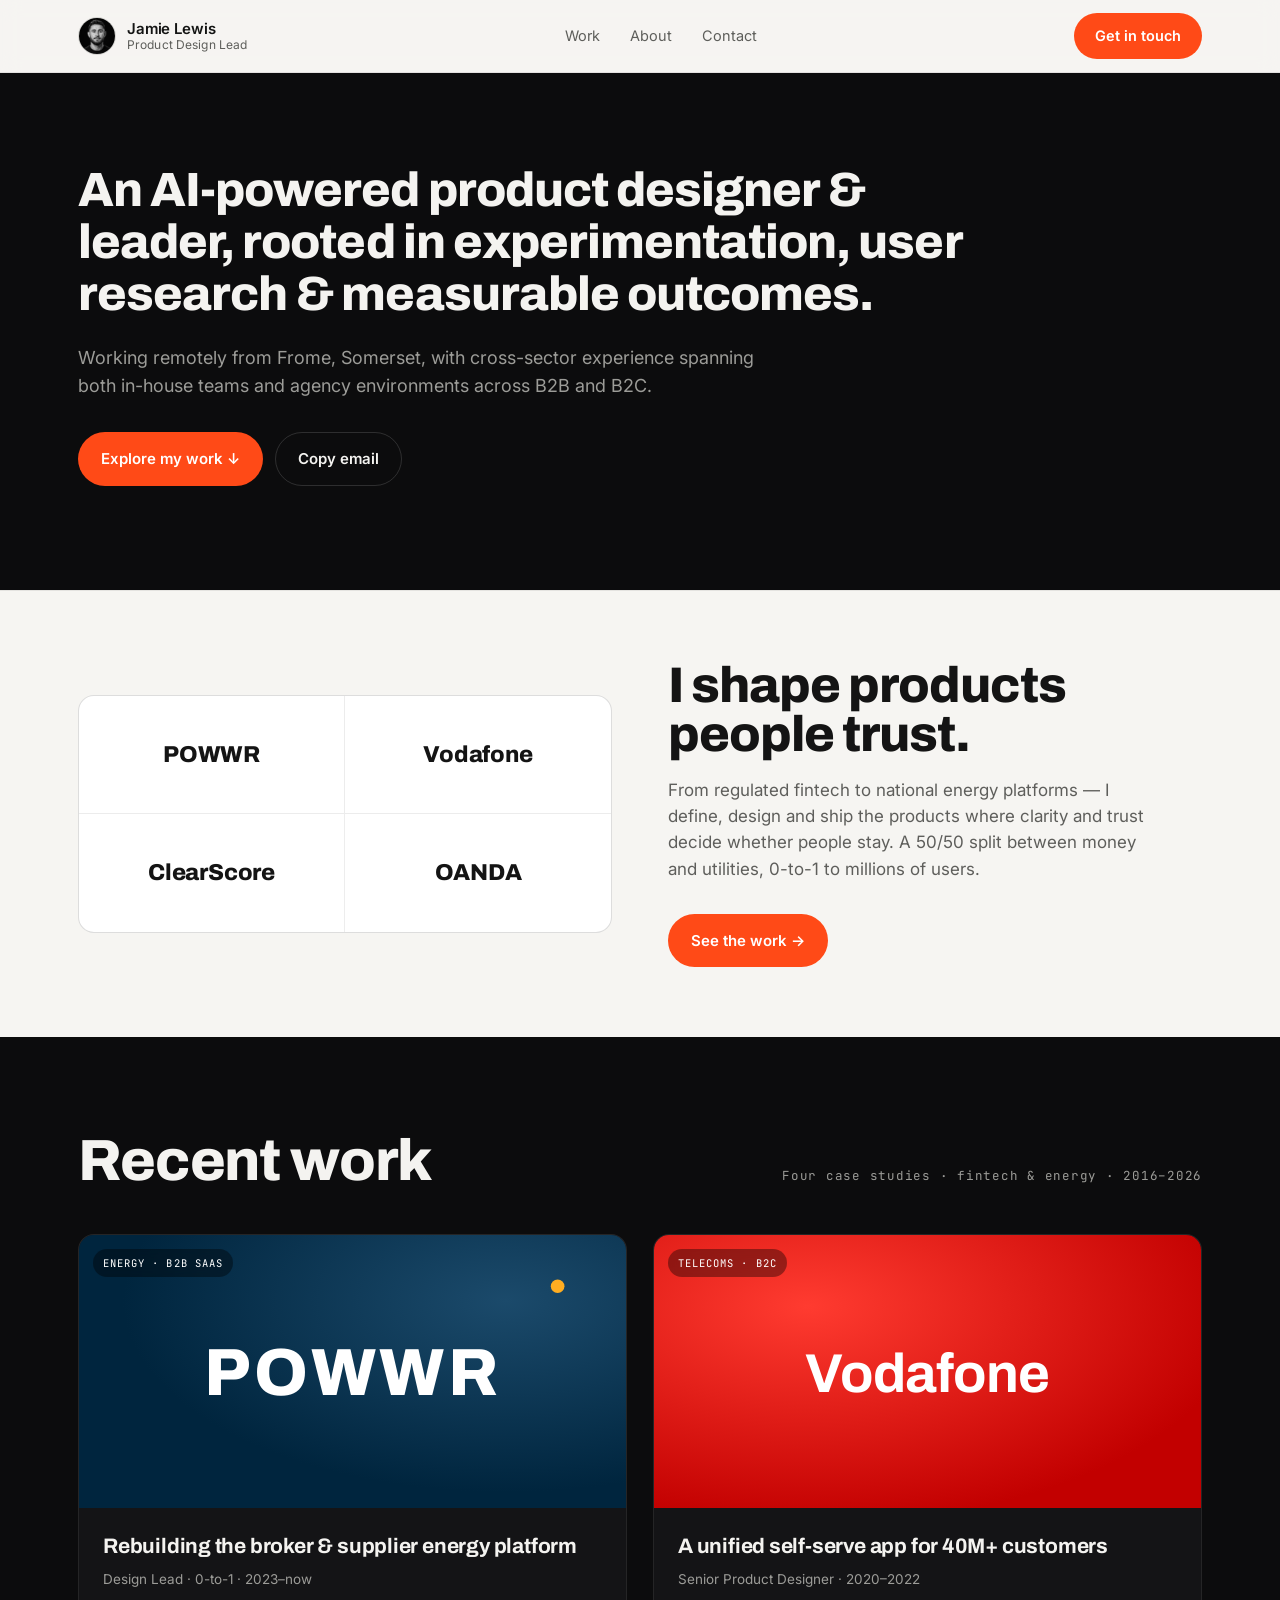
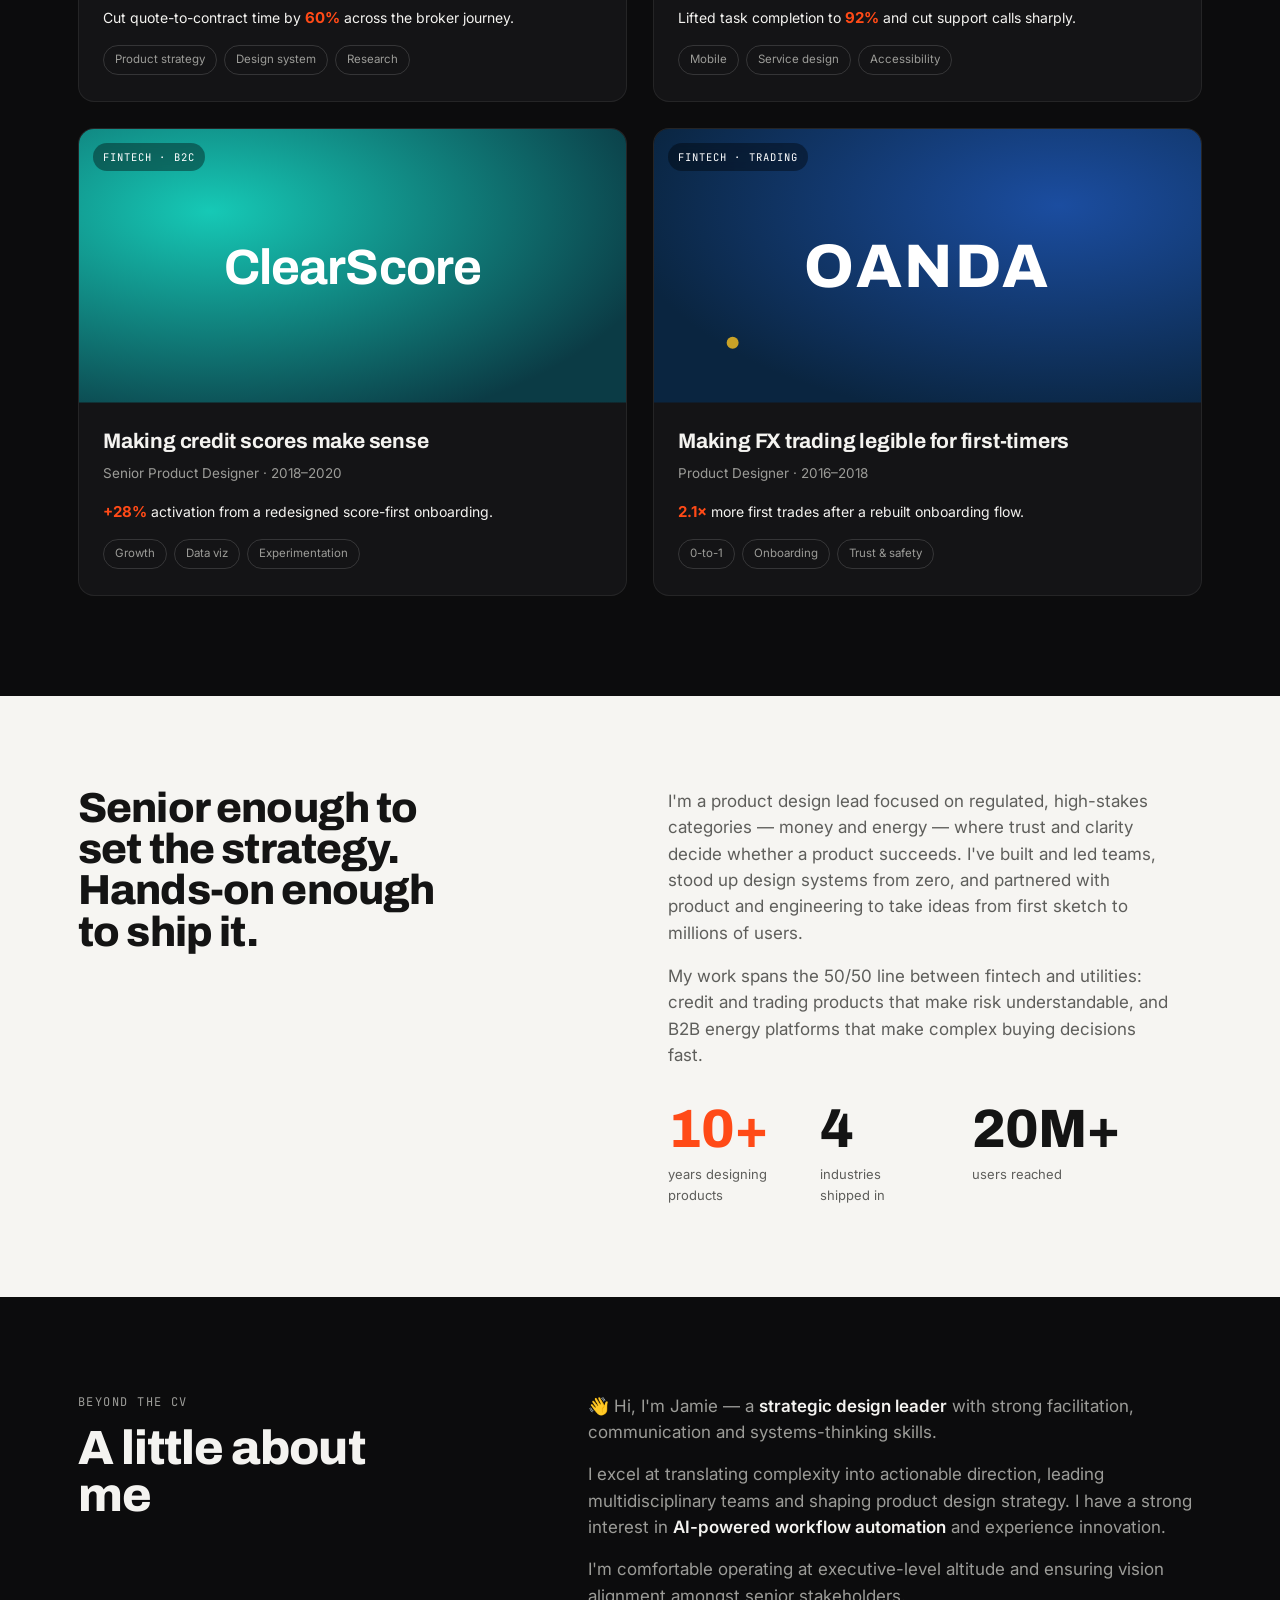
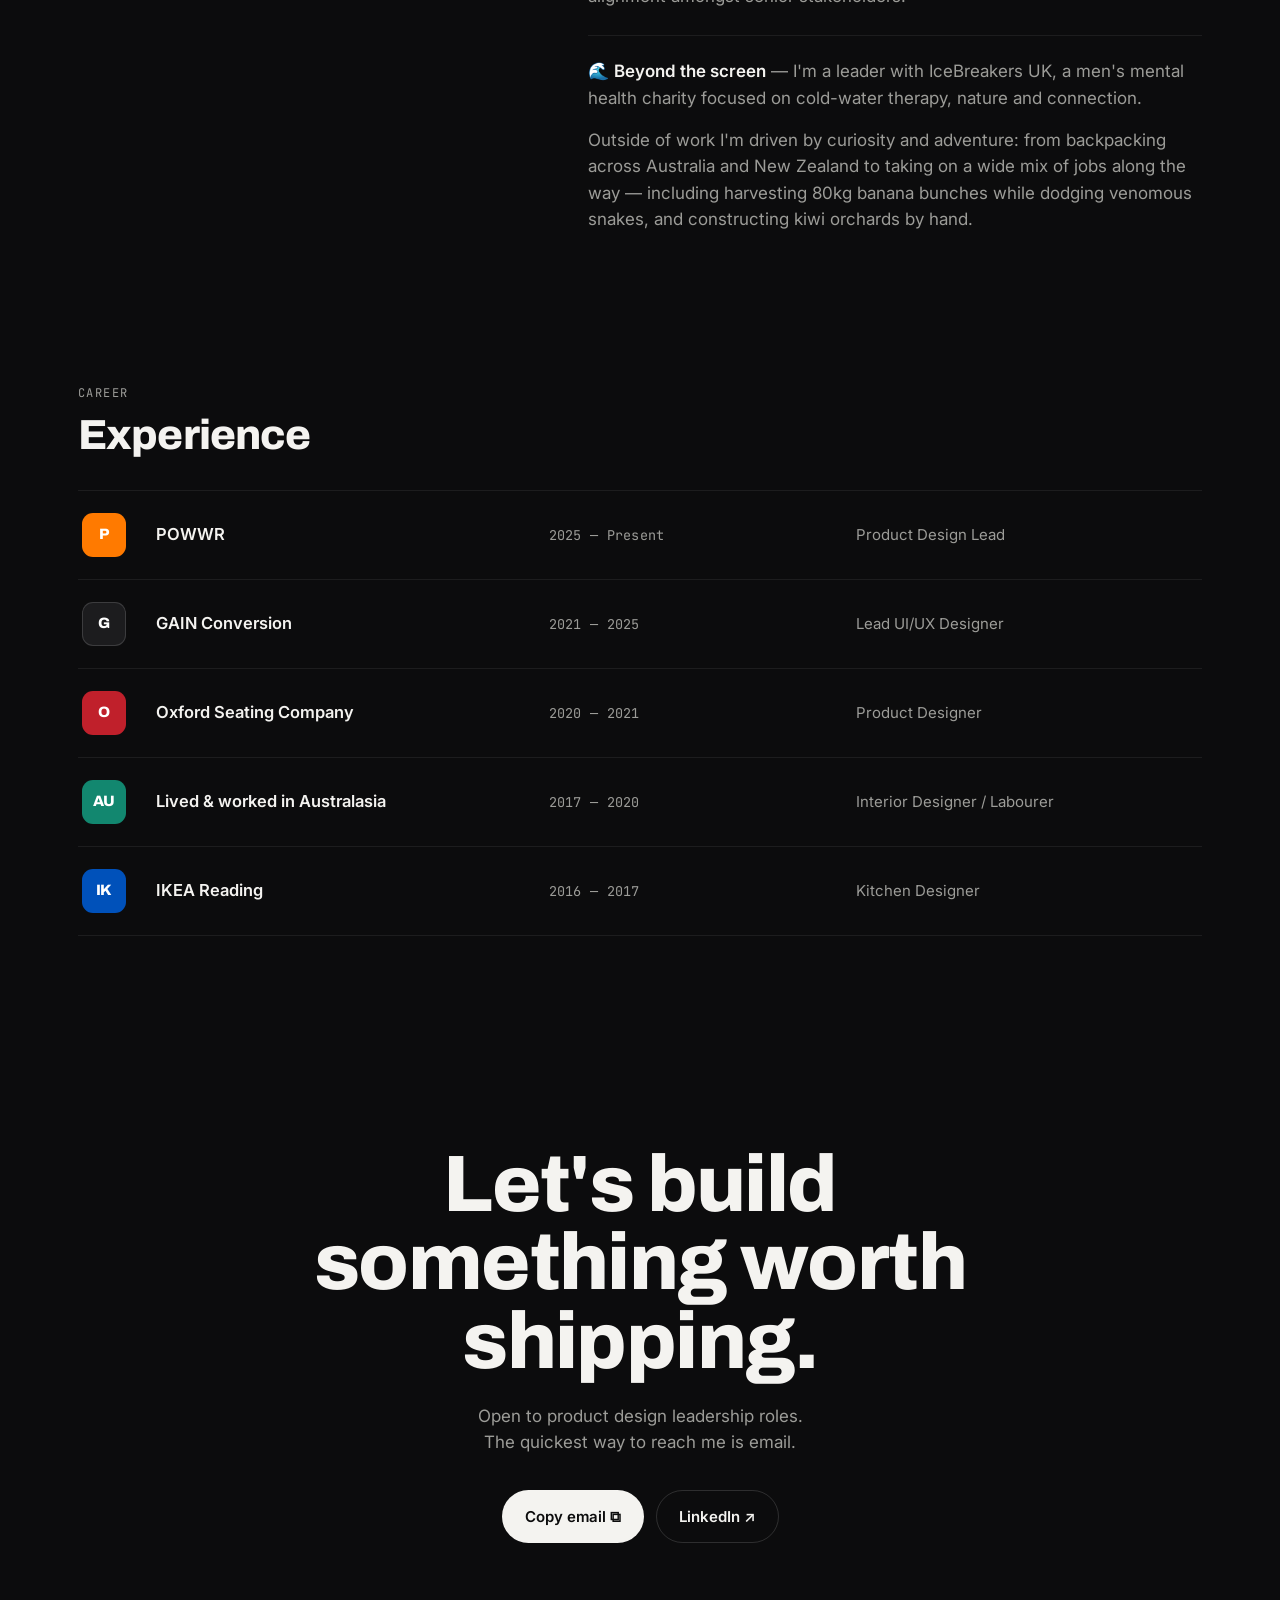
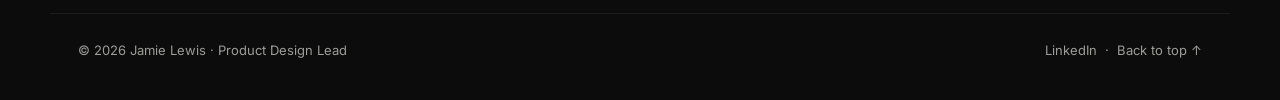
==== index.html @ d51503e1 "Update index.html" ====
<!DOCTYPE html>
<html lang="en">
<head>
<meta charset="UTF-8" />
<meta name="viewport" content="width=device-width, initial-scale=1.0" />
<title>Jamie Lewis — Product Design Lead · Fintech & Energy</title>
<meta name="description" content="Jamie Lewis is a Product Design Lead with 10+ years across fintech and energy. Regulated, high-stakes products, 0-to-1 and 0-to-scale, B2B and B2C. Case studies: POWWR, Vodafone, ClearScore, OANDA." />
<meta name="robots" content="index, follow" />
<link rel="icon" href="favicon.ico" sizes="any" />
<link rel="icon" type="image/png" sizes="32x32" href="favicon-32.png" />
<link rel="apple-touch-icon" href="apple-touch-icon.png" />
<meta property="og:title" content="Jamie Lewis — Product Design Lead" />
<meta property="og:description" content="Product design across fintech & energy. 10+ years, 0-to-1 to scale, B2B and B2C." />
<meta property="og:type" content="website" />
<meta property="og:url" content="https://jamielewis.design" />
<meta property="og:image" content="https://jamielewis.design/jamie.jpg" />
<script type="application/ld+json">
{
  "@context": "https://schema.org",
  "@type": "Person",
  "name": "Jamie Lewis",
  "jobTitle": "Product Design Lead",
  "url": "https://jamielewis.design",
  "image": "https://jamielewis.design/jamie.jpg",
  "email": "mailto:jamie@jamielewis.design",
  "knowsAbout": ["Product Design","Fintech","Energy","Design Systems","0-to-1","B2B","B2C","Design Leadership"],
  "worksFor": { "@type": "Organization", "name": "POWWR" },
  "description": "Product Design Lead with 10+ years across fintech and energy, delivering regulated, high-stakes products from 0-to-1 to scale."
}
</script>
<link rel="preconnect" href="https://fonts.googleapis.com">
<link rel="preconnect" href="https://fonts.gstatic.com" crossorigin>
<link href="https://fonts.googleapis.com/css2?family=Archivo:wght@500;600;700;800;900&family=Inter:wght@400;500;600&family=JetBrains+Mono:wght@500&display=swap" rel="stylesheet">
<style>
  :root{
    --paper:#F6F5F2;
    --paper-2:#EFEEEA;
    --ink:#141414;
    --ink-2:#5E5E5B;
    --hair:rgba(20,20,20,.14);
    --hair-soft:rgba(20,20,20,.08);
    --orange:#FF4A17;
    --orange-ink:#B22E06;
    --night:#0C0C0D;
    --night-2:#141416;
    --snow:#F4F3F0;
    --snow-2:#9C9C98;
    --hair-d:rgba(255,255,255,.14);
    --hair-d-soft:rgba(255,255,255,.07);
    --maxw:1180px;
    --r:16px;
    --ease:cubic-bezier(.22,.61,.36,1);
  }
  *{box-sizing:border-box;}
  html{scroll-behavior:smooth;}
  body{
    margin:0;
    background:var(--paper);
    color:var(--ink);
    font-family:'Inter',system-ui,-apple-system,sans-serif;
    font-size:17px;
    line-height:1.55;
    -webkit-font-smoothing:antialiased;
    text-rendering:optimizeLegibility;
  }
  a{color:inherit;text-decoration:none;}
  img,svg{display:block;max-width:100%;}
  ::selection{background:var(--orange);color:#fff;}
  .wrap{max-width:var(--maxw);margin:0 auto;padding:0 28px;}
  .eyebrow{
    font-family:'JetBrains Mono',monospace;
    font-size:12px;letter-spacing:.14em;text-transform:uppercase;
    color:var(--ink-2);
  }
  .display{
    font-family:'Archivo',sans-serif;
    font-weight:800;
    letter-spacing:-.02em;
    line-height:.98;
    margin:0;
  }
  /* ---------- focus / a11y ---------- */
  a:focus-visible,button:focus-visible{
    outline:2.5px solid var(--orange);
    outline-offset:3px;border-radius:6px;
  }
  .skip{position:absolute;left:-999px;top:0;background:var(--ink);color:#fff;padding:10px 16px;z-index:200;}
  .skip:focus{left:12px;top:12px;}
  /* ---------- nav ---------- */
  .nav{
    position:sticky;top:0;z-index:100;
    background:rgba(246,245,242,.82);
    backdrop-filter:saturate(1.4) blur(10px);
    border-bottom:1px solid var(--hair-soft);
  }
  .nav .row{display:flex;align-items:center;justify-content:space-between;height:72px;}
  .brand{display:flex;align-items:center;gap:11px;}
  .brand .avatar{
    width:38px;height:38px;border-radius:50%;object-fit:cover;
    border:1px solid var(--hair);flex:none;
  }
  .brand-text{display:flex;flex-direction:column;line-height:1.12;}
  .brand-name{font-weight:600;font-size:15px;letter-spacing:-.01em;color:var(--ink);}
  .brand-role{font-weight:400;font-size:12px;color:var(--ink-2);letter-spacing:.01em;}
  .navlinks{display:flex;gap:30px;font-size:14.5px;color:var(--ink-2);}
  .navlinks a:hover{color:var(--ink);}

  /* ---------- buttons: structure only (fill/hover logic lives in one place below) ---------- */
  .btn{
    font-family:'Inter';font-size:14.5px;font-weight:600;
    border:1px solid transparent;cursor:pointer;border-radius:999px;
    padding:11px 20px;
    display:inline-flex;align-items:center;gap:8px;
    position:relative;isolation:isolate;overflow:hidden;
    transition:color .28s var(--ease),border-color .28s var(--ease),transform .18s var(--ease);
  }
  .btn:active{transform:translateY(1px);}
  .btn-orange{background-color:var(--orange);color:#fff;}
  .btn-ghost{background:transparent;color:var(--ink);border-color:var(--hair);}
  .btn-dark{background:var(--ink);color:var(--paper);border-color:transparent;}
  .btn-dark:hover{background:#000;}
  @media(max-width:720px){.navlinks{display:none;}}
  /* ---------- hero (dark) ---------- */
  .hero{background:var(--night);color:var(--snow);padding:92px 0 104px;}
  .hero h1{
    font-size:clamp(31px,4.7vw,48px);line-height:1.08;letter-spacing:-.02em;
    max-width:900px;margin:0;color:var(--snow);
  }
  .hero .lede{
    font-size:clamp(16px,1.5vw,18px);color:var(--snow-2);
    max-width:64ch;margin:24px 0 0;line-height:1.55;
  }
  .hero .lede b{color:var(--snow);font-weight:600;}
  .cta-row{display:flex;gap:12px;margin-top:32px;flex-wrap:wrap;}
  .cta-row .btn{padding:14px 22px;font-size:15px;}
  .hero .btn-ghost{color:var(--snow);border-color:var(--hair-d);}
  @media(max-width:600px){.hero{padding:64px 0 76px;}}
  /* keyword chips */
  .chips{display:flex;flex-wrap:wrap;gap:9px;margin-top:34px;
    border-top:1px solid var(--hair);padding-top:26px;}
  .chip{
    font-size:13px;font-weight:500;color:var(--ink);
    border:1px solid var(--hair);border-radius:999px;padding:7px 14px;
    background:#fff;
  }
  .chip.accent{border-color:var(--orange);color:var(--orange-ink);}
  /* ---------- brand wall (echoes "I transform brands") ---------- */
  .wall{padding:70px 0;border-top:1px solid var(--hair-soft);}
  .wall-grid{display:grid;grid-template-columns:1fr 1fr;gap:56px;align-items:center;}
  .logos{
    display:grid;grid-template-columns:1fr 1fr;
    border:1px solid var(--hair);border-radius:var(--r);overflow:hidden;background:#fff;
  }
  .logo-cell{
    display:flex;align-items:center;justify-content:center;
    padding:34px 20px;border-right:1px solid var(--hair-soft);border-bottom:1px solid var(--hair-soft);
    min-height:118px;
  }
  .logo-cell:nth-child(2n){border-right:none;}
  .logo-cell:nth-last-child(-n+2){border-bottom:none;}
  .logo-cell span{
    font-family:'Archivo';font-weight:800;font-size:23px;letter-spacing:-.01em;color:var(--ink);
  }
  .wall h2{font-size:clamp(30px,4.4vw,50px);max-width:14ch;}
  .wall p{color:var(--ink-2);max-width:44ch;margin-top:18px;font-size:17px;}
  @media(max-width:860px){.wall-grid{grid-template-columns:1fr;gap:34px;}}
  /* ---------- recent work (dark) ---------- */
  .work{background:var(--night);color:var(--snow);padding:96px 0 100px;}
  .work-head{display:flex;justify-content:space-between;align-items:baseline;gap:20px;margin-bottom:44px;flex-wrap:wrap;}
  .work-head h2{font-size:clamp(34px,5vw,58px);color:var(--snow);}
  .work-head .meta{font-family:'JetBrains Mono',monospace;font-size:12.5px;letter-spacing:.06em;color:var(--snow-2);}
  .cards{display:grid;grid-template-columns:1fr 1fr;gap:26px;}
  @media(max-width:760px){.cards{grid-template-columns:1fr;}}
  .card{
    display:block;border-radius:var(--r);overflow:hidden;
    background:var(--night-2);border:1px solid var(--hair-d-soft);
    transition:transform .3s var(--ease),border-color .3s;
  }
  .card:hover{transform:translateY(-5px);border-color:var(--hair-d);}
  .banner{position:relative;aspect-ratio:16/8;overflow:hidden;}
  .banner svg{position:absolute;inset:0;width:100%;height:100%;}
  .banner .tag{
    position:absolute;top:14px;left:14px;z-index:2;
    font-family:'JetBrains Mono',monospace;font-size:10.5px;letter-spacing:.1em;text-transform:uppercase;
    background:rgba(0,0,0,.38);color:#fff;padding:6px 10px;border-radius:999px;
    backdrop-filter:blur(4px);
  }
  .card-body{padding:22px 24px 26px;}
  .card-body h3{font-family:'Archivo';font-weight:700;font-size:21px;margin:0;letter-spacing:-.01em;color:var(--snow);}
  .card-role{font-size:13.5px;color:var(--snow-2);margin-top:6px;}
  .card-impact{
    margin-top:16px;font-size:14px;color:var(--snow);
  }
  .card-impact b{color:var(--orange);font-weight:700;font-size:15px;}
  .card-tags{display:flex;flex-wrap:wrap;gap:7px;margin-top:16px;}
  .card-tags span{font-size:11.5px;color:var(--snow-2);border:1px solid var(--hair-d);border-radius:999px;padding:5px 11px;}
  /* ---------- impact / about (light) ---------- */
  .about{padding:92px 0;}
  .about-grid{display:grid;grid-template-columns:1fr 1fr;gap:56px;}
  .about h2{font-size:clamp(28px,3.8vw,42px);max-width:15ch;}
  .about p{color:var(--ink-2);max-width:46ch;margin-top:0;}
  .about p+p{margin-top:16px;}
  .stats{display:flex;gap:40px;margin-top:34px;flex-wrap:wrap;}
  .stat .n{font-family:'Archivo';font-weight:800;font-size:clamp(38px,5vw,54px);letter-spacing:-.02em;line-height:1;}
  .stat .n.accent{color:var(--orange);}
  .stat .l{font-size:13px;color:var(--ink-2);margin-top:8px;max-width:14ch;}
  @media(max-width:860px){.about-grid{grid-template-columns:1fr;gap:30px;}}
  /* ---------- about me + experience (dark) ---------- */
  .dark{background:var(--night);color:var(--snow);}
  .aboutme{padding:96px 0 76px;}
  .aboutme .inner{display:grid;grid-template-columns:.85fr 1.15fr;gap:56px;align-items:start;}
  .aboutme .lab{font-family:'JetBrains Mono',monospace;font-size:12px;letter-spacing:.12em;text-transform:uppercase;color:var(--snow-2);}
  .aboutme h2{font-size:clamp(30px,4.2vw,48px);color:var(--snow);margin:14px 0 0;max-width:12ch;}
  .aboutme p{color:var(--snow-2);max-width:62ch;margin:0;}
  .aboutme p+p{margin-top:16px;}
  .aboutme p b{color:var(--snow);font-weight:600;}
  .aboutme .beyond{margin-top:26px;padding-top:22px;border-top:1px solid var(--hair-d-soft);}
  @media(max-width:860px){.aboutme .inner{grid-template-columns:1fr;gap:26px;}}
  .exp{padding:64px 0 100px;}
  .exp .lab{font-family:'JetBrains Mono',monospace;font-size:12px;letter-spacing:.12em;text-transform:uppercase;color:var(--snow-2);}
  .exp h2{font-size:clamp(28px,3.6vw,42px);color:var(--snow);margin:12px 0 34px;}
  .exp-list{border-top:1px solid var(--hair-d-soft);}
  .exp-row{display:grid;grid-template-columns:52px 1.3fr 1fr 1.2fr;gap:22px;align-items:center;
    padding:22px 4px;border-bottom:1px solid var(--hair-d-soft);}
  .exp-badge{width:44px;height:44px;border-radius:11px;display:flex;align-items:center;justify-content:center;
    font-family:'Archivo';font-weight:800;font-size:15px;letter-spacing:-.01em;color:#fff;}
  .exp-co{font-weight:600;font-size:16.5px;color:var(--snow);}
  .exp-when{font-family:'JetBrains Mono',monospace;font-size:13.5px;color:var(--snow-2);letter-spacing:.02em;}
  .exp-role{font-size:15px;color:var(--snow-2);}
  @media(max-width:720px){
    .exp-row{grid-template-columns:44px 1fr;grid-auto-rows:auto;row-gap:4px;padding:20px 4px;}
    .exp-badge{grid-row:span 3;}
    .exp-when{order:3;}.exp-role{order:2;}
  }
  /* ---------- cta footer (dark) ---------- */
  .foot{background:var(--night);color:var(--snow);padding:110px 0 40px;text-align:center;}
  .foot h2{font-size:clamp(40px,6.5vw,80px);color:var(--snow);max-width:16ch;margin:0 auto;}
  .foot p{color:var(--snow-2);margin:22px auto 34px;max-width:40ch;font-size:17px;}
  .foot .cta-row{justify-content:center;}
  .foot .btn-ghost{color:var(--snow);border-color:var(--hair-d);}
  .foot .btn-snow{background-color:var(--snow);color:var(--night);}
  .footbar{
    max-width:var(--maxw);margin:70px auto 0;padding:26px 28px 0;
    border-top:1px solid var(--hair-d-soft);
    display:flex;justify-content:space-between;gap:16px;flex-wrap:wrap;
    font-size:13px;color:var(--snow-2);
  }
  .footbar a:hover{color:var(--snow);}
  /* copy-email toast */
  .toast{
    position:fixed;bottom:24px;left:50%;transform:translate(-50%,20px);
    background:var(--ink);color:#fff;padding:12px 20px;border-radius:999px;
    font-size:14px;opacity:0;pointer-events:none;transition:.3s var(--ease);z-index:300;
  }
  .toast.show{opacity:1;transform:translate(-50%,0);}
  /* reveal */
  .reveal{opacity:0;transform:translateY(18px);transition:opacity .7s var(--ease),transform .7s var(--ease);}
  .reveal.in{opacity:1;transform:none;}
  @media(prefers-reduced-motion:reduce){
    *{animation:none!important;transition:none!important;}
    .reveal{opacity:1;transform:none;}
    html{scroll-behavior:auto;}
  }

  /* ============================================================
     BUTTON HOVER BEHAVIOUR — single source of truth
     Primary: pseudo-element wipes left→right, black fill, orange
     text/border on hover. Fill is clipped by overflow:hidden on
     .btn and stacked with z-index:-1 inside .btn's own isolated
     stacking context, so there's no stray fill visible at rest
     and no lag between the hover state and the visual state.
     Secondary: no fill at all — just a white stroke on hover.
     ============================================================ */
  .btn-orange::before,
  .foot .btn-snow::before{
    content:"";
    position:absolute;
    inset:0;
    z-index:-1;
    background:#000;
    transform:scaleX(0);
    transform-origin:left;
    transition:transform .4s var(--ease);
  }
  .btn-orange:hover,
  .btn-orange:focus-visible{
    color:var(--orange);
    border-color:var(--orange);
  }
  .btn-orange:hover::before,
  .btn-orange:focus-visible::before{
    transform:scaleX(1);
  }
  .foot .btn-snow:hover,
  .foot .btn-snow:focus-visible{
    color:var(--orange);
    border-color:var(--orange);
  }
  .foot .btn-snow:hover::before,
  .foot .btn-snow:focus-visible::before{
    transform:scaleX(1);
  }

  .btn-ghost:hover,.btn-ghost:focus-visible,
  .hero .btn-ghost:hover,.hero .btn-ghost:focus-visible,
  .foot .btn-ghost:hover,.foot .btn-ghost:focus-visible{
    border-color:#fff;
  }

  @media(prefers-reduced-motion:reduce){
    .btn-orange::before,.foot .btn-snow::before{transition:none;}
  }
</style>
</head>
<body id="top">
<a href="#work" class="skip">Skip to work</a>
<!-- ============ NAV ============ -->
<header class="nav">
  <div class="wrap row">
    <a href="/" class="brand" aria-label="Jamie Lewis — Product Design Lead">
      <img class="avatar" src="jamie.jpg" alt="Jamie Lewis" width="38" height="38" />
      <span class="brand-text">
        <span class="brand-name">Jamie Lewis</span>
        <span class="brand-role">Product Design Lead</span>
      </span>
    </a>
    <nav class="navlinks">
      <a href="#work">Work</a>
      <a href="#about">About</a>
      <a href="#contact">Contact</a>
    </nav>
    <a href="#contact" class="btn btn-orange">Get in touch</a>
  </div>
</header>
<main>
<!-- ============ HERO (dark) ============ -->
<section class="hero">
  <div class="wrap">
    <h1 class="display">An AI-powered product designer &amp; leader, rooted in experimentation, user research &amp; measurable outcomes.</h1>
    <p class="lede">Working remotely from Frome, Somerset, with cross-sector experience spanning both in-house teams and agency environments across B2B and B2C.</p>
    <div class="cta-row">
      <a href="#work" class="btn btn-orange">Explore my work ↓</a>
      <button class="btn btn-ghost" data-copy="Post.jwl@gmail.com">Copy email</button>
    </div>
  </div>
</section>
<!-- ============ BRAND WALL ("I transform brands" analog) ============ -->
<section class="wall reveal">
  <div class="wrap wall-grid">
    <div class="logos">
      <div class="logo-cell"><span>POWWR</span></div>
      <div class="logo-cell"><span>Vodafone</span></div>
      <div class="logo-cell"><span>ClearScore</span></div>
      <div class="logo-cell"><span>OANDA</span></div>
    </div>
    <div>
      <h2 class="display">I shape products people trust.</h2>
      <p>From regulated fintech to national energy platforms — I define, design and ship the products where clarity and trust decide whether people stay. A 50/50 split between money and utilities, 0-to-1 to millions of users.</p>
      <div class="cta-row"><a href="#work" class="btn btn-orange">See the work →</a></div>
    </div>
  </div>
</section>
<!-- ============ RECENT WORK (dark) ============ -->
<section class="work" id="work">
  <div class="wrap">
    <div class="work-head reveal">
      <h2 class="display">Recent work</h2>
      <span class="meta">Four case studies · fintech &amp; energy · 2016–2026</span>
    </div>
    <div class="cards">
      <!-- POWWR -->
      <a class="card reveal" href="powwr.html">
        <div class="banner">
          <span class="tag">Energy · B2B SaaS</span>
          <svg viewBox="0 0 640 320" preserveAspectRatio="xMidYMid slice" xmlns="http://www.w3.org/2000/svg">
            <defs><radialGradient id="p1" cx="78%" cy="24%" r="70%">
              <stop offset="0" stop-color="#1b4a6b"/><stop offset="100%" stop-color="#00253E"/>
            </radialGradient></defs>
            <rect width="640" height="320" fill="url(#p1)"/>
            <circle cx="560" cy="60" r="8" fill="#FFAD21"/>
            <text x="50%" y="52%" text-anchor="middle" dominant-baseline="middle"
              font-family="Archivo,sans-serif" font-weight="800" font-size="78"
              letter-spacing="4" fill="#ffffff">POWWR</text>
          </svg>
        </div>
        <div class="card-body">
          <h3>Rebuilding the broker &amp; supplier energy platform</h3>
          <p class="card-role">Design Lead · 0-to-1 · 2023–now</p>
          <p class="card-impact">Cut quote-to-contract time by <b>60%</b> across the broker journey.</p>
          <div class="card-tags"><span>Product strategy</span><span>Design system</span><span>Research</span></div>
        </div>
      </a>
      <!-- Vodafone -->
      <a class="card reveal" href="vodafone.html">
        <div class="banner">
          <span class="tag">Telecoms · B2C</span>
          <svg viewBox="0 0 640 320" preserveAspectRatio="xMidYMid slice" xmlns="http://www.w3.org/2000/svg">
            <defs><radialGradient id="v1" cx="28%" cy="26%" r="80%">
              <stop offset="0" stop-color="#ff3b30"/><stop offset="100%" stop-color="#C20000"/>
            </radialGradient></defs>
            <rect width="640" height="320" fill="url(#v1)"/>
            <text x="50%" y="52%" text-anchor="middle" dominant-baseline="middle"
              font-family="Archivo,sans-serif" font-weight="700" font-size="64"
              letter-spacing="-1" fill="#ffffff">Vodafone</text>
          </svg>
        </div>
        <div class="card-body">
          <h3>A unified self-serve app for 40M+ customers</h3>
          <p class="card-role">Senior Product Designer · 2020–2022</p>
          <p class="card-impact">Lifted task completion to <b>92%</b> and cut support calls sharply.</p>
          <div class="card-tags"><span>Mobile</span><span>Service design</span><span>Accessibility</span></div>
        </div>
      </a>
      <!-- ClearScore -->
      <a class="card reveal" href="clearscore.html">
        <div class="banner">
          <span class="tag">Fintech · B2C</span>
          <svg viewBox="0 0 640 320" preserveAspectRatio="xMidYMid slice" xmlns="http://www.w3.org/2000/svg">
            <defs><radialGradient id="c1" cx="24%" cy="30%" r="85%">
              <stop offset="0" stop-color="#16C9B6"/><stop offset="100%" stop-color="#0B3B45"/>
            </radialGradient></defs>
            <rect width="640" height="320" fill="url(#c1)"/>
            <text x="50%" y="52%" text-anchor="middle" dominant-baseline="middle"
              font-family="Archivo,sans-serif" font-weight="700" font-size="58"
              letter-spacing="-1" fill="#ffffff">ClearScore</text>
          </svg>
        </div>
        <div class="card-body">
          <h3>Making credit scores make sense</h3>
          <p class="card-role">Senior Product Designer · 2018–2020</p>
          <p class="card-impact"><b>+28%</b> activation from a redesigned score-first onboarding.</p>
          <div class="card-tags"><span>Growth</span><span>Data viz</span><span>Experimentation</span></div>
        </div>
      </a>
      <!-- OANDA -->
      <a class="card reveal" href="oanda.html">
        <div class="banner">
          <span class="tag">Fintech · Trading</span>
          <svg viewBox="0 0 640 320" preserveAspectRatio="xMidYMid slice" xmlns="http://www.w3.org/2000/svg">
            <defs><radialGradient id="o1" cx="74%" cy="28%" r="80%">
              <stop offset="0" stop-color="#1B4DA0"/><stop offset="100%" stop-color="#0A2540"/>
            </radialGradient></defs>
            <rect width="640" height="320" fill="url(#o1)"/>
            <circle cx="92" cy="250" r="7" fill="#C9A227"/>
            <text x="50%" y="52%" text-anchor="middle" dominant-baseline="middle"
              font-family="Archivo,sans-serif" font-weight="800" font-size="72"
              letter-spacing="3" fill="#ffffff">OANDA</text>
          </svg>
        </div>
        <div class="card-body">
          <h3>Making FX trading legible for first-timers</h3>
          <p class="card-role">Product Designer · 2016–2018</p>
          <p class="card-impact"><b>2.1×</b> more first trades after a rebuilt onboarding flow.</p>
          <div class="card-tags"><span>0-to-1</span><span>Onboarding</span><span>Trust &amp; safety</span></div>
        </div>
      </a>
    </div>
  </div>
</section>
<!-- ============ ABOUT / IMPACT (light) ============ -->
<section class="about" id="about">
  <div class="wrap about-grid reveal">
    <h2 class="display">Senior enough to set the strategy. Hands-on enough to ship it.</h2>
    <div>
      <p>I'm a product design lead focused on regulated, high-stakes categories — money and energy — where trust and clarity decide whether a product succeeds. I've built and led teams, stood up design systems from zero, and partnered with product and engineering to take ideas from first sketch to millions of users.</p>
      <p>My work spans the 50/50 line between fintech and utilities: credit and trading products that make risk understandable, and B2B energy platforms that make complex buying decisions fast.</p>
      <div class="stats">
        <div class="stat"><div class="n accent">10+</div><div class="l">years designing products</div></div>
        <div class="stat"><div class="n">4</div><div class="l">industries shipped in</div></div>
        <div class="stat"><div class="n">20M+</div><div class="l">users reached</div></div>
      </div>
    </div>
  </div>
</section>
<!-- ============ A LITTLE ABOUT ME (dark) ============ -->
<section class="dark aboutme reveal">
  <div class="wrap inner">
    <div>
      <p class="lab">Beyond the CV</p>
      <h2 class="display">A little about me</h2>
    </div>
    <div>
      <p>👋 Hi, I'm Jamie — a <b>strategic design leader</b> with strong facilitation, communication and systems-thinking skills.</p>
      <p>I excel at translating complexity into actionable direction, leading multidisciplinary teams and shaping product design strategy. I have a strong interest in <b>AI-powered workflow automation</b> and experience innovation.</p>
      <p>I'm comfortable operating at executive-level altitude and ensuring vision alignment amongst senior stakeholders.</p>
      <div class="beyond">
        <p>🌊 <b>Beyond the screen</b> — I'm a leader with IceBreakers UK, a men's mental health charity focused on cold-water therapy, nature and connection.</p>
        <p>Outside of work I'm driven by curiosity and adventure: from backpacking across Australia and New Zealand to taking on a wide mix of jobs along the way — including harvesting 80kg banana bunches while dodging venomous snakes, and constructing kiwi orchards by hand.</p>
      </div>
    </div>
  </div>
</section>
<!-- ============ EXPERIENCE (dark) ============ -->
<section class="dark exp reveal">
  <div class="wrap">
    <p class="lab">Career</p>
    <h2 class="display">Experience</h2>
    <div class="exp-list">
      <div class="exp-row">
        <div class="exp-badge" style="background:#FF7A00;">P</div>
        <div class="exp-co">POWWR</div>
        <div class="exp-when">2025 — Present</div>
        <div class="exp-role">Product Design Lead</div>
      </div>
      <div class="exp-row">
        <div class="exp-badge" style="background:#1C1C1E;border:1px solid var(--hair-d);">G</div>
        <div class="exp-co">GAIN Conversion</div>
        <div class="exp-when">2021 — 2025</div>
        <div class="exp-role">Lead UI/UX Designer</div>
      </div>
      <div class="exp-row">
        <div class="exp-badge" style="background:#C0202B;">O</div>
        <div class="exp-co">Oxford Seating Company</div>
        <div class="exp-when">2020 — 2021</div>
        <div class="exp-role">Product Designer</div>
      </div>
      <div class="exp-row">
        <div class="exp-badge" style="background:#12876F;">AU</div>
        <div class="exp-co">Lived &amp; worked in Australasia</div>
        <div class="exp-when">2017 — 2020</div>
        <div class="exp-role">Interior Designer / Labourer</div>
      </div>
      <div class="exp-row">
        <div class="exp-badge" style="background:#0051BA;">IK</div>
        <div class="exp-co">IKEA Reading</div>
        <div class="exp-when">2016 — 2017</div>
        <div class="exp-role">Kitchen Designer</div>
      </div>
    </div>
  </div>
</section>
<!-- ============ CTA FOOTER (dark) ============ -->
<section class="foot" id="contact">
  <div class="wrap">
    <h2 class="display">Let's build something worth shipping.</h2>
    <p>Open to product design leadership roles.<br>The quickest way to reach me is email.</p>
    <div class="cta-row">
      <button class="btn btn-snow" data-copy="Post.jwl@gmail.com">Copy email ⧉</button>
      <a href="https://www.linkedin.com/in/uxjay/" class="btn btn-ghost" target="_blank" rel="noopener">LinkedIn ↗</a>
    </div>
  </div>
  <div class="footbar">
    <span>© 2026 Jamie Lewis · Product Design Lead</span>
    <span><a href="https://www.linkedin.com/in/uxjay/" target="_blank" rel="noopener">LinkedIn</a> &nbsp;·&nbsp; <a href="#top">Back to top ↑</a></span>
  </div>
</section>
</main>
<div class="toast" id="toast">Email copied</div>
<script>
  const toast=document.getElementById('toast');
  document.querySelectorAll('[data-copy]').forEach(btn=>{
    btn.addEventListener('click',async()=>{
      const val=btn.getAttribute('data-copy');
      try{await navigator.clipboard.writeText(val);}
      catch(e){const t=document.createElement('textarea');t.value=val;document.body.appendChild(t);t.select();document.execCommand('copy');t.remove();}
      toast.textContent=val+' copied';
      toast.classList.add('show');
      setTimeout(()=>toast.classList.remove('show'),1800);
    });
  });
  const io=new IntersectionObserver((es)=>{
    es.forEach(e=>{if(e.isIntersecting){e.target.classList.add('in');io.unobserve(e.target);}});
  },{threshold:.12});
  document.querySelectorAll('.reveal').forEach(el=>io.observe(el));
</script>
</body>
</html>
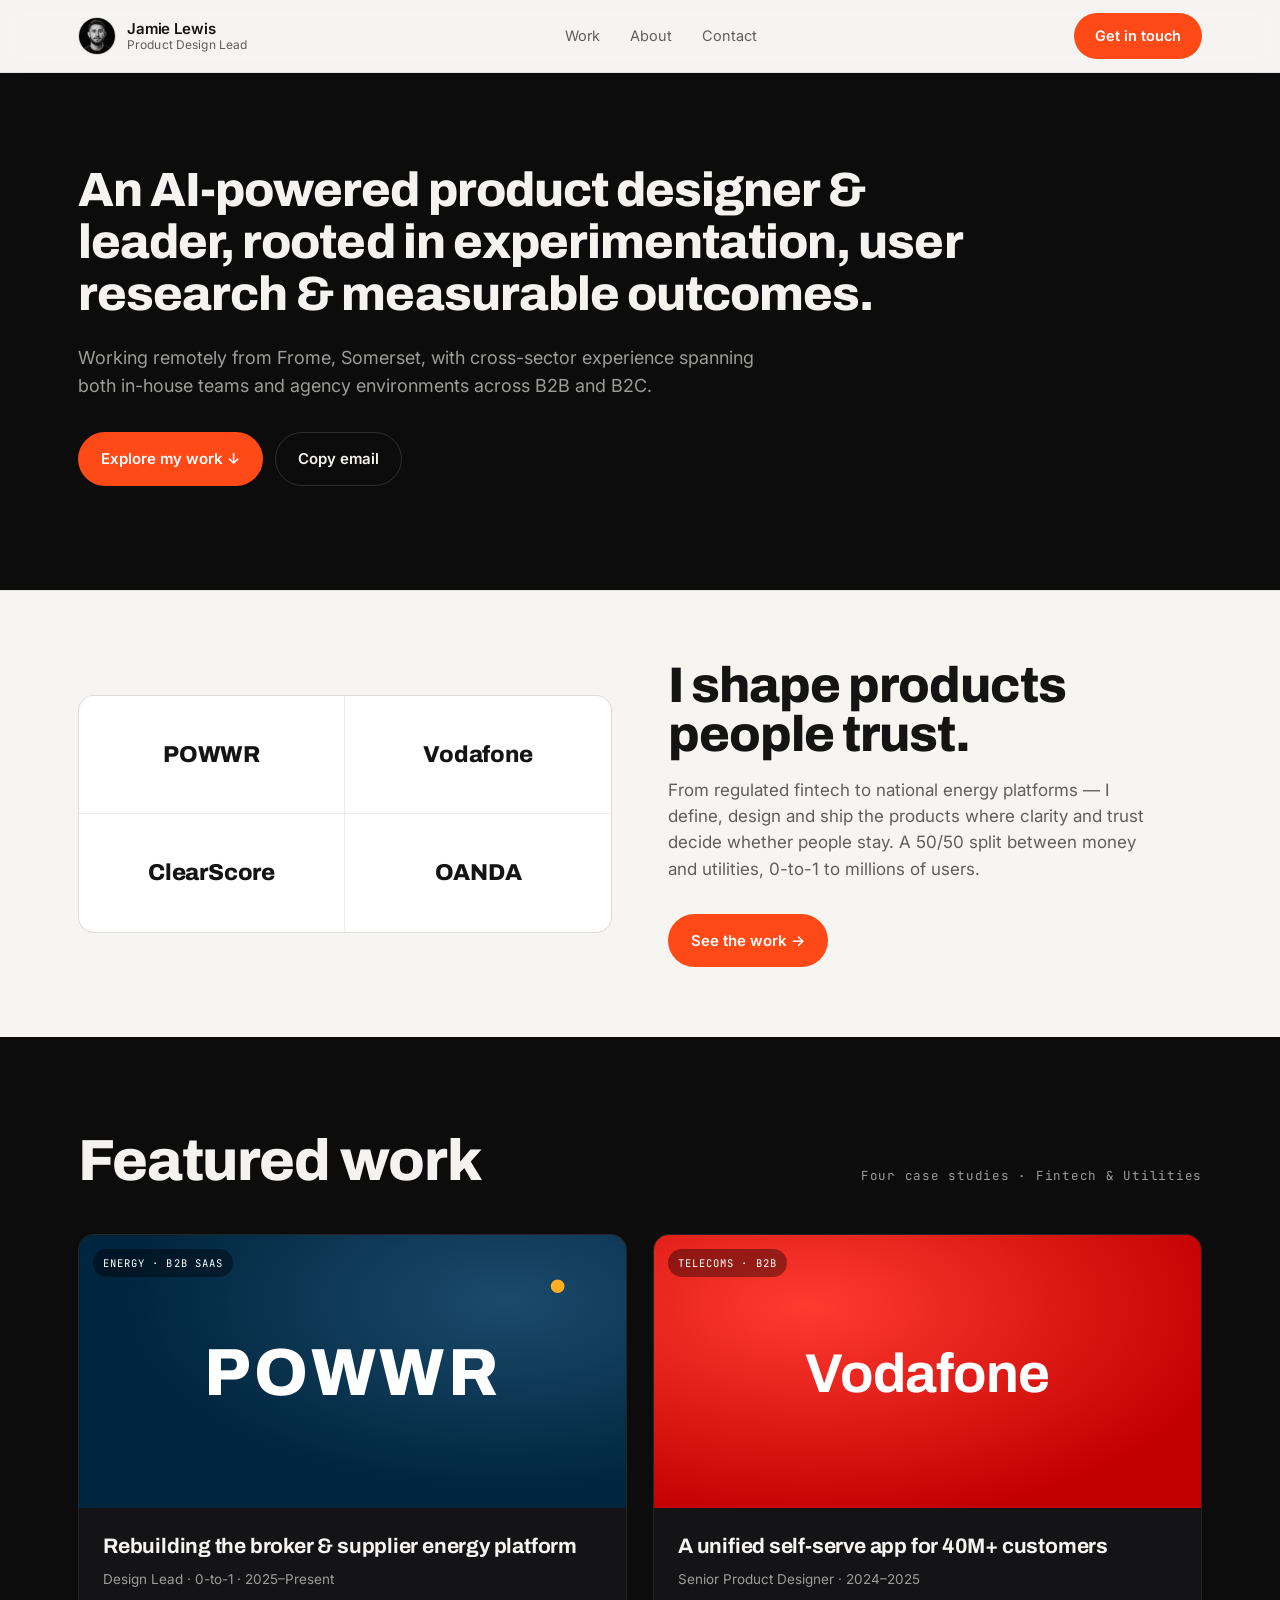
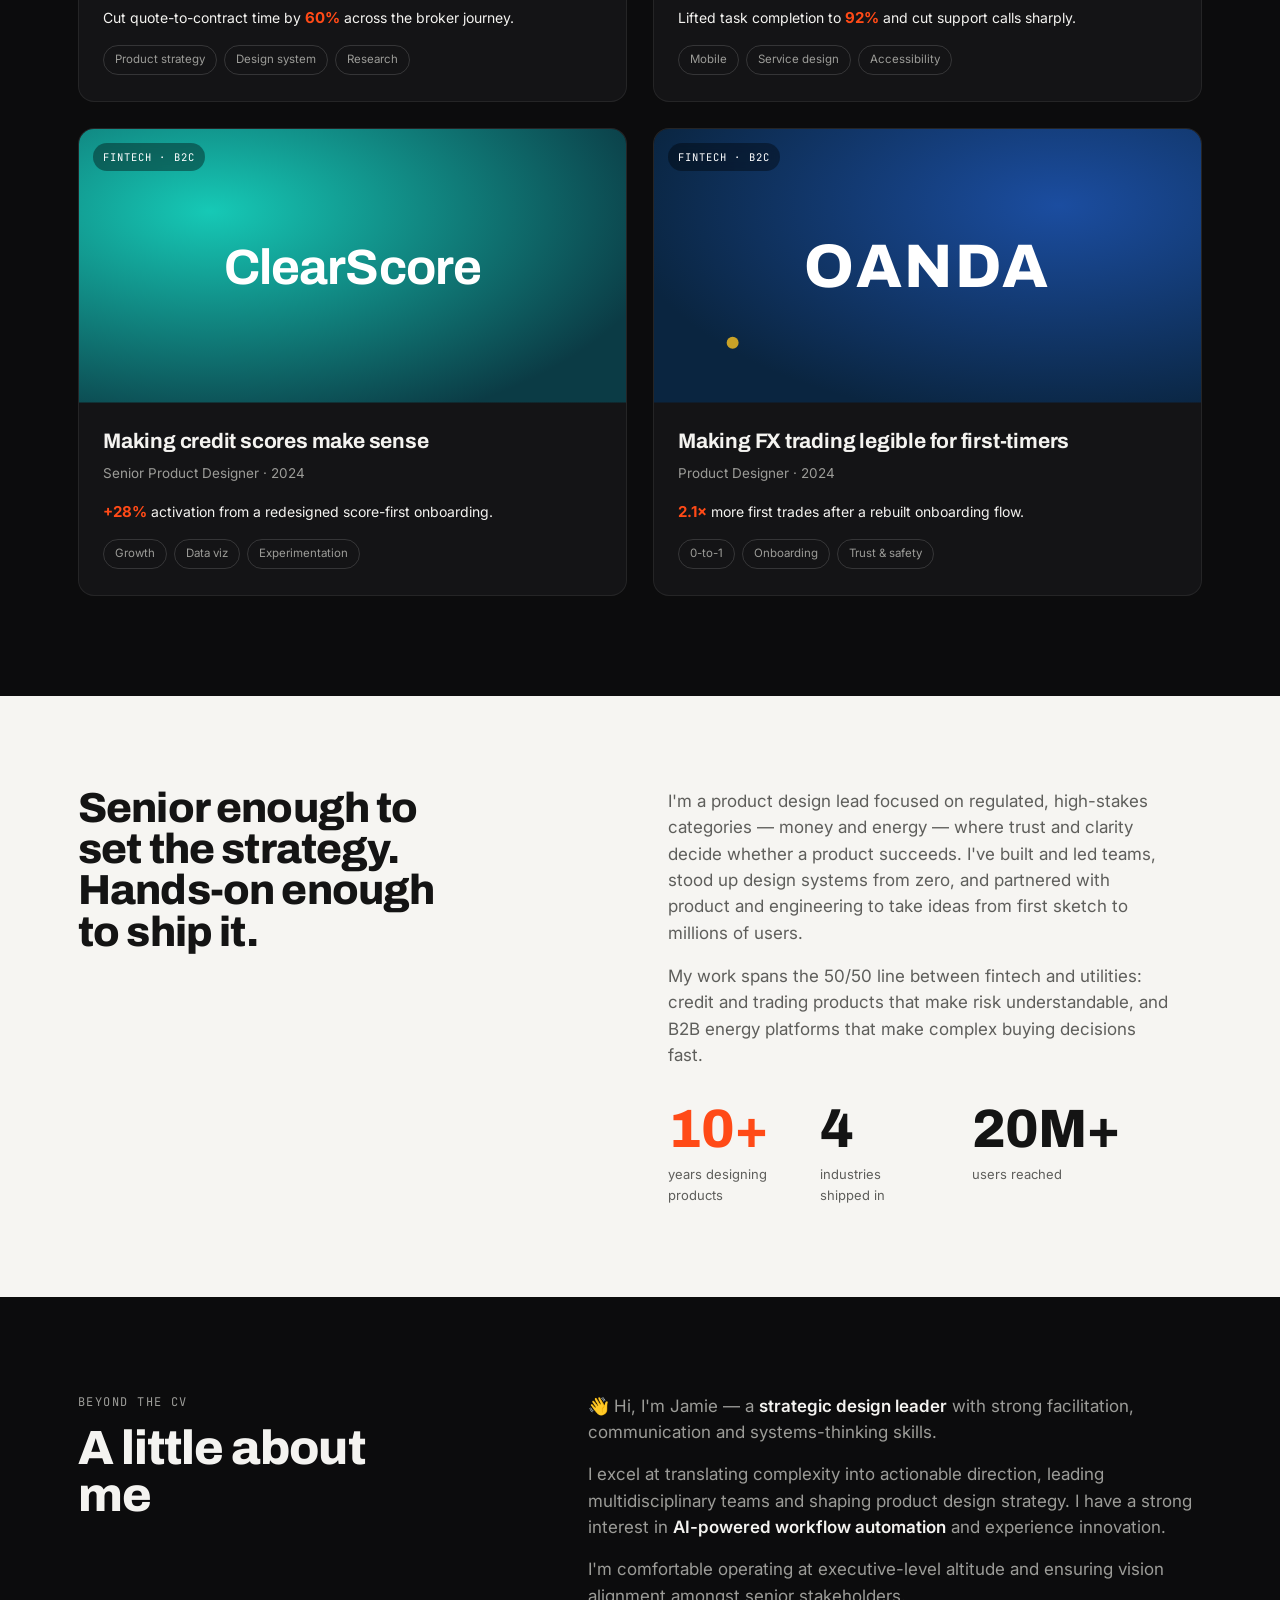
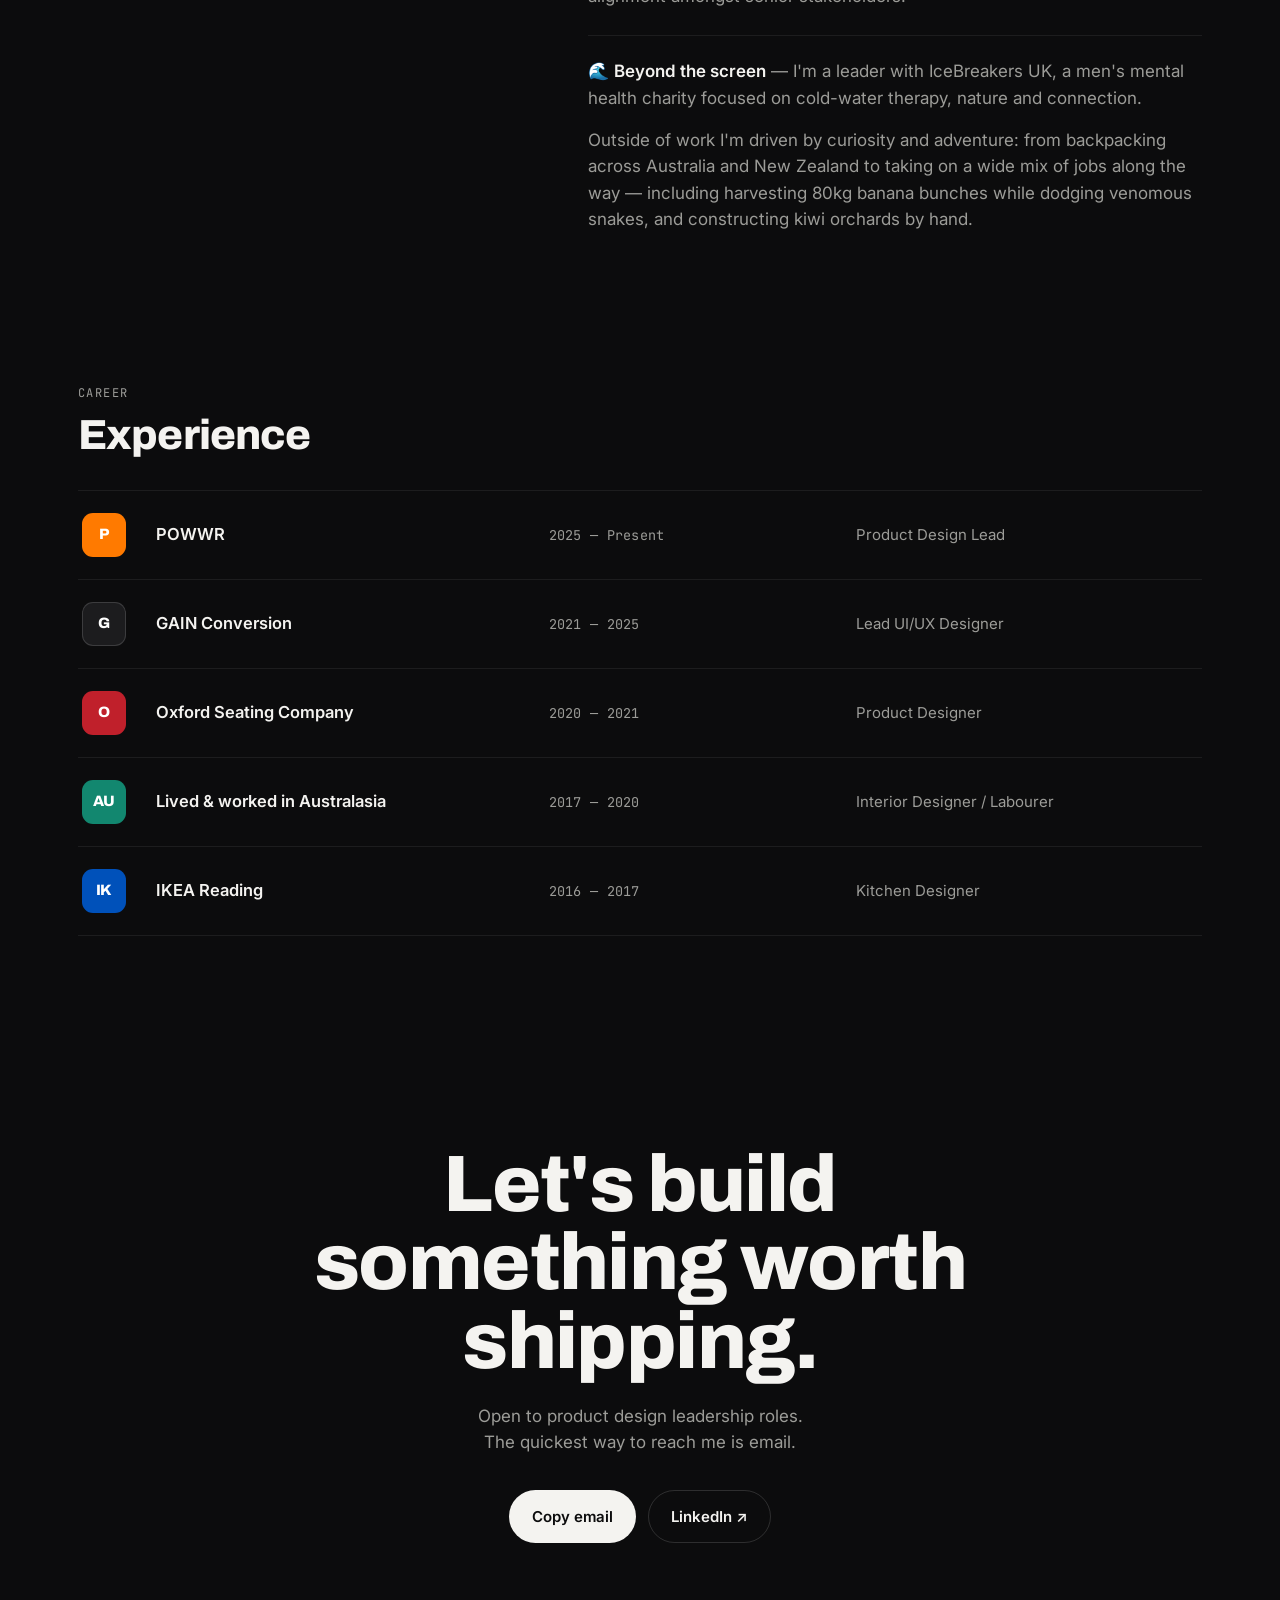
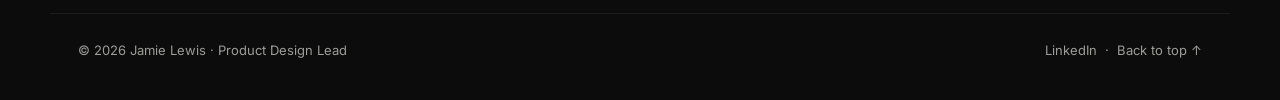
==== commit 678ef728: "Update index.html" ====
--- a/index.html
+++ b/index.html
@@ -3,14 +3,14 @@
 <head>
 <meta charset="UTF-8" />
 <meta name="viewport" content="width=device-width, initial-scale=1.0" />
-<title>Jamie Lewis — Product Design Lead · Fintech & Energy</title>
-<meta name="description" content="Jamie Lewis is a Product Design Lead with 10+ years across fintech and energy. Regulated, high-stakes products, 0-to-1 and 0-to-scale, B2B and B2C. Case studies: POWWR, Vodafone, ClearScore, OANDA." />
+<title>Jamie Lewis — Product Design Lead · Fintech & Utilities</title>
+<meta name="description" content="Jamie Lewis is a Product Design Lead with 10+ years across fintech and utilities. Regulated, high-stakes products, 0-to-1 and 0-to-scale, B2B and B2C. Case studies: POWWR, Vodafone, ClearScore, OANDA." />
 <meta name="robots" content="index, follow" />
 <link rel="icon" href="favicon.ico" sizes="any" />
 <link rel="icon" type="image/png" sizes="32x32" href="favicon-32.png" />
 <link rel="apple-touch-icon" href="apple-touch-icon.png" />
 <meta property="og:title" content="Jamie Lewis — Product Design Lead" />
-<meta property="og:description" content="Product design across fintech & energy. 10+ years, 0-to-1 to scale, B2B and B2C." />
+<meta property="og:description" content="Product design across fintech & utilities. 10+ years, 0-to-1 to scale, B2B and B2C." />
 <meta property="og:type" content="website" />
 <meta property="og:url" content="https://jamielewis.design" />
 <meta property="og:image" content="https://jamielewis.design/jamie.jpg" />
@@ -364,8 +364,8 @@
 <section class="work" id="work">
   <div class="wrap">
     <div class="work-head reveal">
-      <h2 class="display">Recent work</h2>
-      <span class="meta">Four case studies · fintech &amp; energy · 2016–2026</span>
+      <h2 class="display">Featured work</h2>
+      <span class="meta">Four case studies · Fintech &amp; Utilities</span>
     </div>
     <div class="cards">
       <!-- POWWR -->
@@ -385,7 +385,7 @@
         </div>
         <div class="card-body">
           <h3>Rebuilding the broker &amp; supplier energy platform</h3>
-          <p class="card-role">Design Lead · 0-to-1 · 2023–now</p>
+          <p class="card-role">Design Lead · 0-to-1 · 2025–Present</p>
           <p class="card-impact">Cut quote-to-contract time by <b>60%</b> across the broker journey.</p>
           <div class="card-tags"><span>Product strategy</span><span>Design system</span><span>Research</span></div>
         </div>
@@ -393,7 +393,7 @@
       <!-- Vodafone -->
       <a class="card reveal" href="vodafone.html">
         <div class="banner">
-          <span class="tag">Telecoms · B2C</span>
+          <span class="tag">Telecoms · B2B</span>
           <svg viewBox="0 0 640 320" preserveAspectRatio="xMidYMid slice" xmlns="http://www.w3.org/2000/svg">
             <defs><radialGradient id="v1" cx="28%" cy="26%" r="80%">
               <stop offset="0" stop-color="#ff3b30"/><stop offset="100%" stop-color="#C20000"/>
@@ -406,7 +406,7 @@
         </div>
         <div class="card-body">
           <h3>A unified self-serve app for 40M+ customers</h3>
-          <p class="card-role">Senior Product Designer · 2020–2022</p>
+          <p class="card-role">Senior Product Designer · 2024–2025</p>
           <p class="card-impact">Lifted task completion to <b>92%</b> and cut support calls sharply.</p>
           <div class="card-tags"><span>Mobile</span><span>Service design</span><span>Accessibility</span></div>
         </div>
@@ -427,7 +427,7 @@
         </div>
         <div class="card-body">
           <h3>Making credit scores make sense</h3>
-          <p class="card-role">Senior Product Designer · 2018–2020</p>
+          <p class="card-role">Senior Product Designer · 2024</p>
           <p class="card-impact"><b>+28%</b> activation from a redesigned score-first onboarding.</p>
           <div class="card-tags"><span>Growth</span><span>Data viz</span><span>Experimentation</span></div>
         </div>
@@ -435,7 +435,7 @@
       <!-- OANDA -->
       <a class="card reveal" href="oanda.html">
         <div class="banner">
-          <span class="tag">Fintech · Trading</span>
+          <span class="tag">Fintech · B2C</span>
           <svg viewBox="0 0 640 320" preserveAspectRatio="xMidYMid slice" xmlns="http://www.w3.org/2000/svg">
             <defs><radialGradient id="o1" cx="74%" cy="28%" r="80%">
               <stop offset="0" stop-color="#1B4DA0"/><stop offset="100%" stop-color="#0A2540"/>
@@ -449,7 +449,7 @@
         </div>
         <div class="card-body">
           <h3>Making FX trading legible for first-timers</h3>
-          <p class="card-role">Product Designer · 2016–2018</p>
+          <p class="card-role">Product Designer · 2024</p>
           <p class="card-impact"><b>2.1×</b> more first trades after a rebuilt onboarding flow.</p>
           <div class="card-tags"><span>0-to-1</span><span>Onboarding</span><span>Trust &amp; safety</span></div>
         </div>
@@ -535,7 +535,7 @@
     <h2 class="display">Let's build something worth shipping.</h2>
     <p>Open to product design leadership roles.<br>The quickest way to reach me is email.</p>
     <div class="cta-row">
-      <button class="btn btn-snow" data-copy="Post.jwl@gmail.com">Copy email ⧉</button>
+      <button class="btn btn-snow" data-copy="Post.jwl@gmail.com">Copy email</button>
       <a href="https://www.linkedin.com/in/uxjay/" class="btn btn-ghost" target="_blank" rel="noopener">LinkedIn ↗</a>
     </div>
   </div>
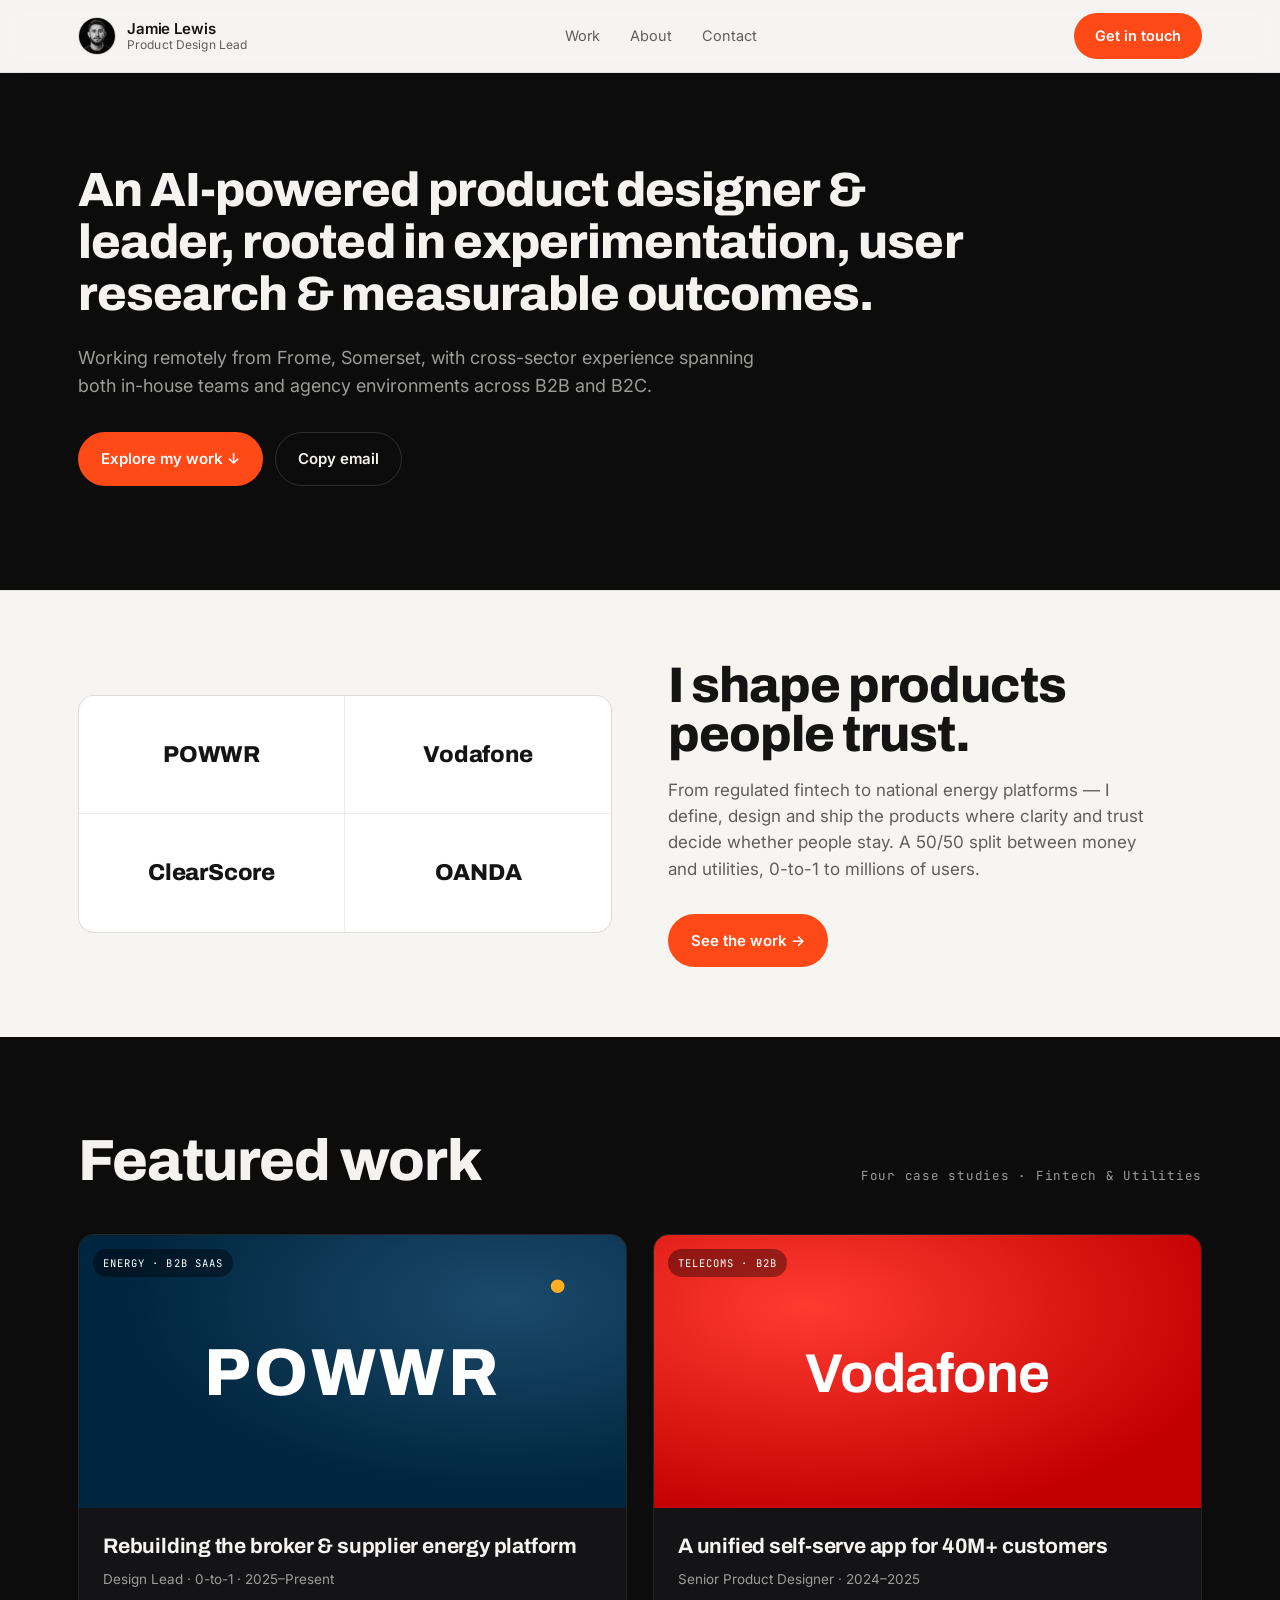
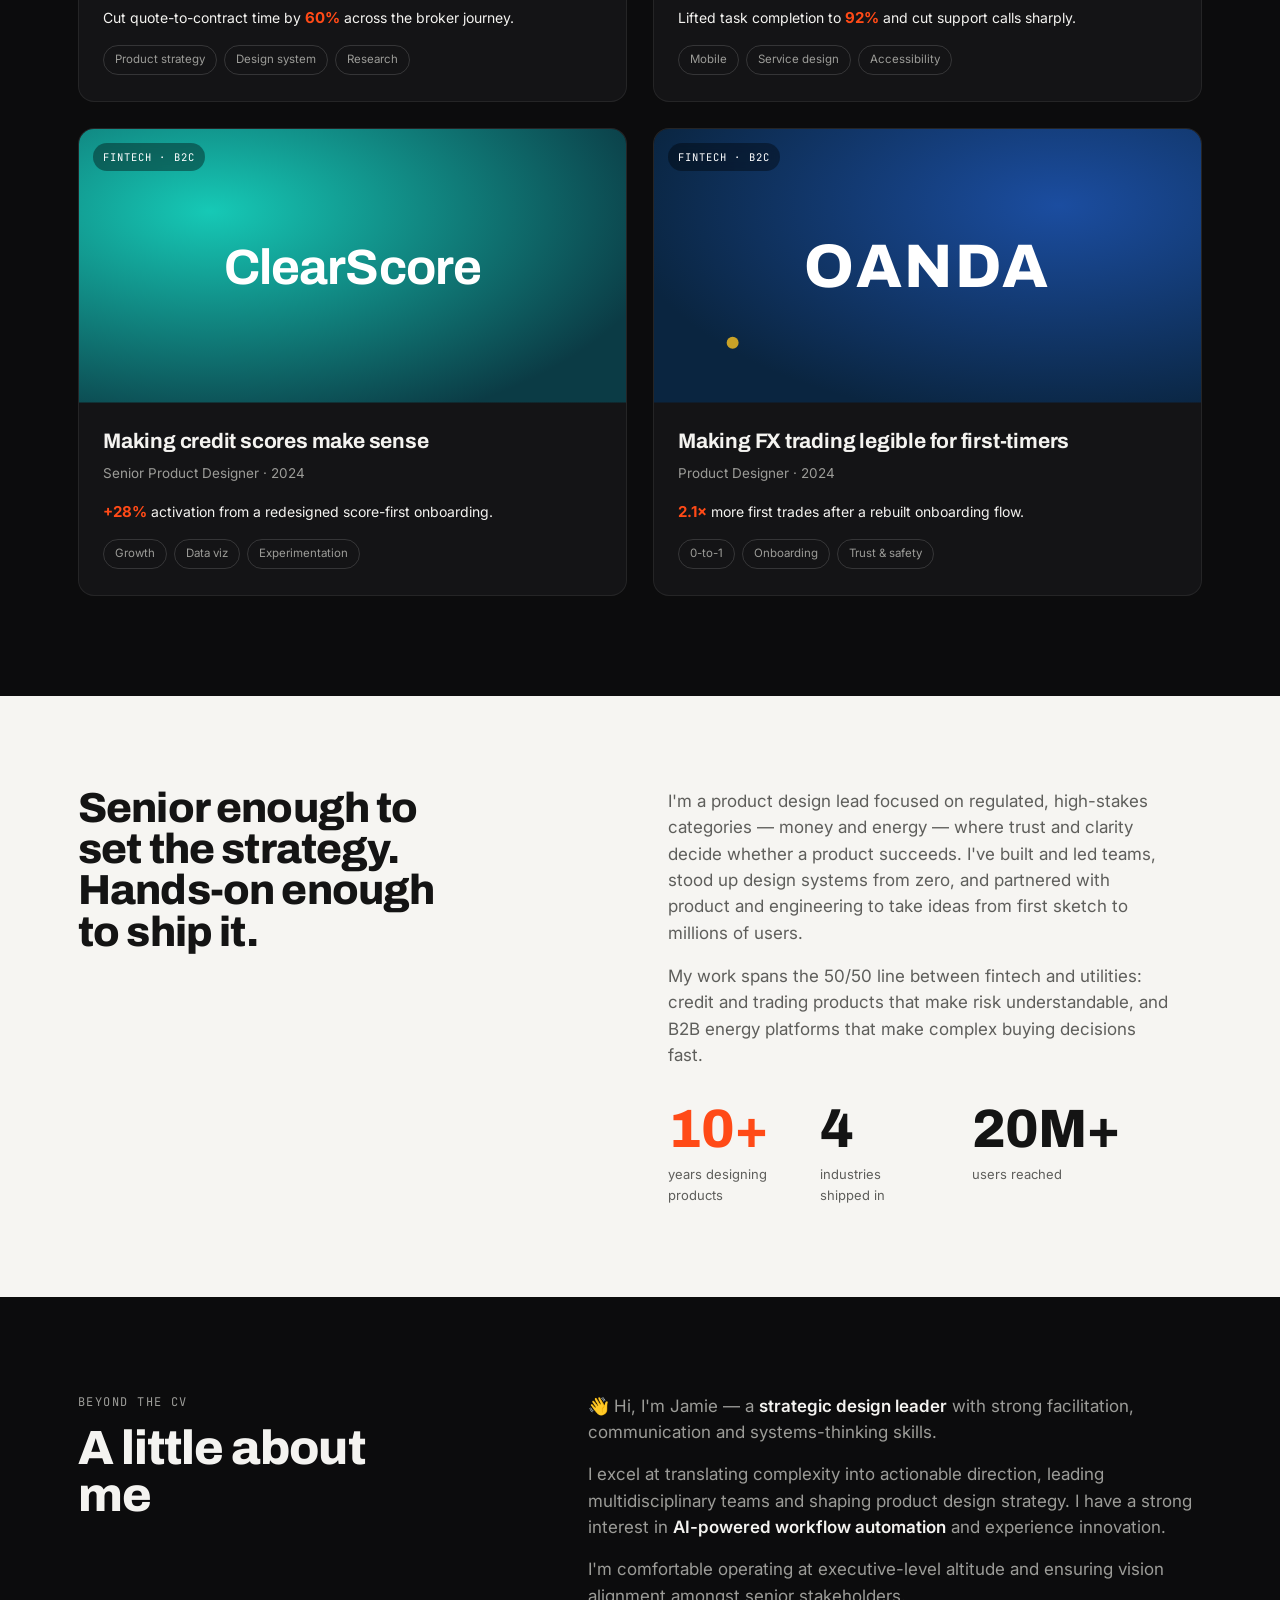
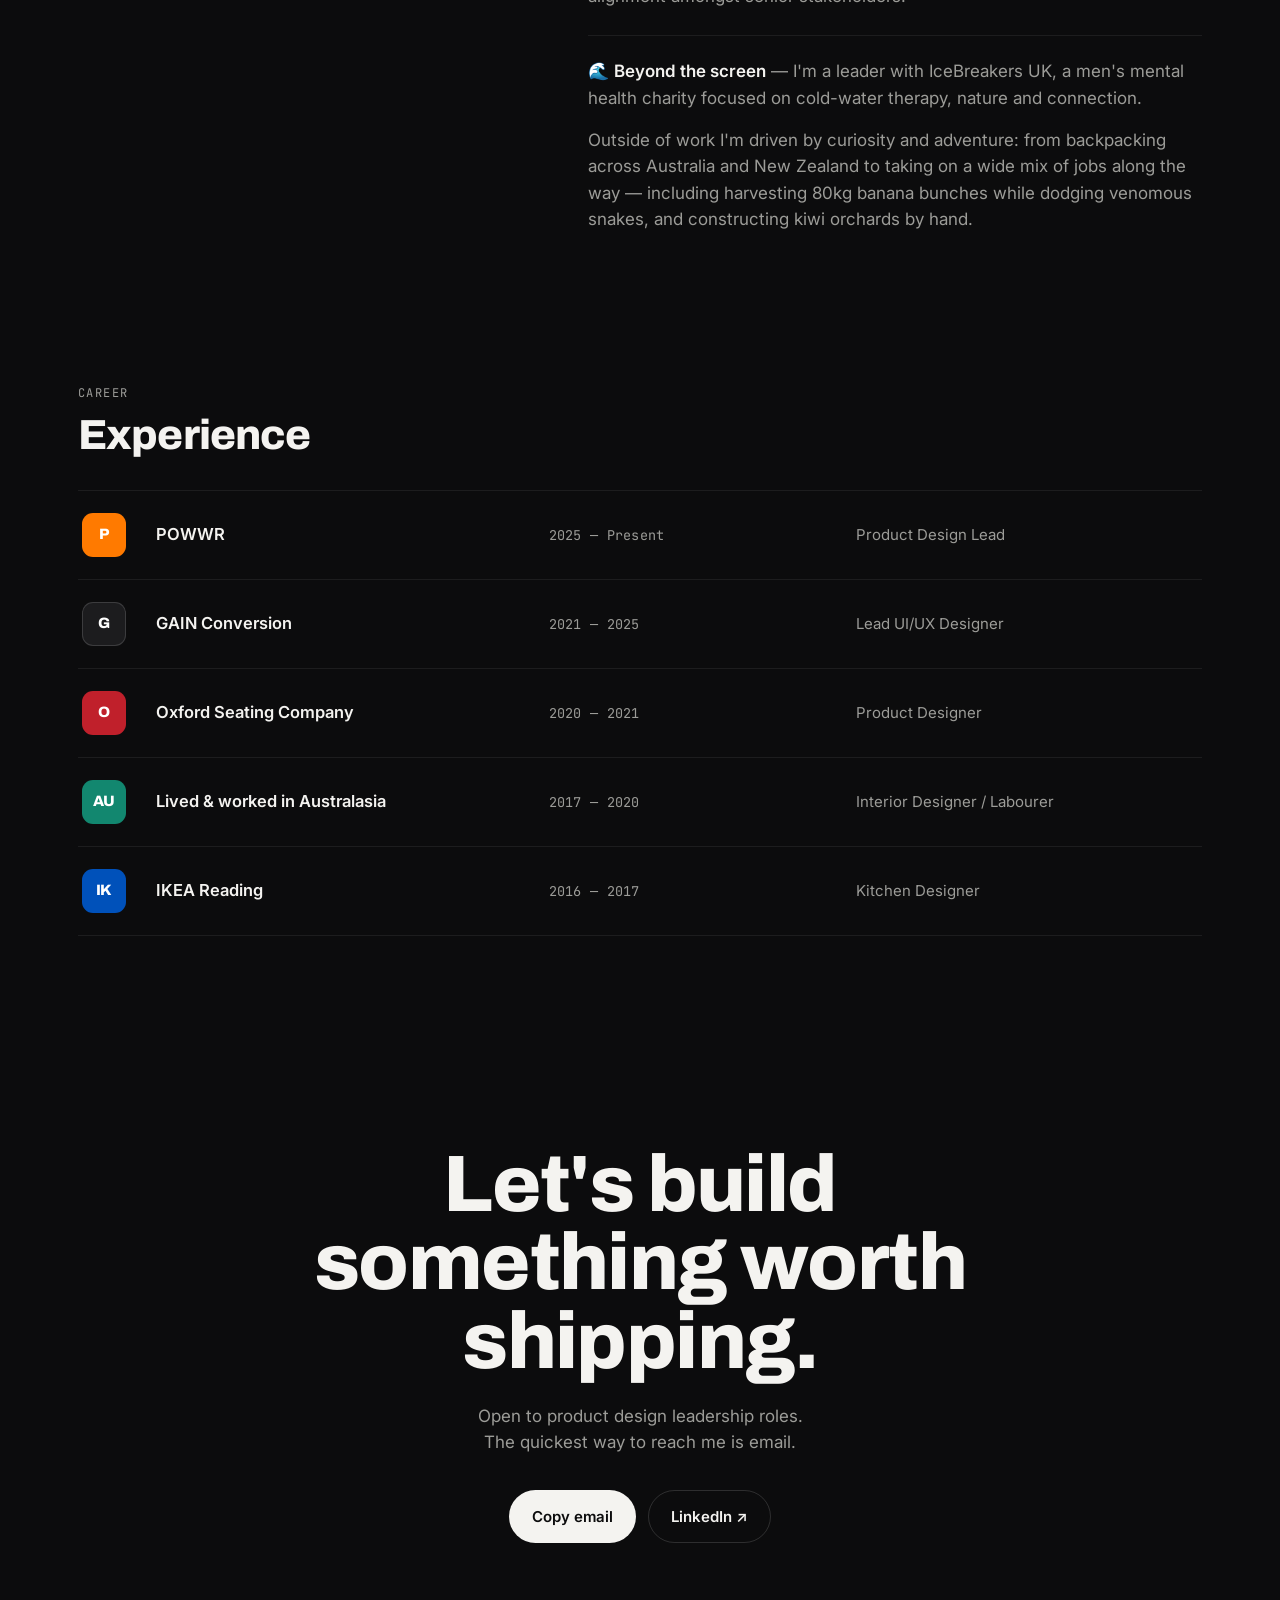
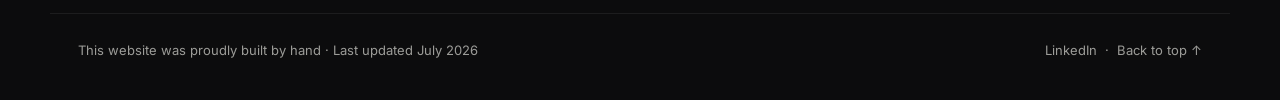
==== commit 72f5971f: "Update index.html" ====
--- a/index.html
+++ b/index.html
@@ -540,7 +540,7 @@
     </div>
   </div>
   <div class="footbar">
-    <span>© 2026 Jamie Lewis · Product Design Lead</span>
+    <span>This website was proudly built by hand · Last updated July 2026</span>
     <span><a href="https://www.linkedin.com/in/uxjay/" target="_blank" rel="noopener">LinkedIn</a> &nbsp;·&nbsp; <a href="#top">Back to top ↑</a></span>
   </div>
 </section>
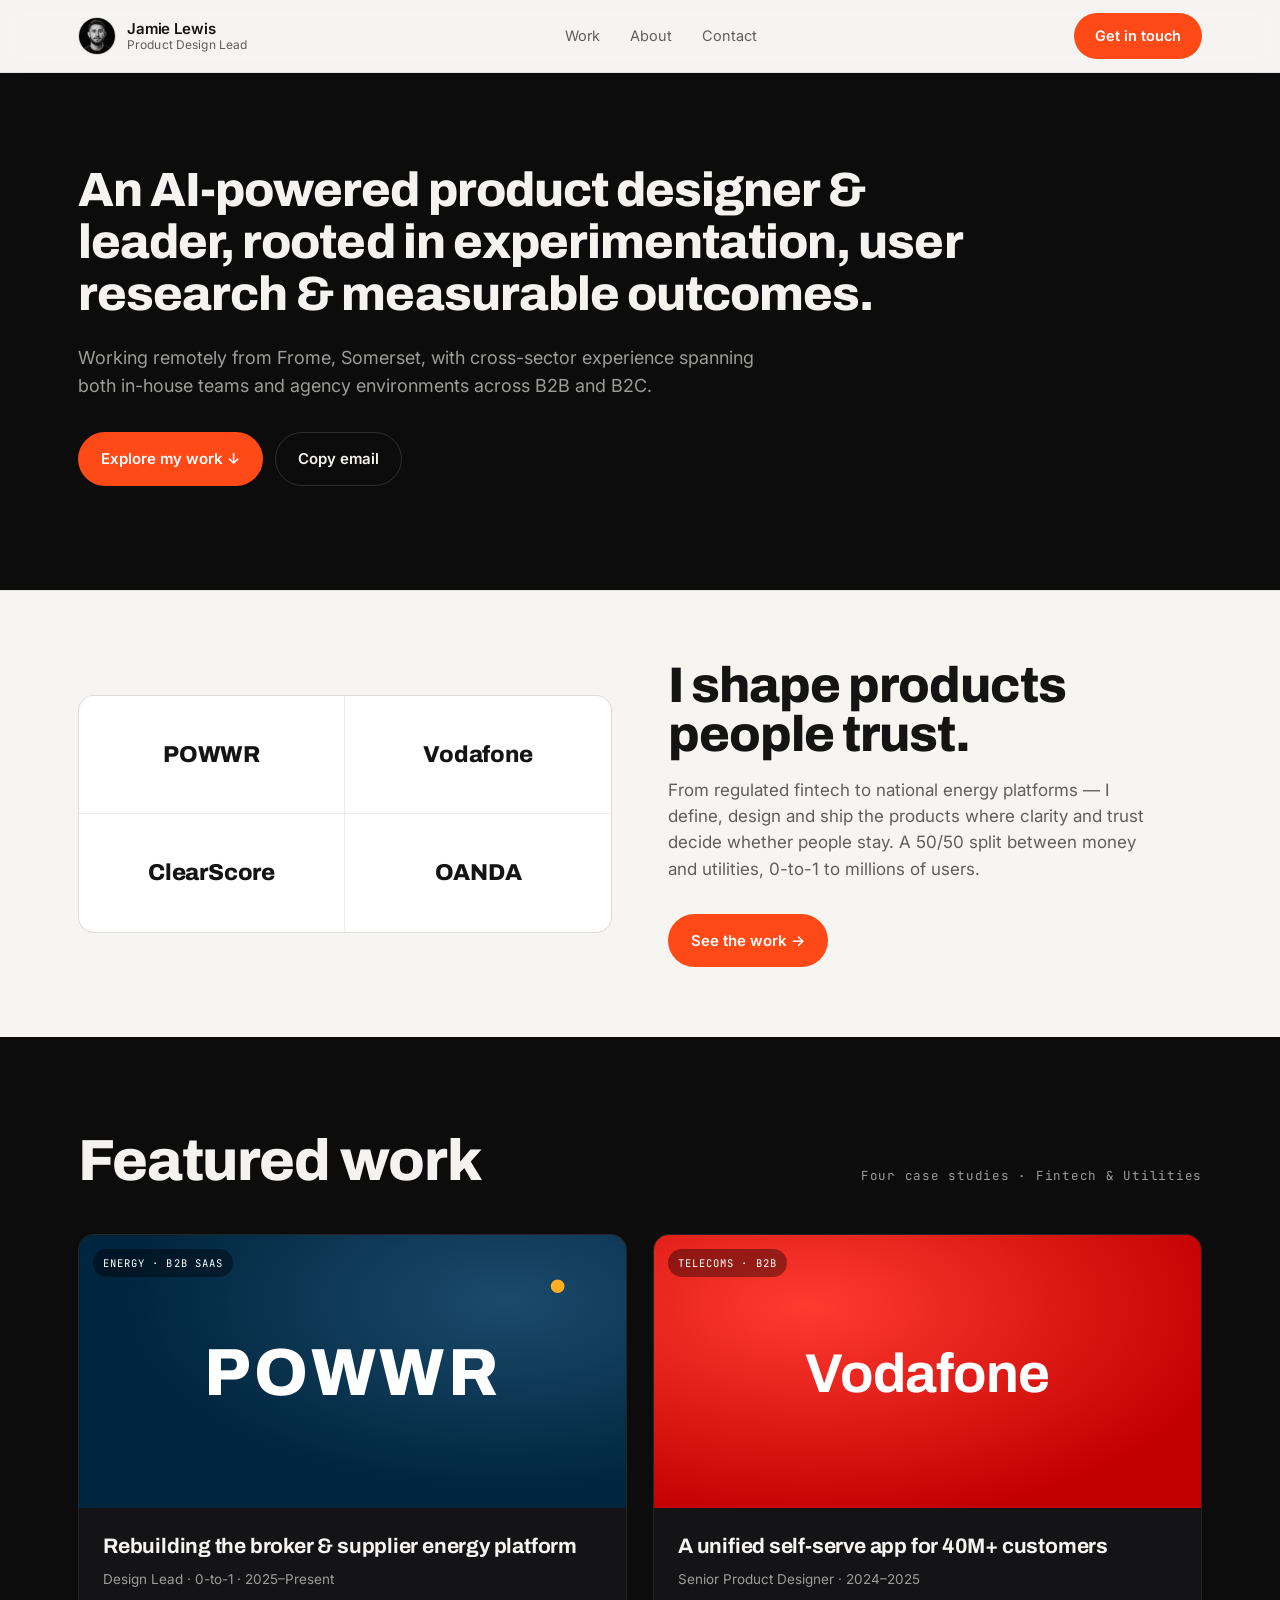
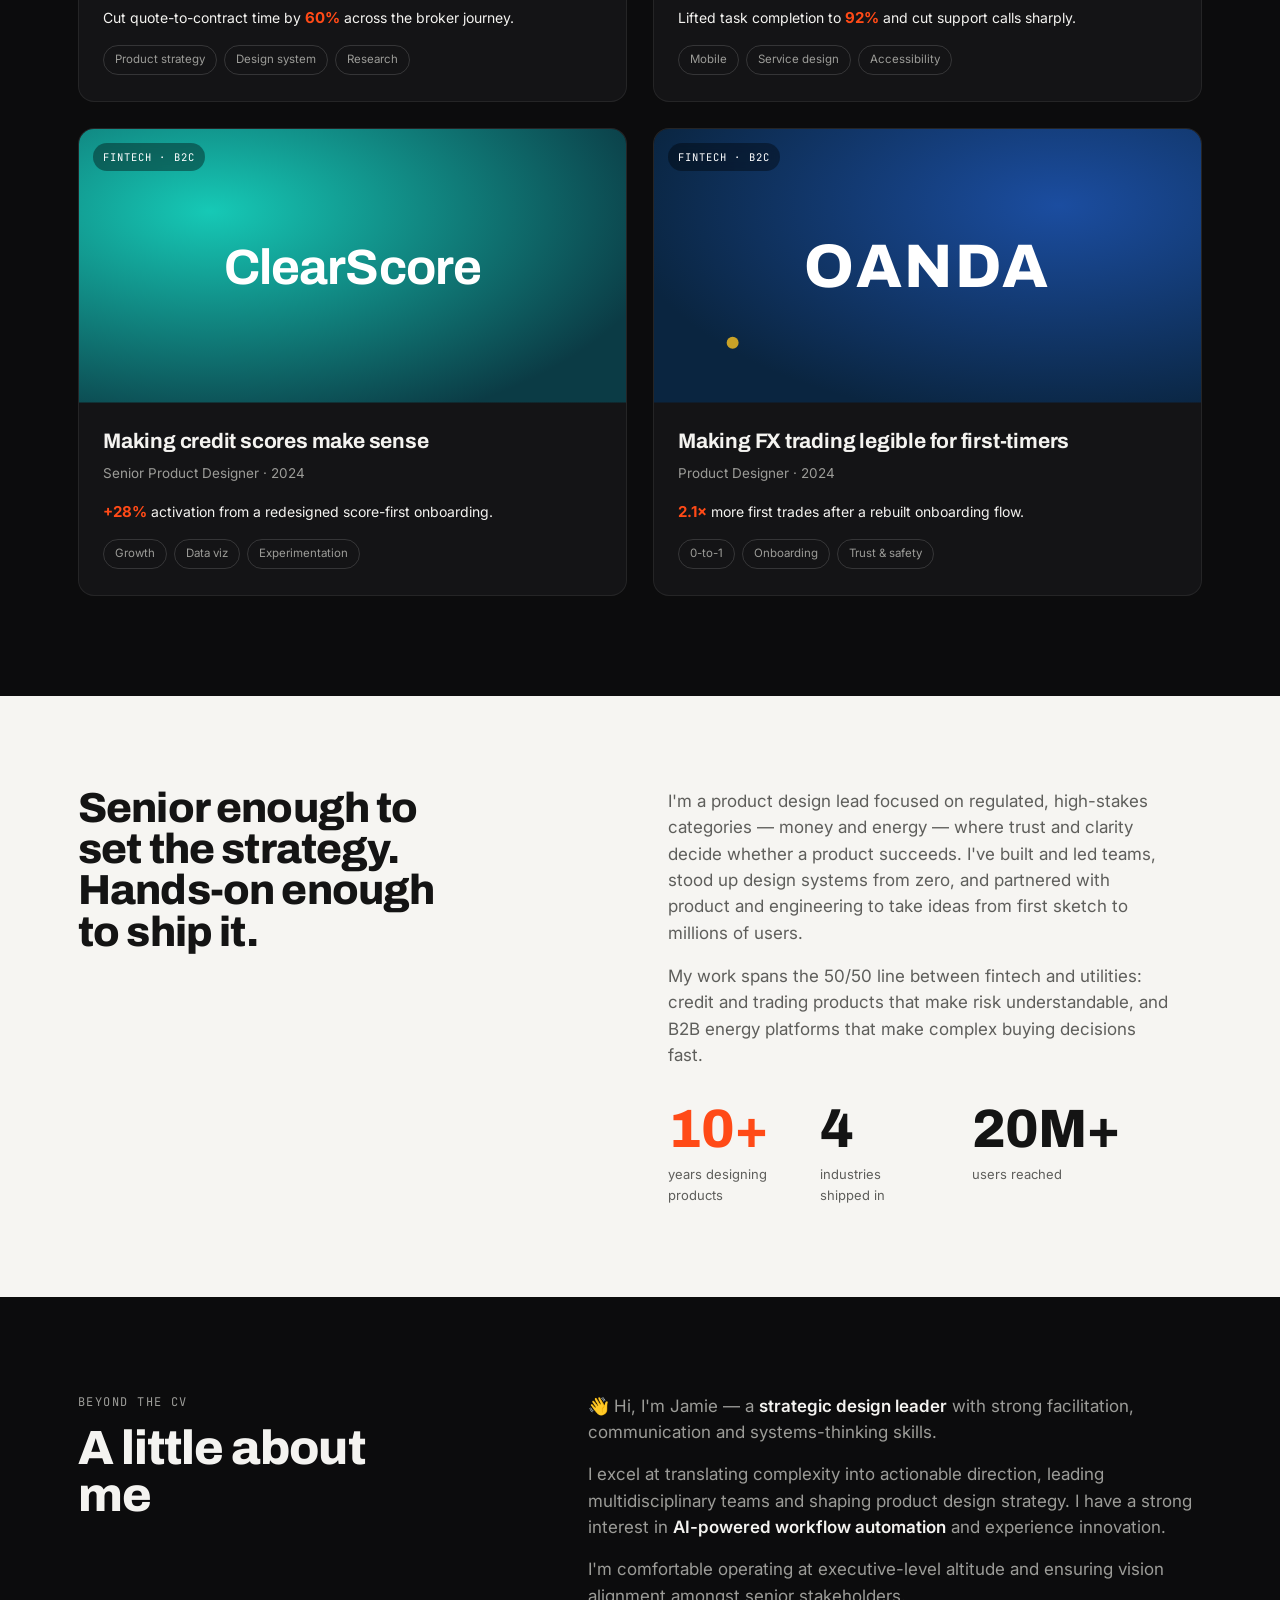
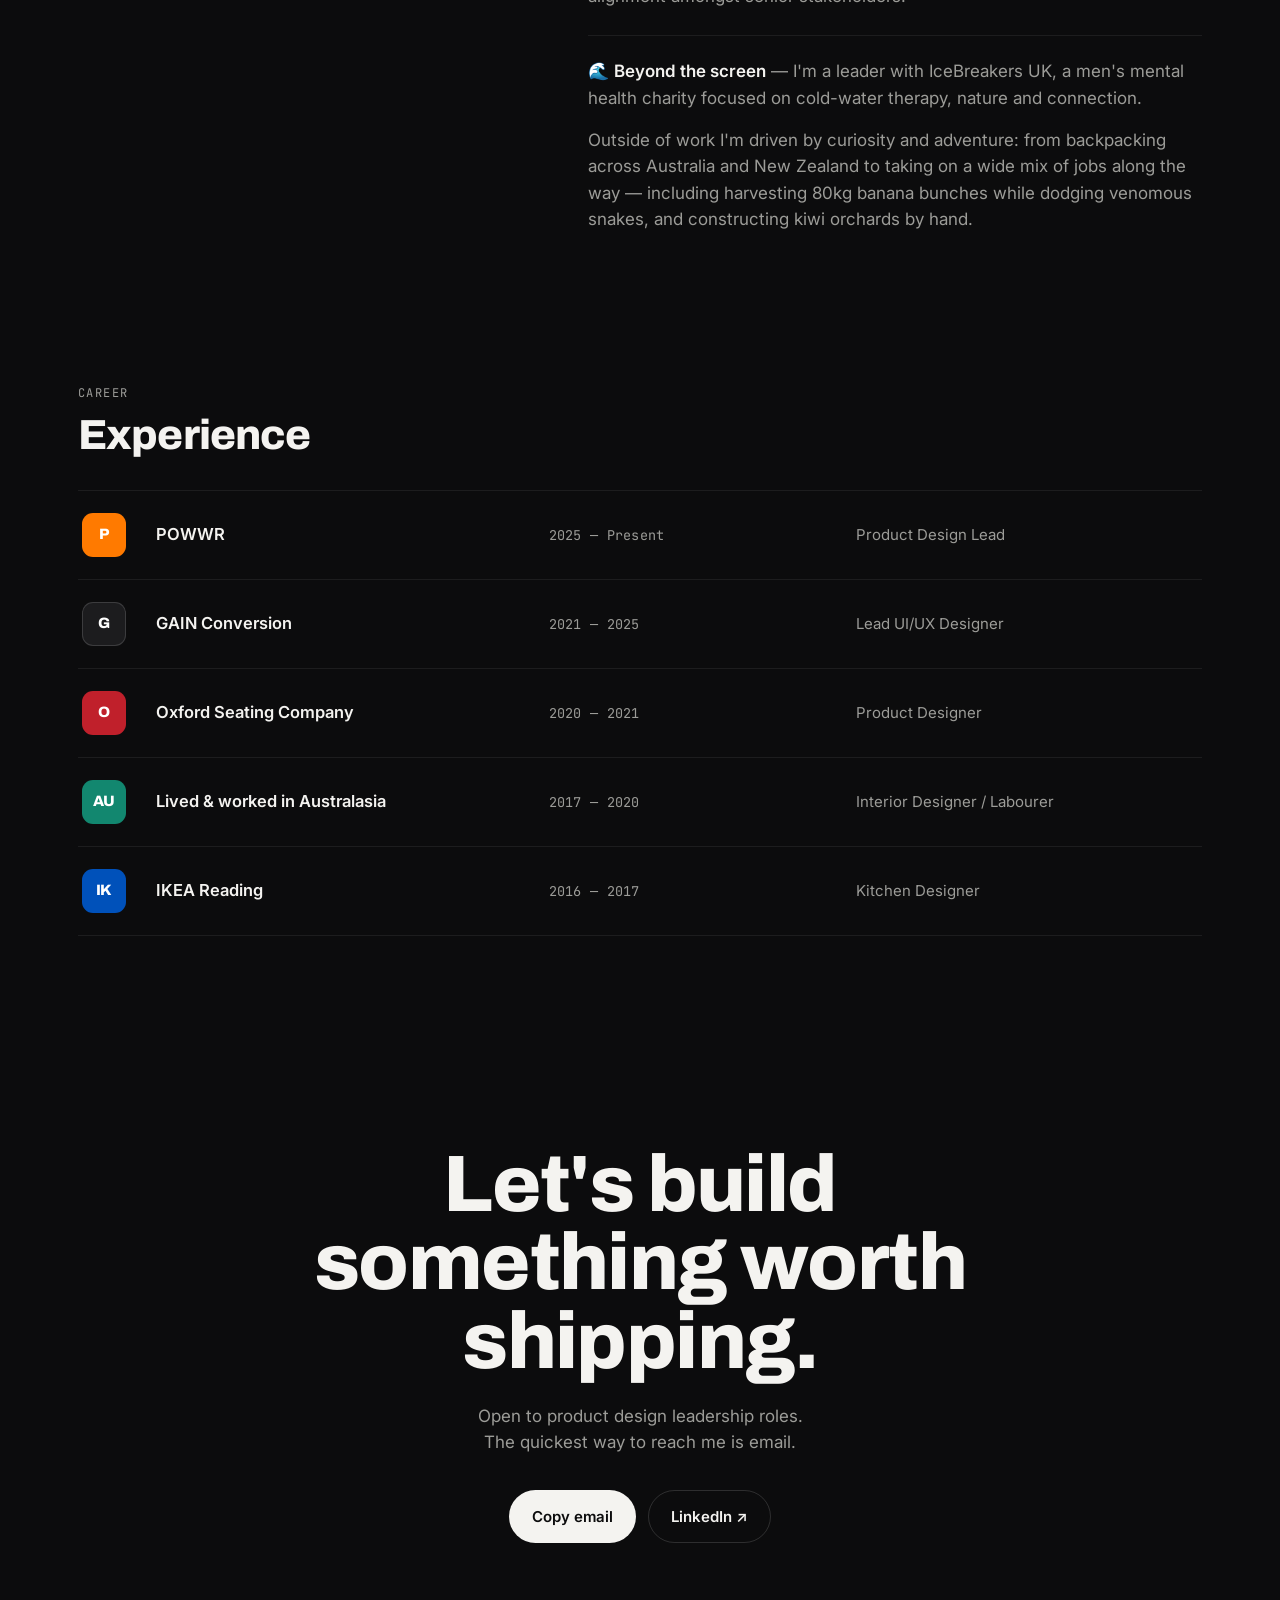
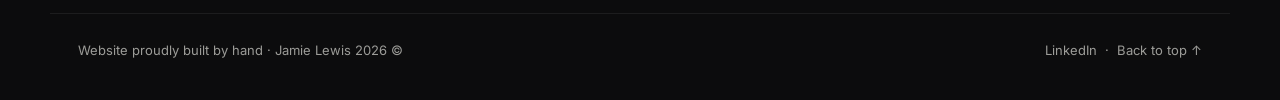
==== commit ff6b4e77: "Update index.html" ====
--- a/index.html
+++ b/index.html
@@ -540,7 +540,7 @@
     </div>
   </div>
   <div class="footbar">
-    <span>This website was proudly built by hand · Last updated July 2026</span>
+    <span>Website proudly built by hand  ·  Jamie Lewis 2026 ©</span>
     <span><a href="https://www.linkedin.com/in/uxjay/" target="_blank" rel="noopener">LinkedIn</a> &nbsp;·&nbsp; <a href="#top">Back to top ↑</a></span>
   </div>
 </section>
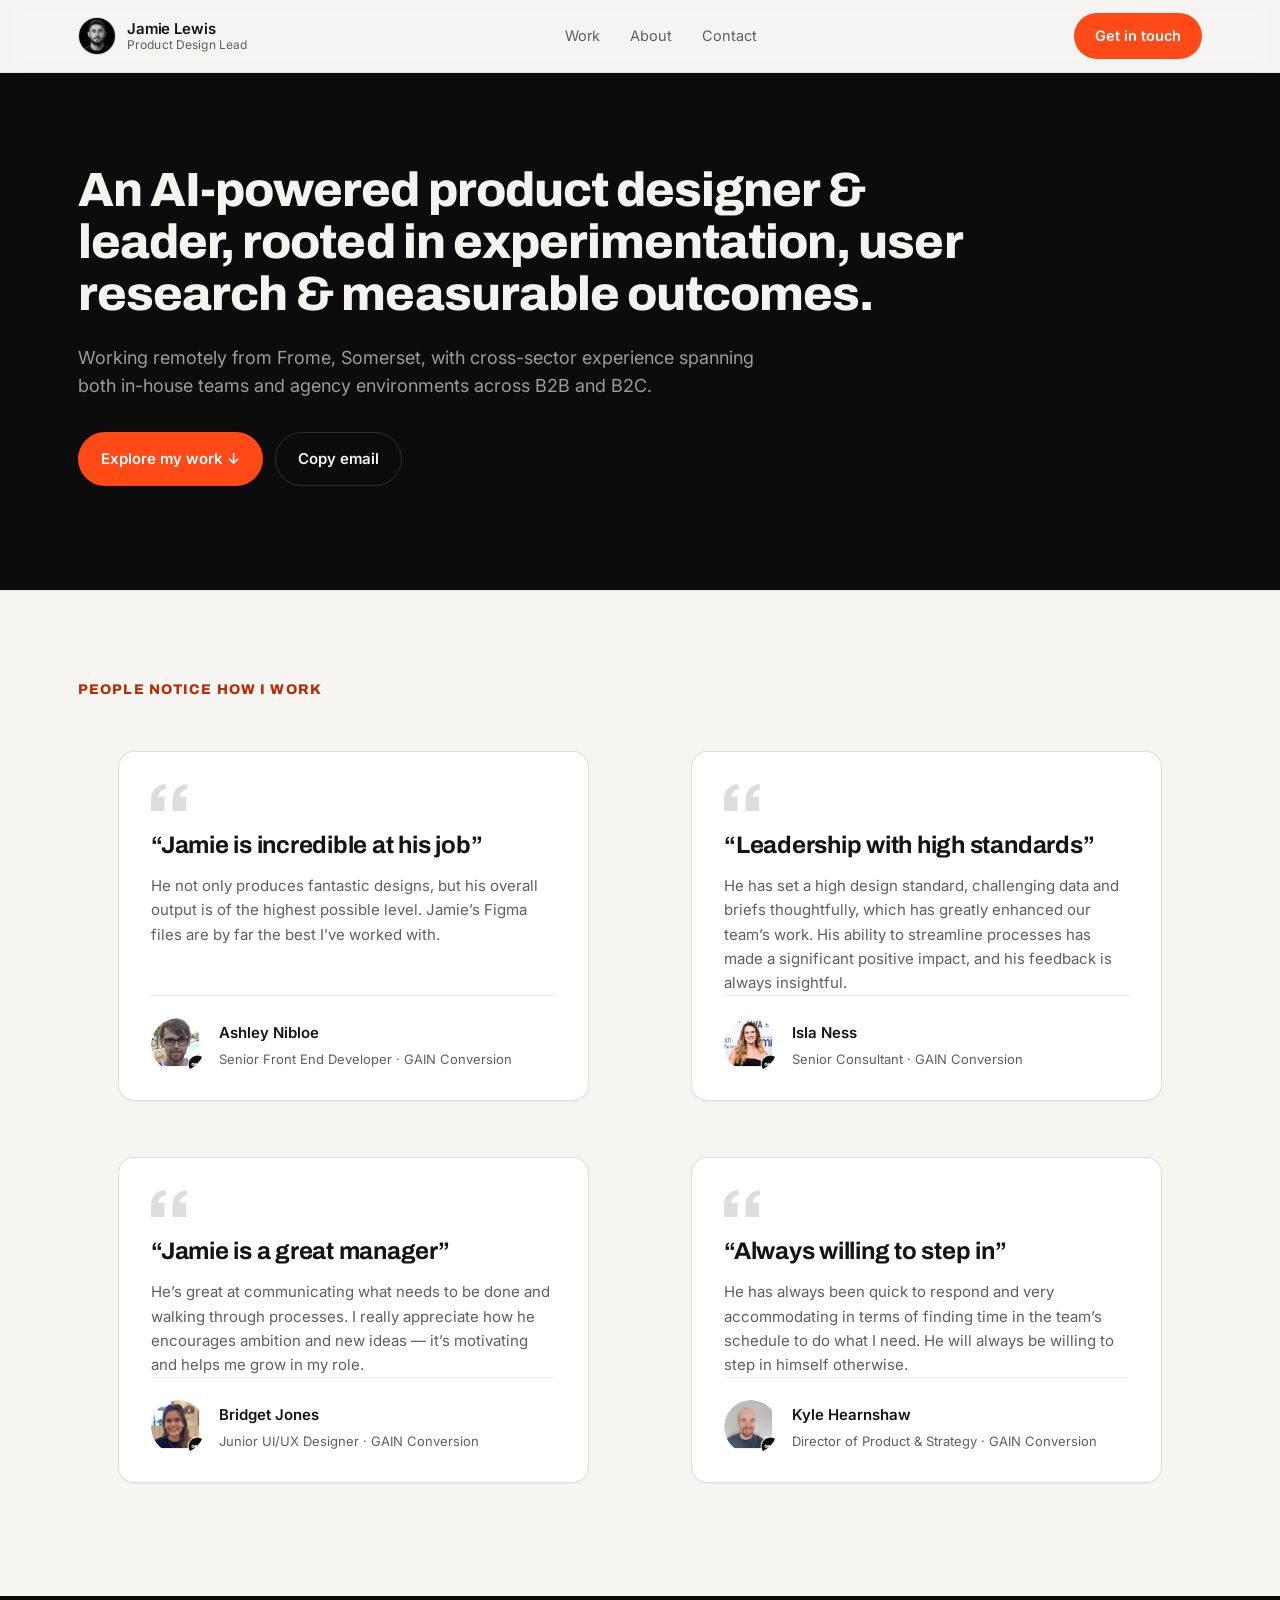
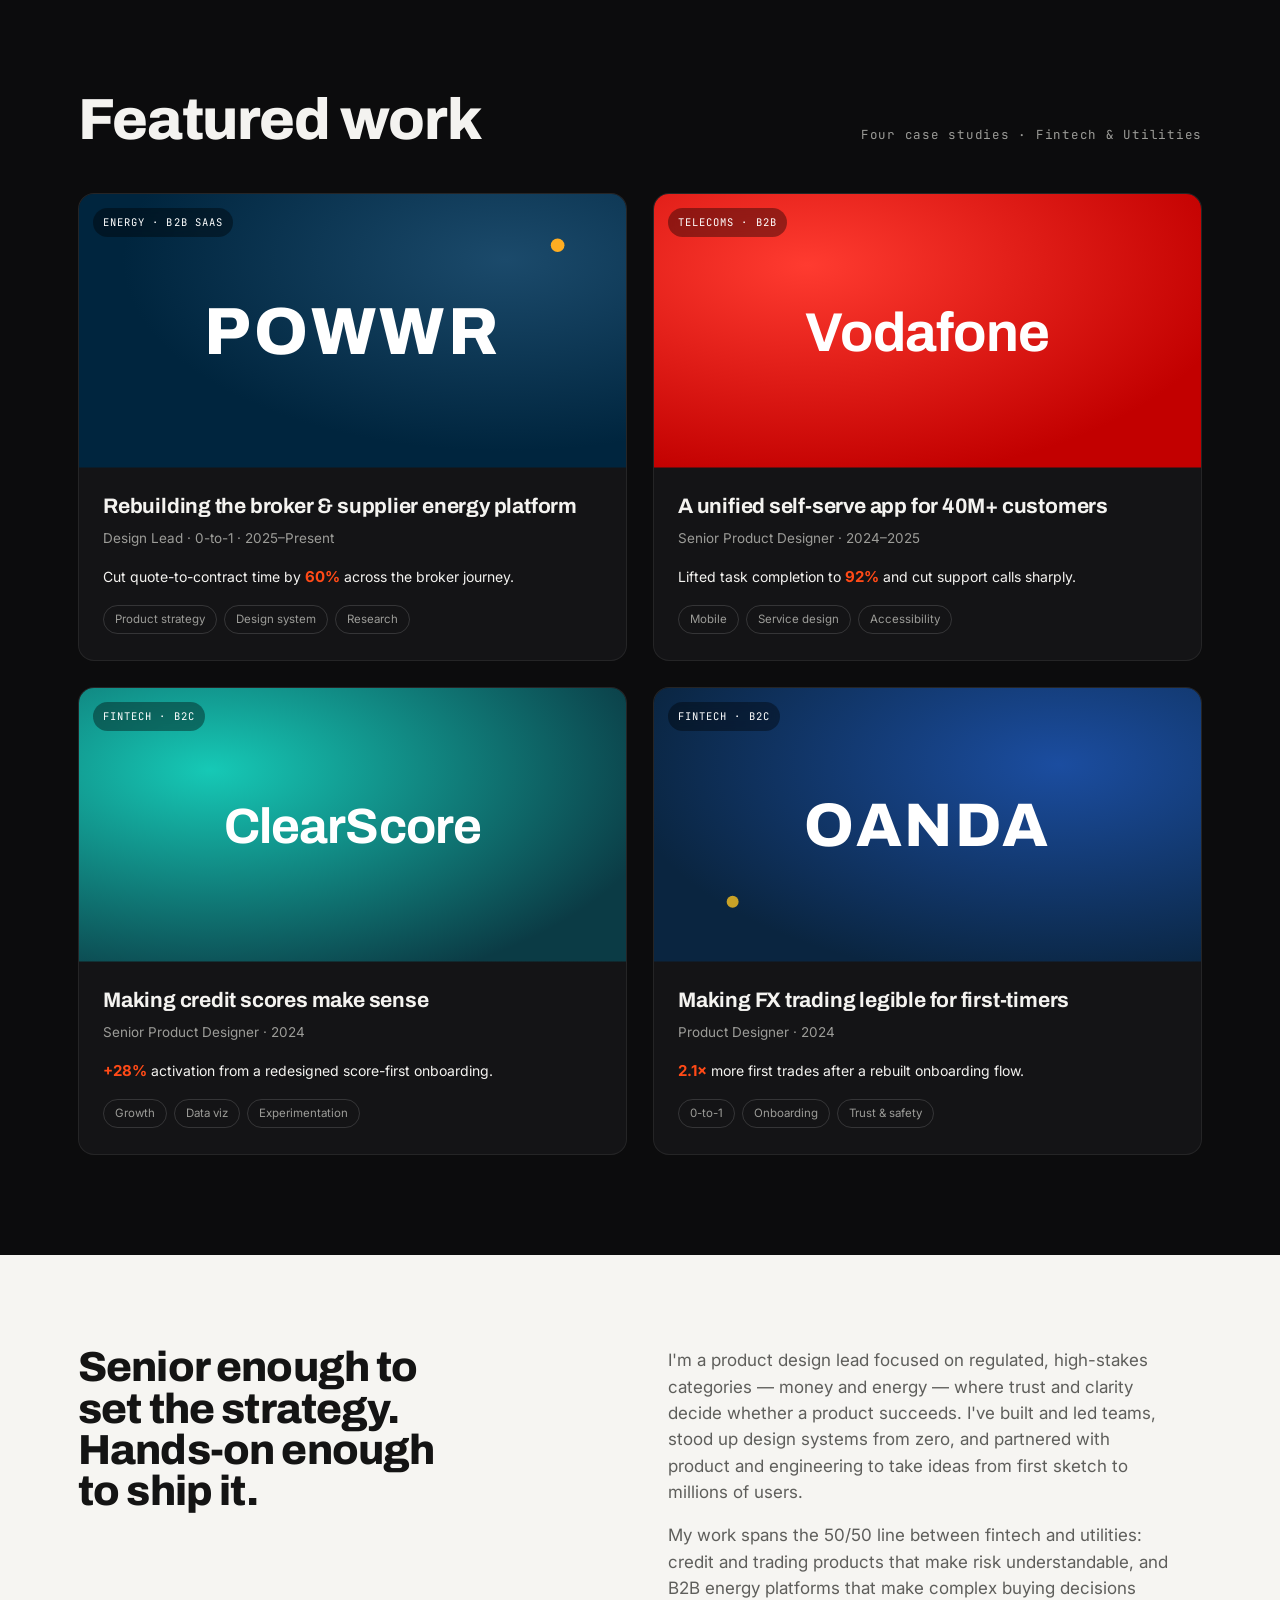
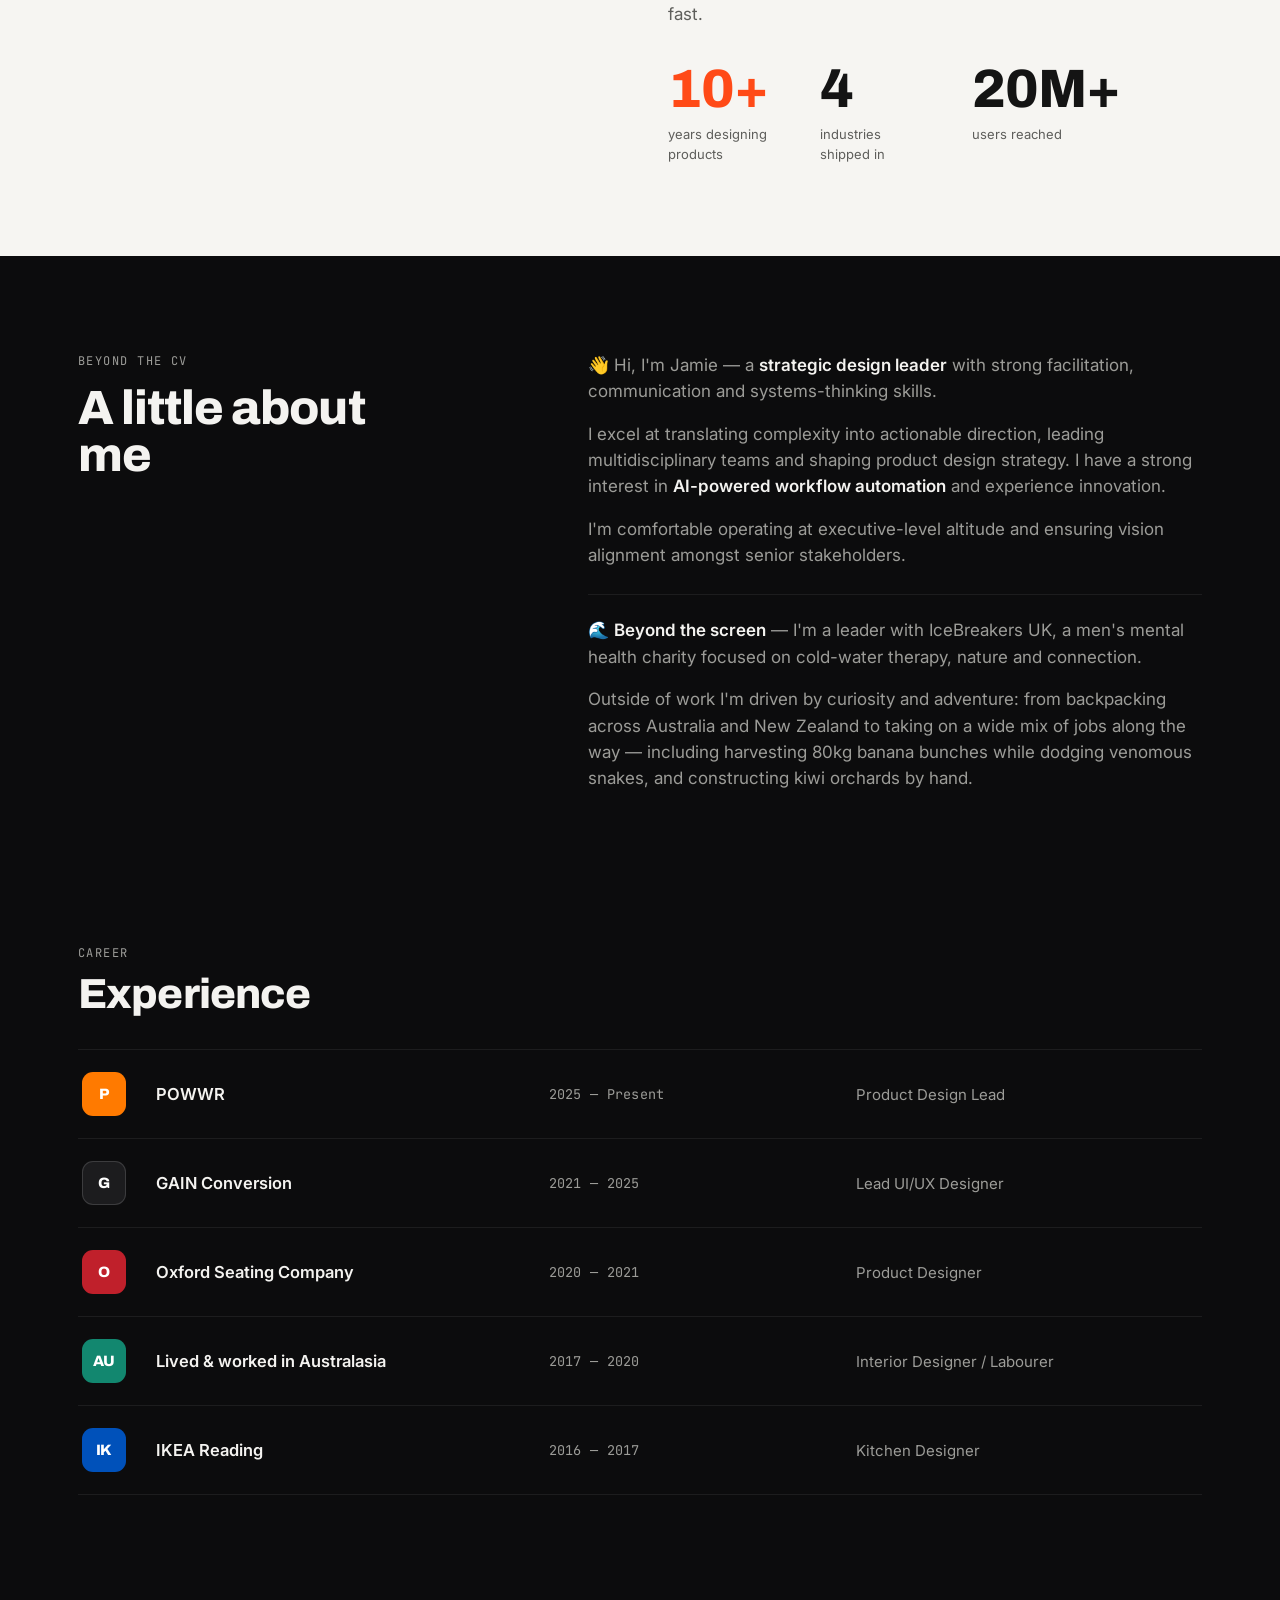
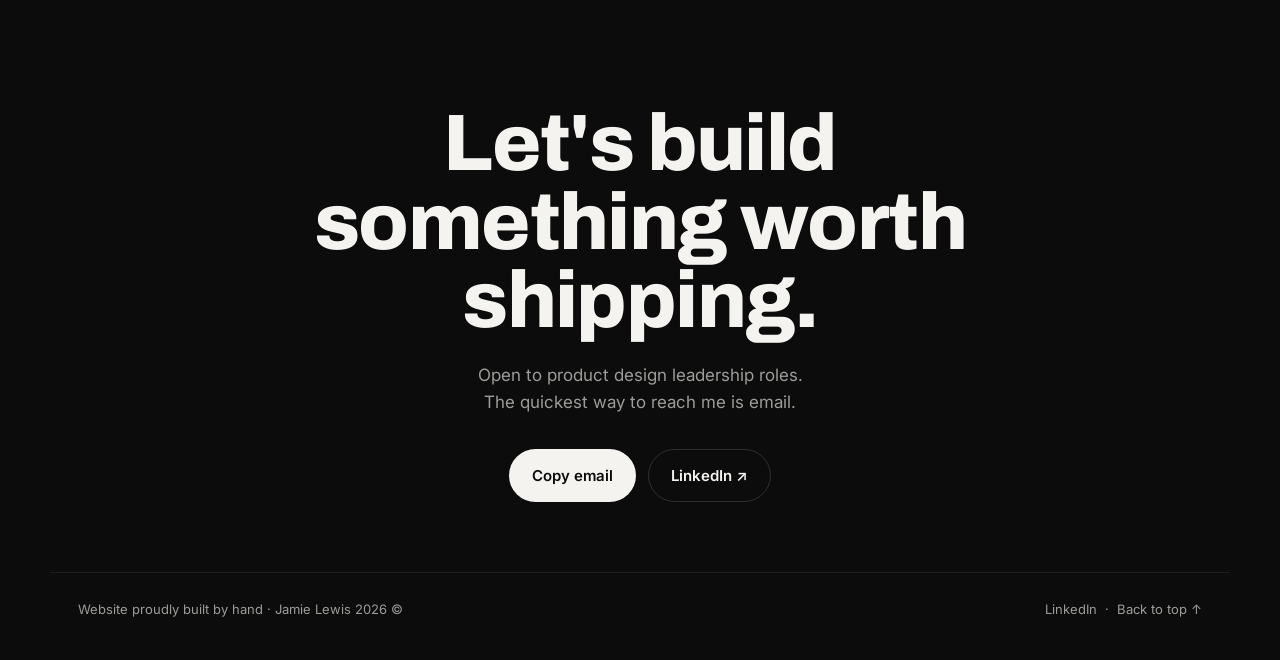
==== commit da9f6ae3: "Add files via upload" ====
--- a/index.html
+++ b/index.html
@@ -144,26 +144,44 @@
     background:#fff;
   }
   .chip.accent{border-color:var(--orange);color:var(--orange-ink);}
-  /* ---------- brand wall (echoes "I transform brands") ---------- */
-  .wall{padding:70px 0;border-top:1px solid var(--hair-soft);}
-  .wall-grid{display:grid;grid-template-columns:1fr 1fr;gap:56px;align-items:center;}
-  .logos{
-    display:grid;grid-template-columns:1fr 1fr;
-    border:1px solid var(--hair);border-radius:var(--r);overflow:hidden;background:#fff;
-  }
-  .logo-cell{
-    display:flex;align-items:center;justify-content:center;
-    padding:34px 20px;border-right:1px solid var(--hair-soft);border-bottom:1px solid var(--hair-soft);
-    min-height:118px;
-  }
-  .logo-cell:nth-child(2n){border-right:none;}
-  .logo-cell:nth-last-child(-n+2){border-bottom:none;}
-  .logo-cell span{
-    font-family:'Archivo';font-weight:800;font-size:23px;letter-spacing:-.01em;color:var(--ink);
-  }
-  .wall h2{font-size:clamp(30px,4.4vw,50px);max-width:14ch;}
-  .wall p{color:var(--ink-2);max-width:44ch;margin-top:18px;font-size:17px;}
-  @media(max-width:860px){.wall-grid{grid-template-columns:1fr;gap:34px;}}
+  /* ---------- testimonials (light) — "People notice how I work" ---------- */
+  .tstm{padding:88px 0 96px;border-top:1px solid var(--hair-soft);}
+  .tstm-lab{
+    font-family:'Archivo',sans-serif;font-weight:800;font-size:14px;
+    letter-spacing:.08em;text-transform:uppercase;color:var(--orange-ink);
+    margin:0 0 34px;
+  }
+  .tstm-grid{display:grid;grid-template-columns:1fr 1fr;gap:22px;}
+  @media(max-width:760px){.tstm-grid{grid-template-columns:1fr;}}
+  .tcard{
+    background:#fff;border:1px solid var(--hair);border-radius:var(--r);
+    padding:32px 32px 28px;display:flex;flex-direction:column;
+    box-shadow:0 1px 2px rgba(20,20,20,.03);
+  }
+  .tcard .qmark{width:36px;height:auto;color:var(--hair);margin-bottom:20px;flex:none;}
+  .tcard .headline{
+    font-family:'Archivo',sans-serif;font-weight:700;
+    font-size:clamp(20px,2.1vw,24px);line-height:1.2;letter-spacing:-.01em;
+    color:var(--ink);margin:0;
+  }
+  .tcard .body{color:var(--ink-2);font-size:15px;line-height:1.62;margin:14px 0 0;}
+  .tcard .who{
+    display:flex;align-items:center;gap:14px;margin-top:auto;
+    padding-top:22px;border-top:1px solid var(--hair-soft);
+  }
+  .tcard .who>span:first-child{margin-top:24px;} /* spacing guard if body short */
+  .who-top{margin-top:24px;}
+  .tcard .who img{width:54px;height:54px;flex:none;border-radius:50%;}
+  .tcard .who .nm{font-weight:600;font-size:15px;color:var(--ink);line-height:1.3;}
+  .tcard .who .rl{font-size:13px;color:var(--ink-2);}
+  /* Framer-style pop-in: row 1 on arrival, row 2 on further scroll */
+  .tcard{opacity:0;transform:translateY(26px) scale(.985);
+    transition:opacity .6s var(--ease),transform .6s var(--ease);}
+  .tcard.in{opacity:1;transform:none;}
+  .tcard:nth-child(2),.tcard:nth-child(4){transition-delay:.1s;}
+  @media(prefers-reduced-motion:reduce){
+    .tcard{opacity:1;transform:none;transition:none;}
+  }
   /* ---------- recent work (dark) ---------- */
   .work{background:var(--night);color:var(--snow);padding:96px 0 100px;}
   .work-head{display:flex;justify-content:space-between;align-items:baseline;gap:20px;margin-bottom:44px;flex-wrap:wrap;}
@@ -344,19 +362,71 @@
     </div>
   </div>
 </section>
-<!-- ============ BRAND WALL ("I transform brands" analog) ============ -->
-<section class="wall reveal">
-  <div class="wrap wall-grid">
-    <div class="logos">
-      <div class="logo-cell"><span>POWWR</span></div>
-      <div class="logo-cell"><span>Vodafone</span></div>
-      <div class="logo-cell"><span>ClearScore</span></div>
-      <div class="logo-cell"><span>OANDA</span></div>
-    </div>
-    <div>
-      <h2 class="display">I shape products people trust.</h2>
-      <p>From regulated fintech to national energy platforms — I define, design and ship the products where clarity and trust decide whether people stay. A 50/50 split between money and utilities, 0-to-1 to millions of users.</p>
-      <div class="cta-row"><a href="#work" class="btn btn-orange">See the work →</a></div>
+<!-- ============ TESTIMONIALS (light) — "People notice how I work" ============ -->
+<section class="tstm" aria-label="Testimonials">
+  <div class="wrap">
+    <p class="tstm-lab">People notice how I work</p>
+    <div class="tstm-grid">
+      <!-- Ashley -->
+      <figure class="tcard">
+        <svg class="qmark" viewBox="0 0 40 30" fill="currentColor" aria-hidden="true">
+          <path d="M0 30V17.5C0 7.9 5.4 1.4 15.2 0l1.9 5.2C11.5 6.4 8.4 9.4 8.2 14.2H15V30H0zm23.9 0V17.5C23.9 7.9 29.3 1.4 39.1 0L41 5.2c-5.6 1.2-8.7 4.2-8.9 9H39V30H23.9z"/>
+        </svg>
+        <blockquote class="headline">“Jamie is incredible at his job”</blockquote>
+        <p class="body">He not only produces fantastic designs, but his overall output is of the highest possible level. Jamie’s Figma files are by far the best I’ve worked with.</p>
+        <figcaption class="who">
+          <img src="ashley-gain.png" alt="Ashley Nibloe — GAIN Conversion" width="54" height="54" loading="lazy" />
+          <span>
+            <span class="nm">Ashley Nibloe</span><br>
+            <span class="rl">Senior Front End Developer · GAIN Conversion</span>
+          </span>
+        </figcaption>
+      </figure>
+      <!-- Isla -->
+      <figure class="tcard">
+        <svg class="qmark" viewBox="0 0 40 30" fill="currentColor" aria-hidden="true">
+          <path d="M0 30V17.5C0 7.9 5.4 1.4 15.2 0l1.9 5.2C11.5 6.4 8.4 9.4 8.2 14.2H15V30H0zm23.9 0V17.5C23.9 7.9 29.3 1.4 39.1 0L41 5.2c-5.6 1.2-8.7 4.2-8.9 9H39V30H23.9z"/>
+        </svg>
+        <blockquote class="headline">“Leadership with high standards”</blockquote>
+        <p class="body">He has set a high design standard, challenging data and briefs thoughtfully, which has greatly enhanced our team’s work. His ability to streamline processes has made a significant positive impact, and his feedback is always insightful.</p>
+        <figcaption class="who">
+          <img src="isla-gain.png" alt="Isla Ness — GAIN Conversion" width="54" height="54" loading="lazy" />
+          <span>
+            <span class="nm">Isla Ness</span><br>
+            <span class="rl">Senior Consultant · GAIN Conversion</span>
+          </span>
+        </figcaption>
+      </figure>
+      <!-- Bridget -->
+      <figure class="tcard">
+        <svg class="qmark" viewBox="0 0 40 30" fill="currentColor" aria-hidden="true">
+          <path d="M0 30V17.5C0 7.9 5.4 1.4 15.2 0l1.9 5.2C11.5 6.4 8.4 9.4 8.2 14.2H15V30H0zm23.9 0V17.5C23.9 7.9 29.3 1.4 39.1 0L41 5.2c-5.6 1.2-8.7 4.2-8.9 9H39V30H23.9z"/>
+        </svg>
+        <blockquote class="headline">“Jamie is a great manager”</blockquote>
+        <p class="body">He’s great at communicating what needs to be done and walking through processes. I really appreciate how he encourages ambition and new ideas — it’s motivating and helps me grow in my role.</p>
+        <figcaption class="who">
+          <img src="bridget-gain.png" alt="Bridget Jones — GAIN Conversion" width="54" height="54" loading="lazy" />
+          <span>
+            <span class="nm">Bridget Jones</span><br>
+            <span class="rl">Junior UI/UX Designer · GAIN Conversion</span>
+          </span>
+        </figcaption>
+      </figure>
+      <!-- Kyle -->
+      <figure class="tcard">
+        <svg class="qmark" viewBox="0 0 40 30" fill="currentColor" aria-hidden="true">
+          <path d="M0 30V17.5C0 7.9 5.4 1.4 15.2 0l1.9 5.2C11.5 6.4 8.4 9.4 8.2 14.2H15V30H0zm23.9 0V17.5C23.9 7.9 29.3 1.4 39.1 0L41 5.2c-5.6 1.2-8.7 4.2-8.9 9H39V30H23.9z"/>
+        </svg>
+        <blockquote class="headline">“Always willing to step in”</blockquote>
+        <p class="body">He has always been quick to respond and very accommodating in terms of finding time in the team’s schedule to do what I need. He will always be willing to step in himself otherwise.</p>
+        <figcaption class="who">
+          <img src="kyle-gain.png" alt="Kyle Hearnshaw — GAIN Conversion" width="54" height="54" loading="lazy" />
+          <span>
+            <span class="nm">Kyle Hearnshaw</span><br>
+            <span class="rl">Director of Product &amp; Strategy · GAIN Conversion</span>
+          </span>
+        </figcaption>
+      </figure>
     </div>
   </div>
 </section>
@@ -562,6 +632,13 @@
     es.forEach(e=>{if(e.isIntersecting){e.target.classList.add('in');io.unobserve(e.target);}});
   },{threshold:.12});
   document.querySelectorAll('.reveal').forEach(el=>io.observe(el));
+
+  /* Testimonials: row 1 pops on arrival, row 2 pops on further scroll.
+     Higher threshold so the bottom row fires distinctly as it enters. */
+  const tio=new IntersectionObserver((es)=>{
+    es.forEach(e=>{if(e.isIntersecting){e.target.classList.add('in');tio.unobserve(e.target);}});
+  },{threshold:0,rootMargin:'0px 0px -24% 0px'});
+  document.querySelectorAll('.tcard').forEach(el=>tio.observe(el));
 </script>
 </body>
 </html>
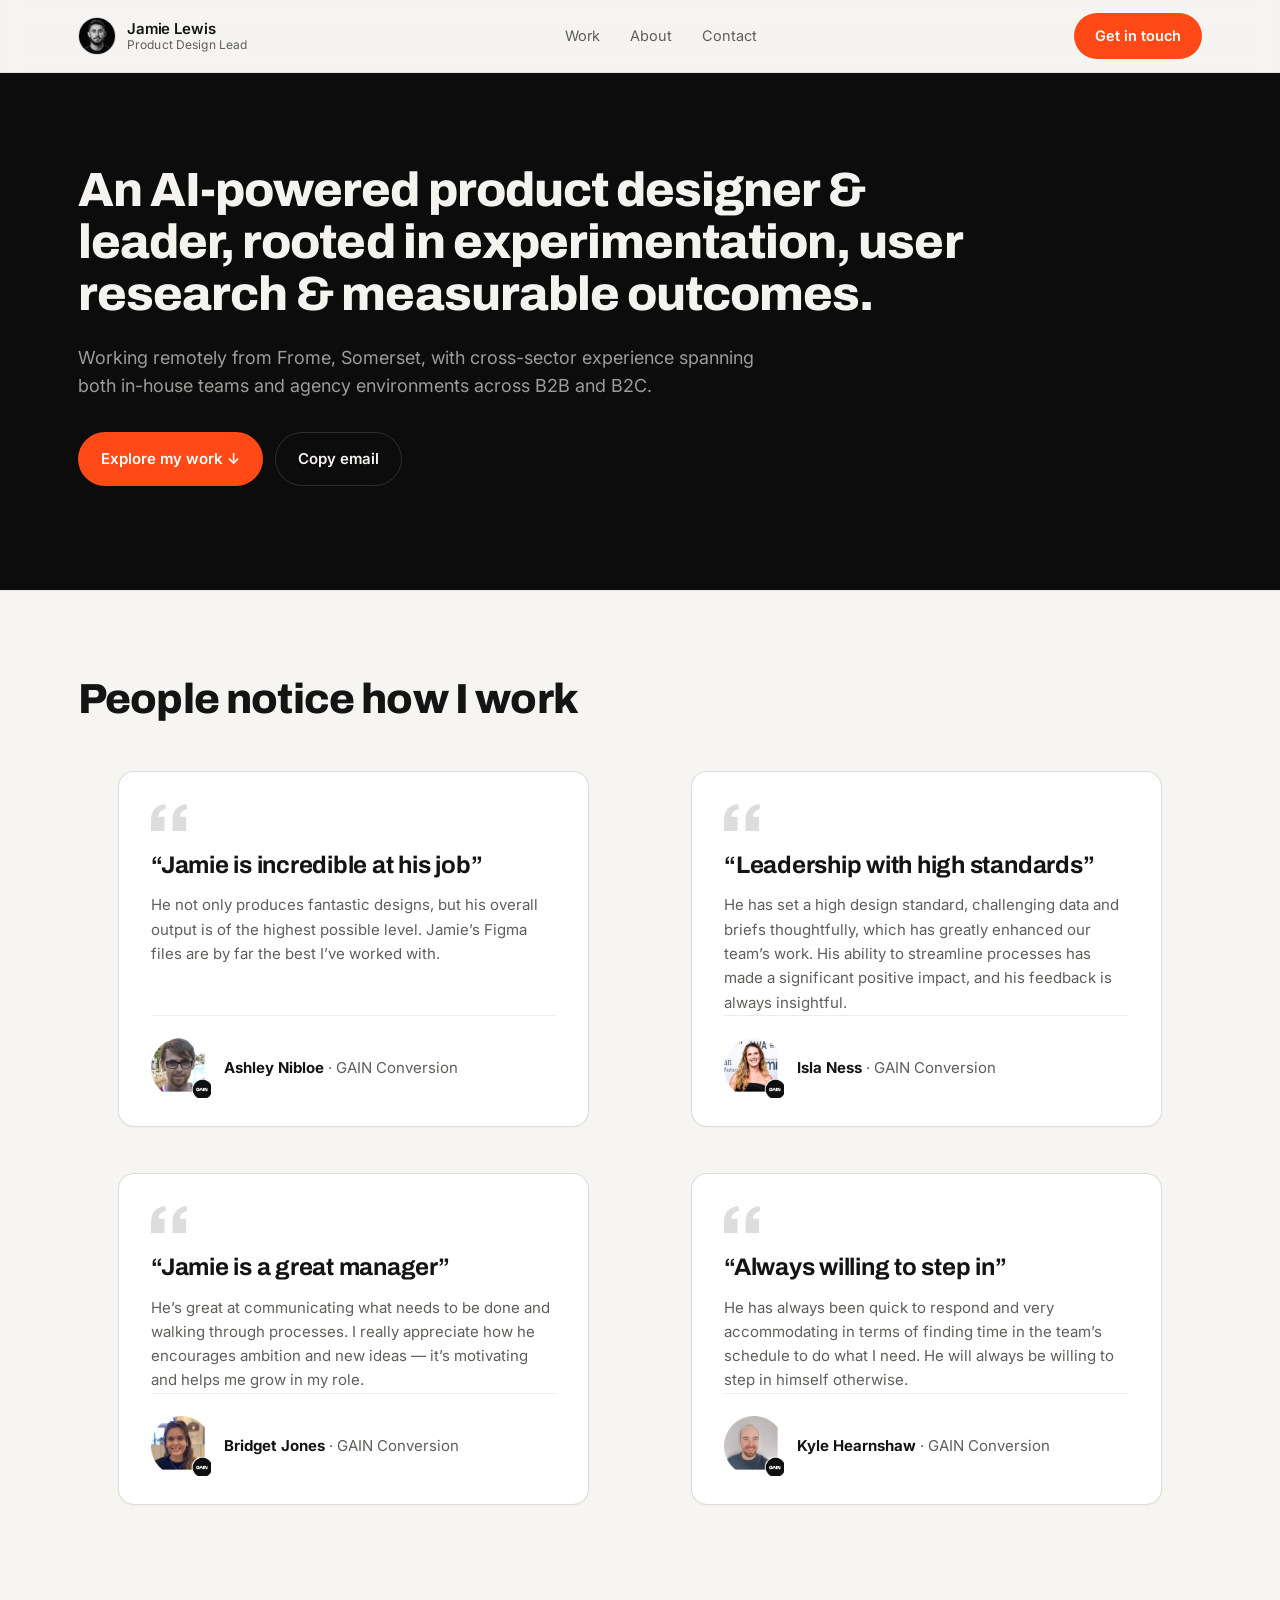
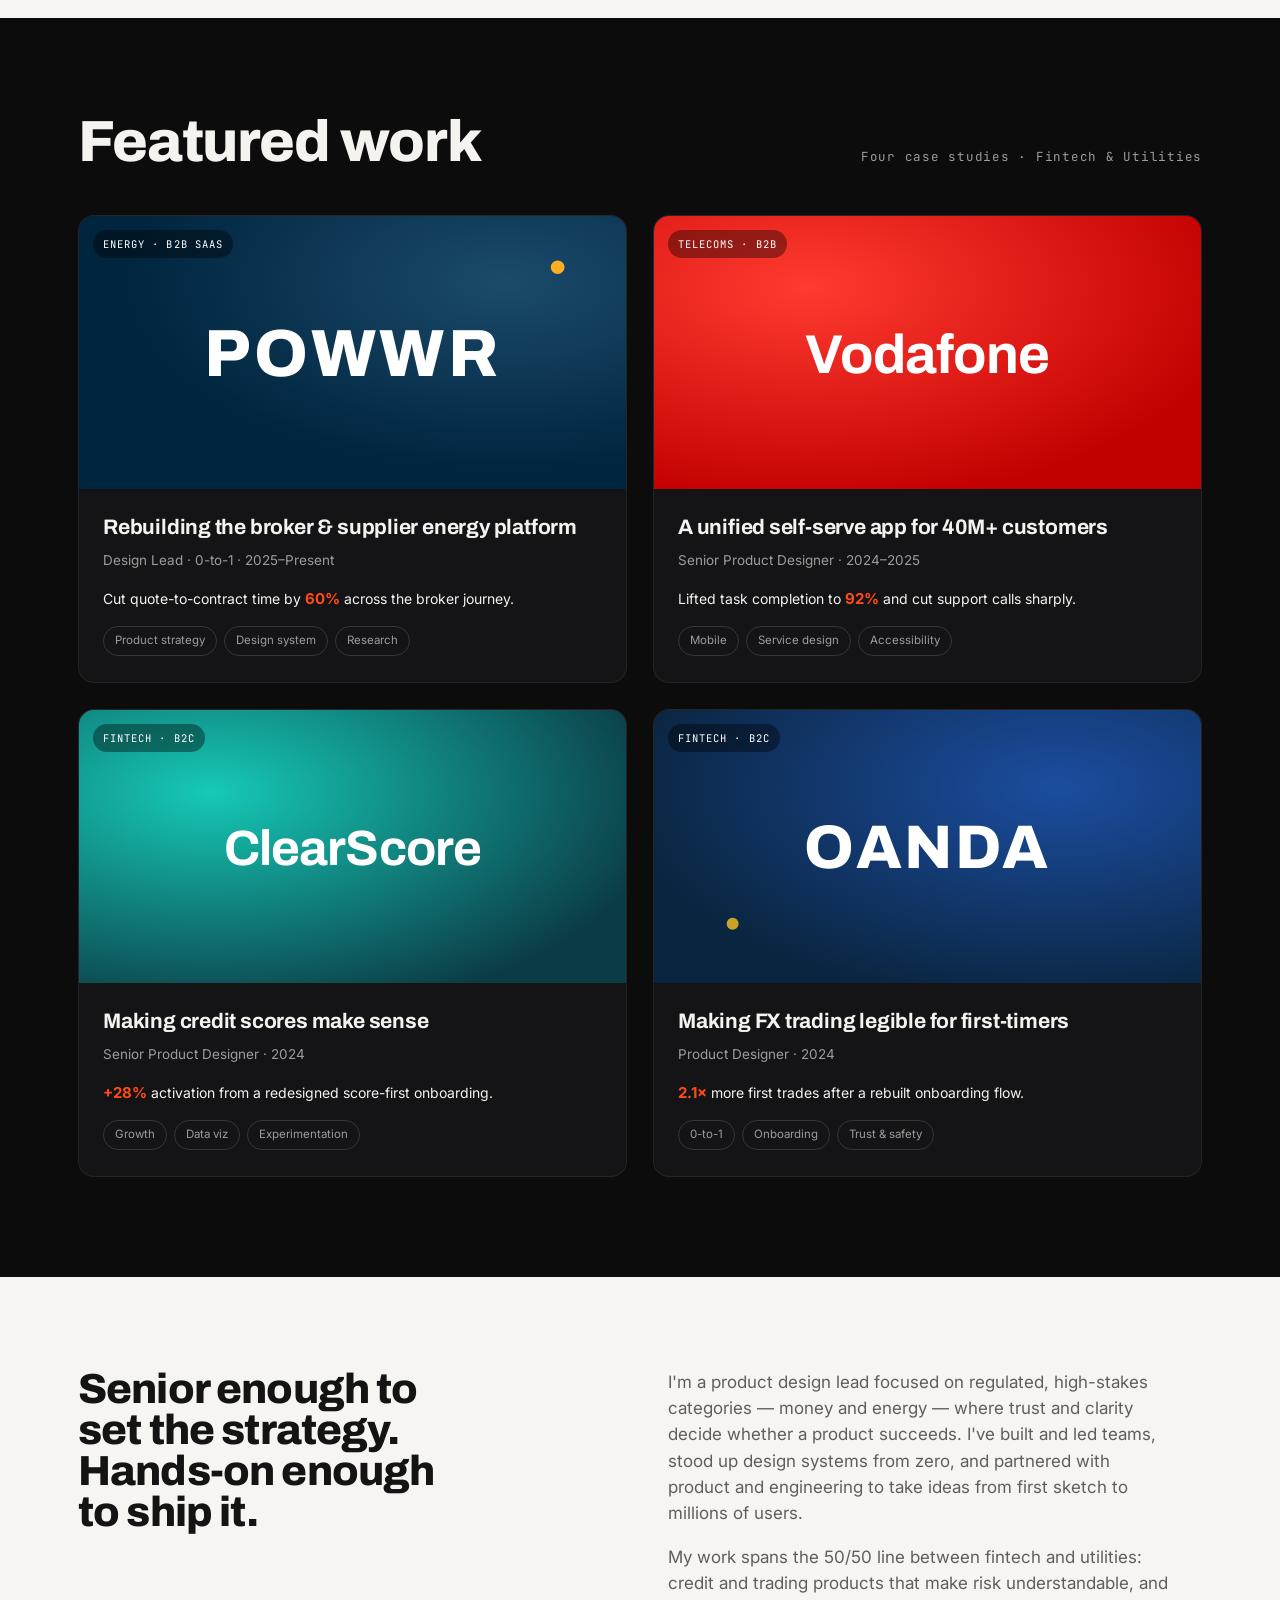
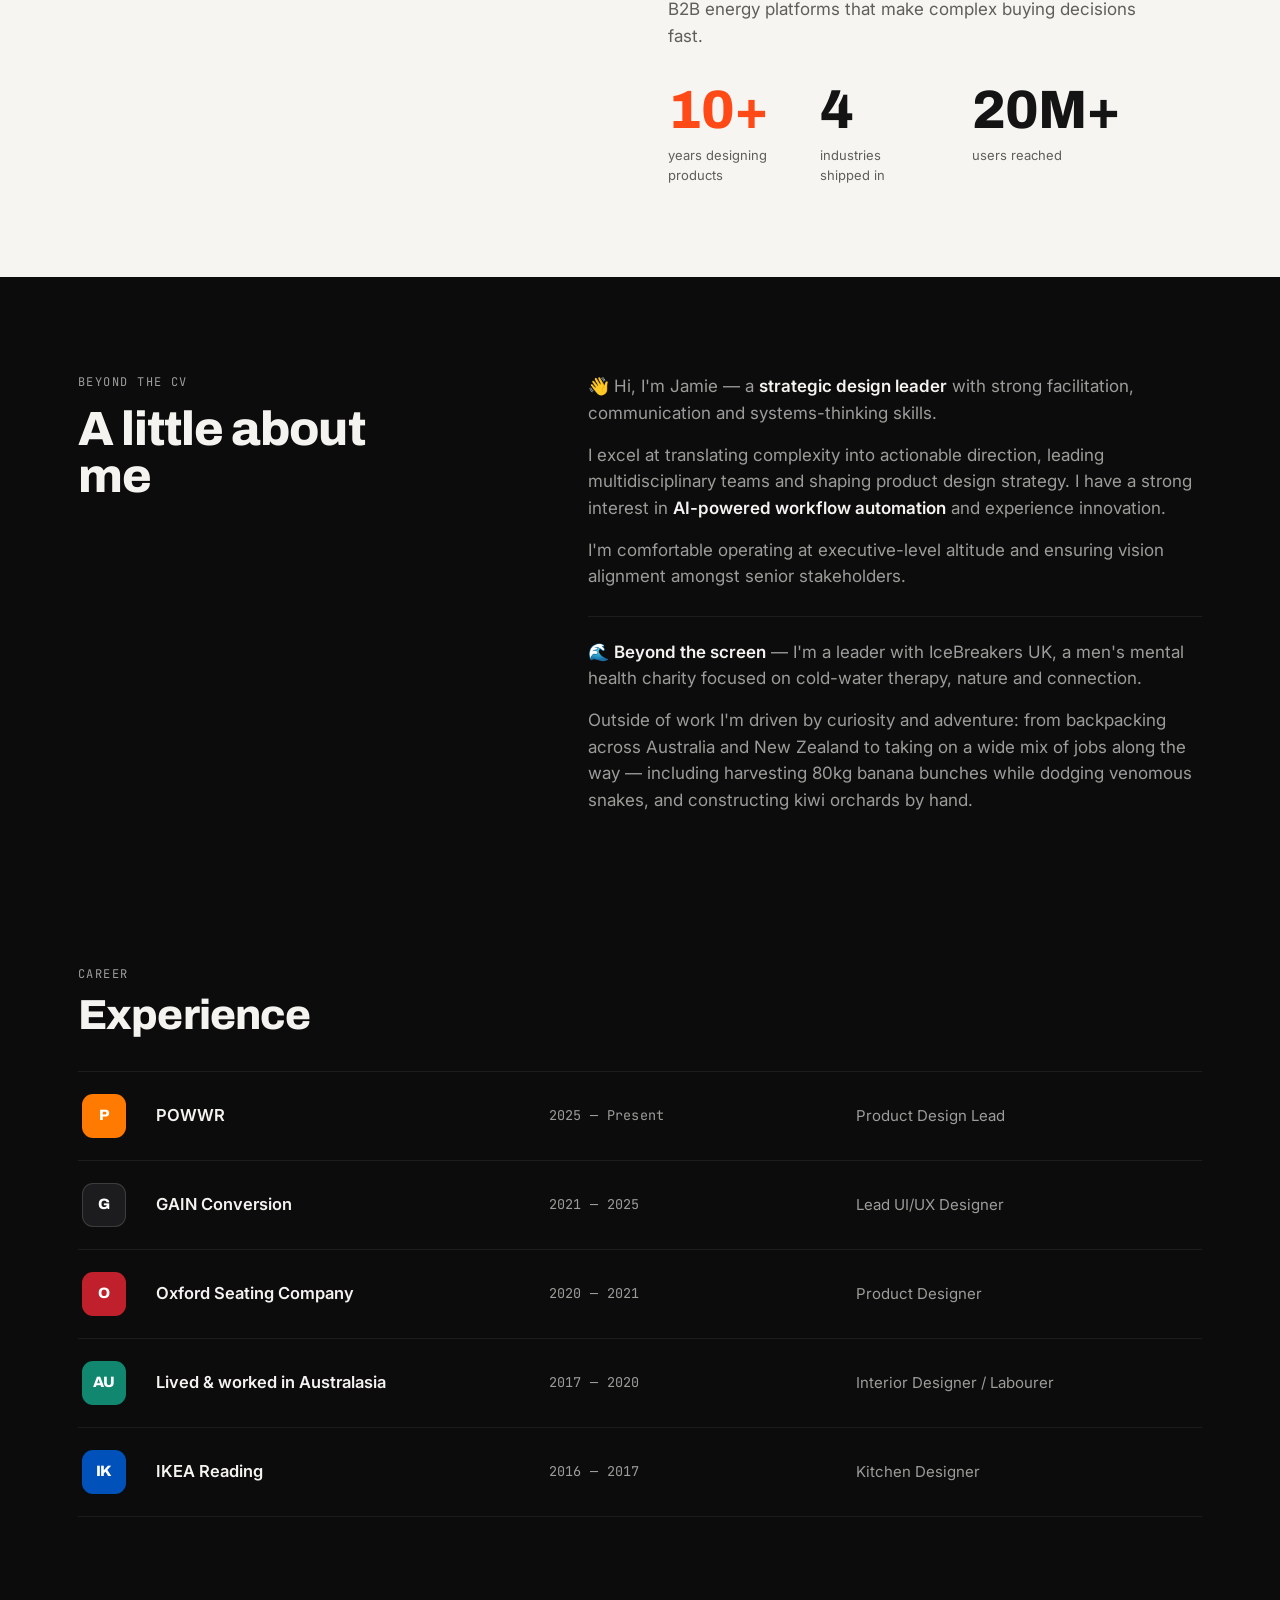
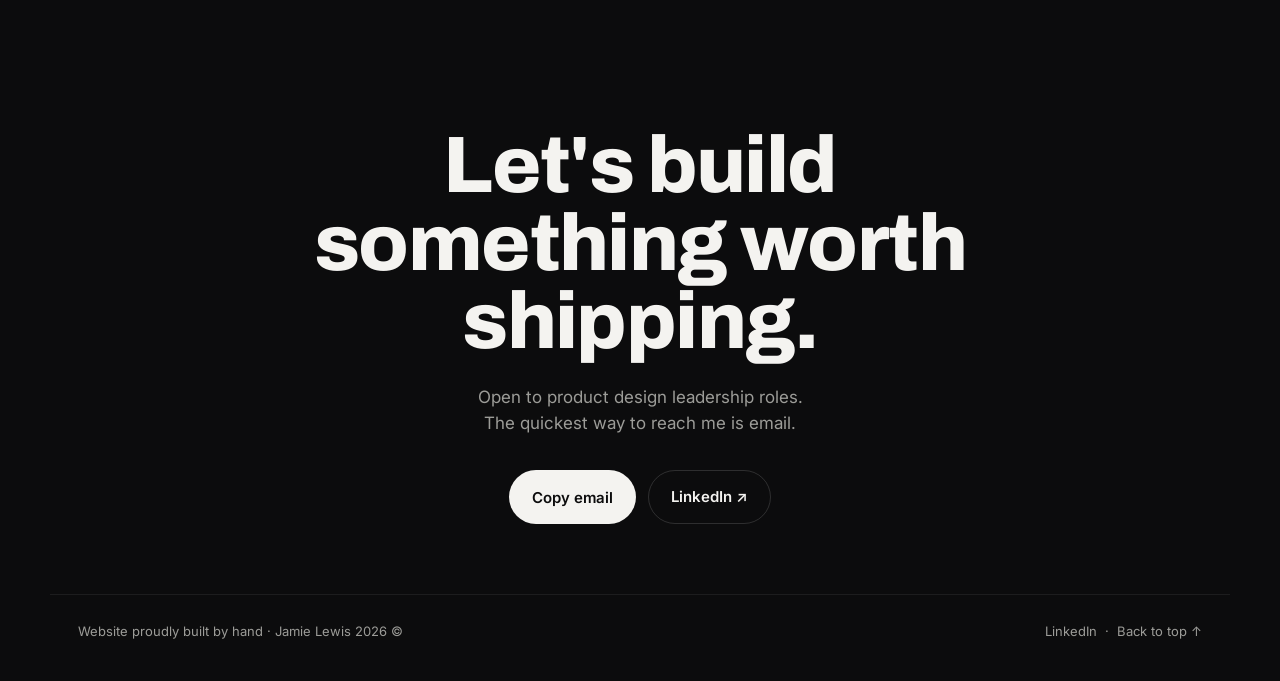
==== commit c7a12ffe: "Update index.html" ====
--- a/index.html
+++ b/index.html
@@ -147,12 +147,13 @@
   /* ---------- testimonials (light) — "People notice how I work" ---------- */
   .tstm{padding:88px 0 96px;border-top:1px solid var(--hair-soft);}
   .tstm-lab{
-    font-family:'Archivo',sans-serif;font-weight:800;font-size:14px;
-    letter-spacing:.08em;text-transform:uppercase;color:var(--orange-ink);
-    margin:0 0 34px;
-  }
-  .tstm-grid{display:grid;grid-template-columns:1fr 1fr;gap:22px;}
-  @media(max-width:760px){.tstm-grid{grid-template-columns:1fr;}}
+    font-family:'Archivo',sans-serif;font-weight:800;
+    font-size:42px;line-height:41px;letter-spacing:-.02em;
+    color:var(--ink);margin:0 0 34px;
+  }
+  @media(max-width:600px){.tstm-lab{font-size:34px;line-height:34px;}}
+  .tstm-grid{display:grid;grid-template-columns:1fr 1fr;column-gap:22px;row-gap:12px;}
+  @media(max-width:760px){.tstm-grid{grid-template-columns:1fr;row-gap:12px;}}
   .tcard{
     background:#fff;border:1px solid var(--hair);border-radius:var(--r);
     padding:32px 32px 28px;display:flex;flex-direction:column;
@@ -166,21 +167,25 @@
   }
   .tcard .body{color:var(--ink-2);font-size:15px;line-height:1.62;margin:14px 0 0;}
   .tcard .who{
-    display:flex;align-items:center;gap:14px;margin-top:auto;
+    display:flex;align-items:center;gap:13px;margin-top:auto;
     padding-top:22px;border-top:1px solid var(--hair-soft);
   }
-  .tcard .who>span:first-child{margin-top:24px;} /* spacing guard if body short */
-  .who-top{margin-top:24px;}
-  .tcard .who img{width:54px;height:54px;flex:none;border-radius:50%;}
-  .tcard .who .nm{font-weight:600;font-size:15px;color:var(--ink);line-height:1.3;}
-  .tcard .who .rl{font-size:13px;color:var(--ink-2);}
+  .tcard .who img{width:60px;height:60px;flex:none;} /* composite already circular + badge; no clip */
+  .tcard .who .attr{font-size:15px;line-height:1.35;color:var(--ink-2);}
+  .tcard .who .nm{font-weight:700;color:var(--ink);}
   /* Framer-style pop-in: row 1 on arrival, row 2 on further scroll */
   .tcard{opacity:0;transform:translateY(26px) scale(.985);
-    transition:opacity .6s var(--ease),transform .6s var(--ease);}
+    transition:opacity .6s var(--ease),transform .6s var(--ease),box-shadow .3s var(--ease),border-color .3s var(--ease);}
   .tcard.in{opacity:1;transform:none;}
   .tcard:nth-child(2),.tcard:nth-child(4){transition-delay:.1s;}
+  .tcard.in:hover{
+    transform:translateY(-6px);
+    box-shadow:0 16px 34px rgba(20,20,20,.12);
+    border-color:var(--hair);
+  }
   @media(prefers-reduced-motion:reduce){
-    .tcard{opacity:1;transform:none;transition:none;}
+    .tcard{opacity:1;transform:none;transition:box-shadow .3s var(--ease);}
+    .tcard.in:hover{transform:none;}
   }
   /* ---------- recent work (dark) ---------- */
   .work{background:var(--night);color:var(--snow);padding:96px 0 100px;}
@@ -376,10 +381,7 @@
         <p class="body">He not only produces fantastic designs, but his overall output is of the highest possible level. Jamie’s Figma files are by far the best I’ve worked with.</p>
         <figcaption class="who">
           <img src="ashley-gain.png" alt="Ashley Nibloe — GAIN Conversion" width="54" height="54" loading="lazy" />
-          <span>
-            <span class="nm">Ashley Nibloe</span><br>
-            <span class="rl">Senior Front End Developer · GAIN Conversion</span>
-          </span>
+          <span class="attr"><span class="nm">Ashley Nibloe</span> · GAIN Conversion</span>
         </figcaption>
       </figure>
       <!-- Isla -->
@@ -391,10 +393,7 @@
         <p class="body">He has set a high design standard, challenging data and briefs thoughtfully, which has greatly enhanced our team’s work. His ability to streamline processes has made a significant positive impact, and his feedback is always insightful.</p>
         <figcaption class="who">
           <img src="isla-gain.png" alt="Isla Ness — GAIN Conversion" width="54" height="54" loading="lazy" />
-          <span>
-            <span class="nm">Isla Ness</span><br>
-            <span class="rl">Senior Consultant · GAIN Conversion</span>
-          </span>
+          <span class="attr"><span class="nm">Isla Ness</span> · GAIN Conversion</span>
         </figcaption>
       </figure>
       <!-- Bridget -->
@@ -406,10 +405,7 @@
         <p class="body">He’s great at communicating what needs to be done and walking through processes. I really appreciate how he encourages ambition and new ideas — it’s motivating and helps me grow in my role.</p>
         <figcaption class="who">
           <img src="bridget-gain.png" alt="Bridget Jones — GAIN Conversion" width="54" height="54" loading="lazy" />
-          <span>
-            <span class="nm">Bridget Jones</span><br>
-            <span class="rl">Junior UI/UX Designer · GAIN Conversion</span>
-          </span>
+          <span class="attr"><span class="nm">Bridget Jones</span> · GAIN Conversion</span>
         </figcaption>
       </figure>
       <!-- Kyle -->
@@ -421,10 +417,7 @@
         <p class="body">He has always been quick to respond and very accommodating in terms of finding time in the team’s schedule to do what I need. He will always be willing to step in himself otherwise.</p>
         <figcaption class="who">
           <img src="kyle-gain.png" alt="Kyle Hearnshaw — GAIN Conversion" width="54" height="54" loading="lazy" />
-          <span>
-            <span class="nm">Kyle Hearnshaw</span><br>
-            <span class="rl">Director of Product &amp; Strategy · GAIN Conversion</span>
-          </span>
+          <span class="attr"><span class="nm">Kyle Hearnshaw</span> · GAIN Conversion</span>
         </figcaption>
       </figure>
     </div>
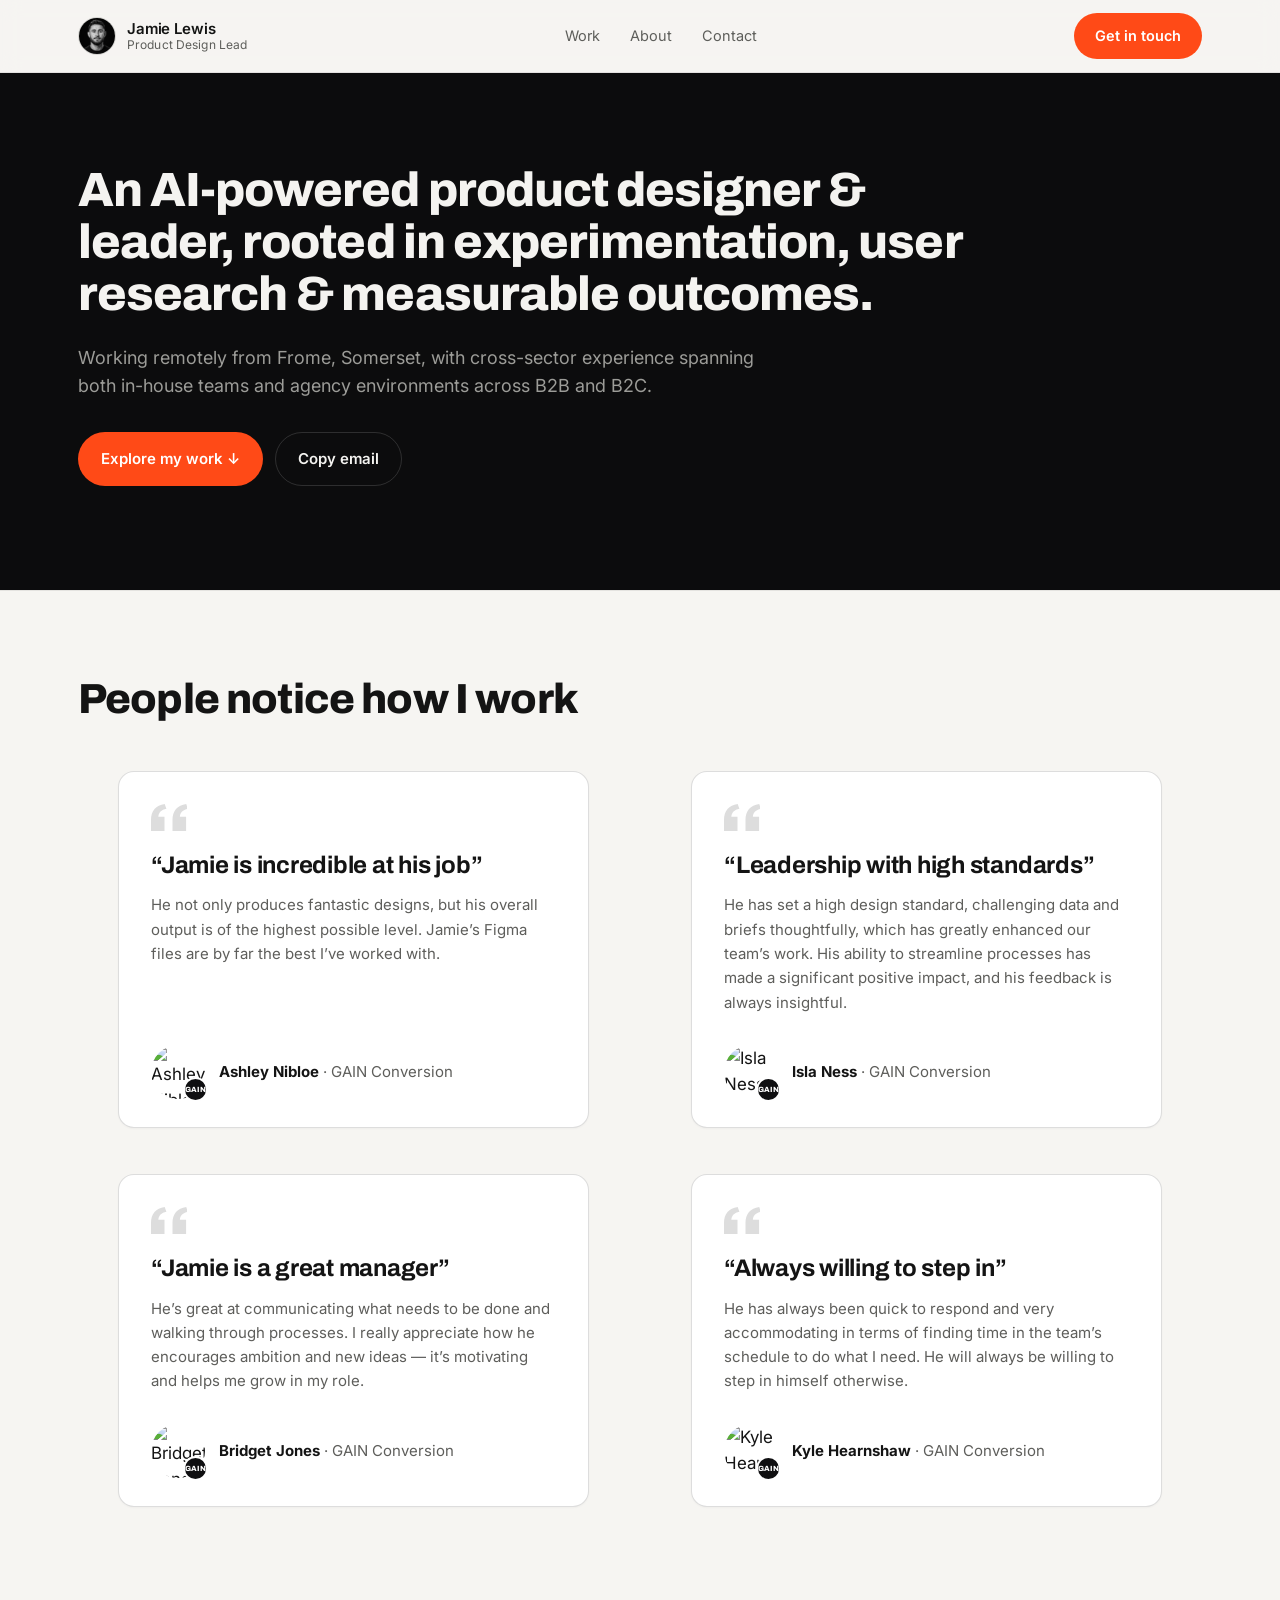
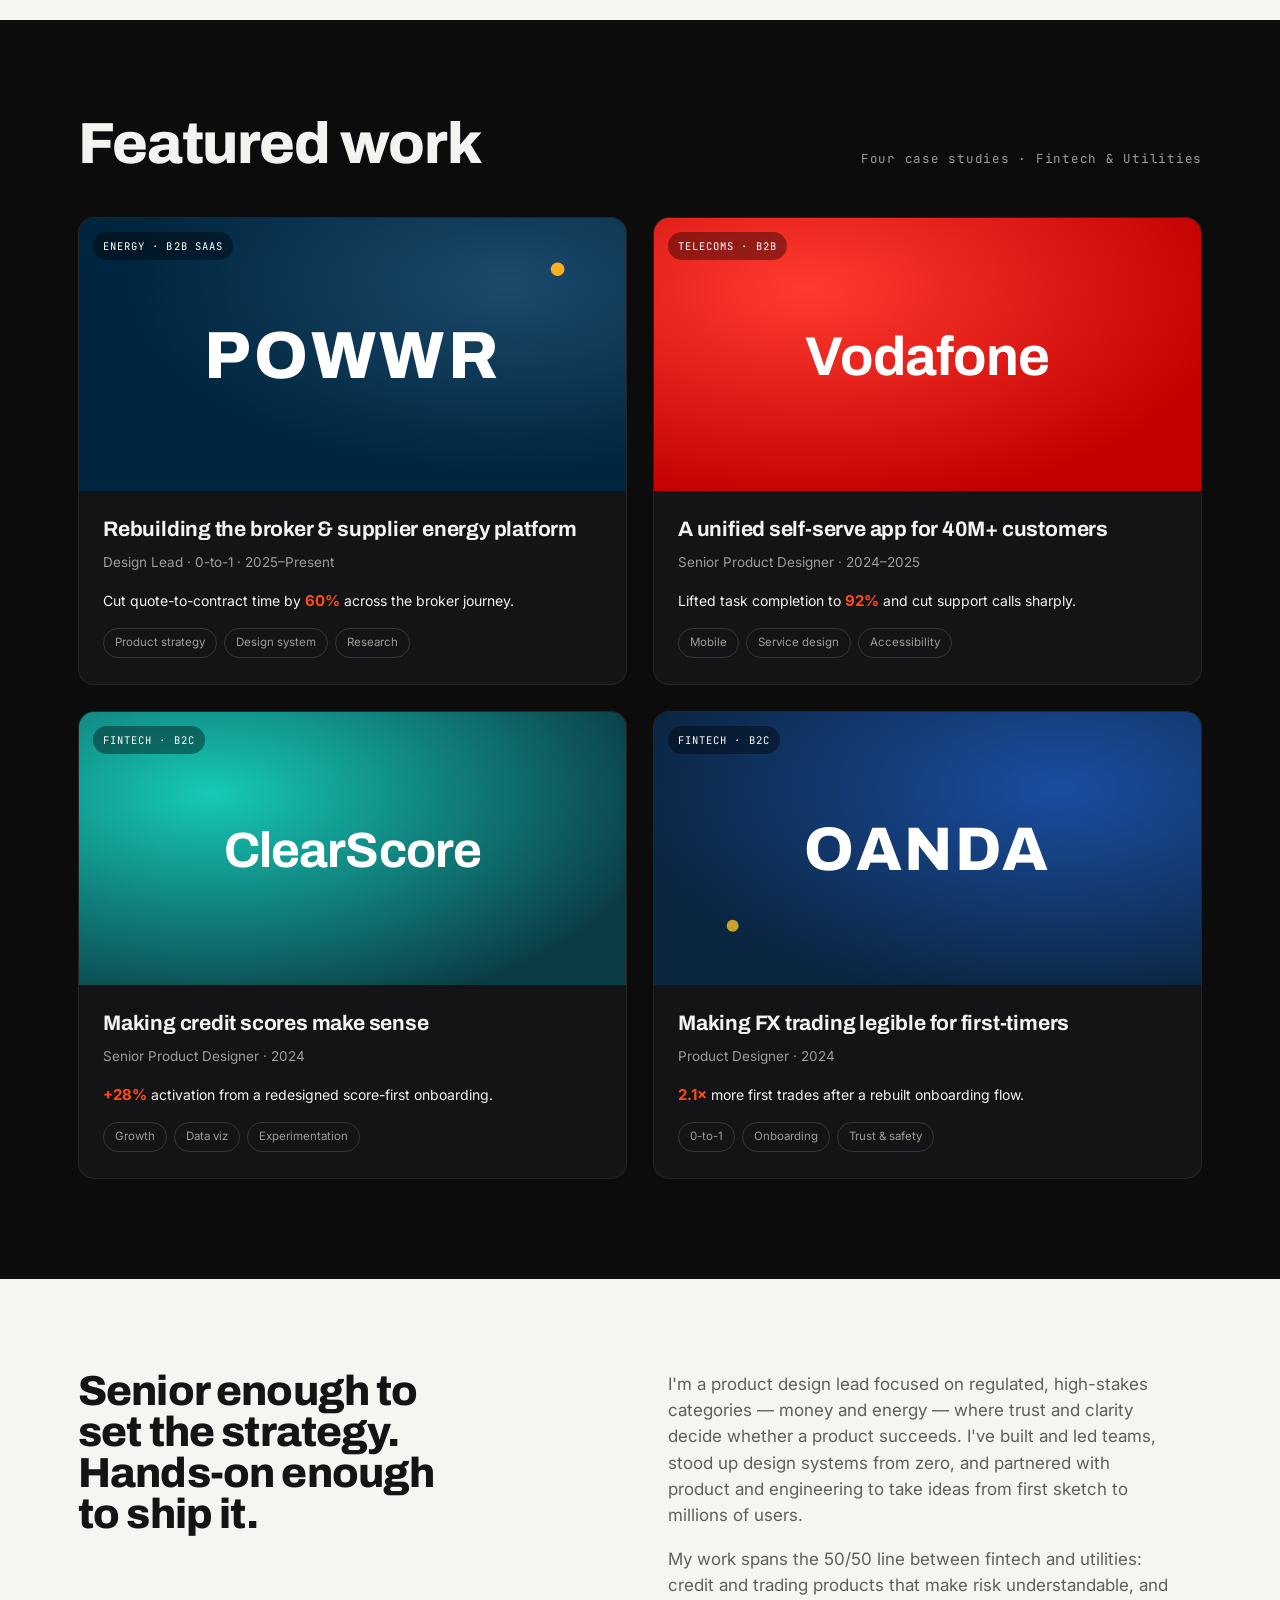
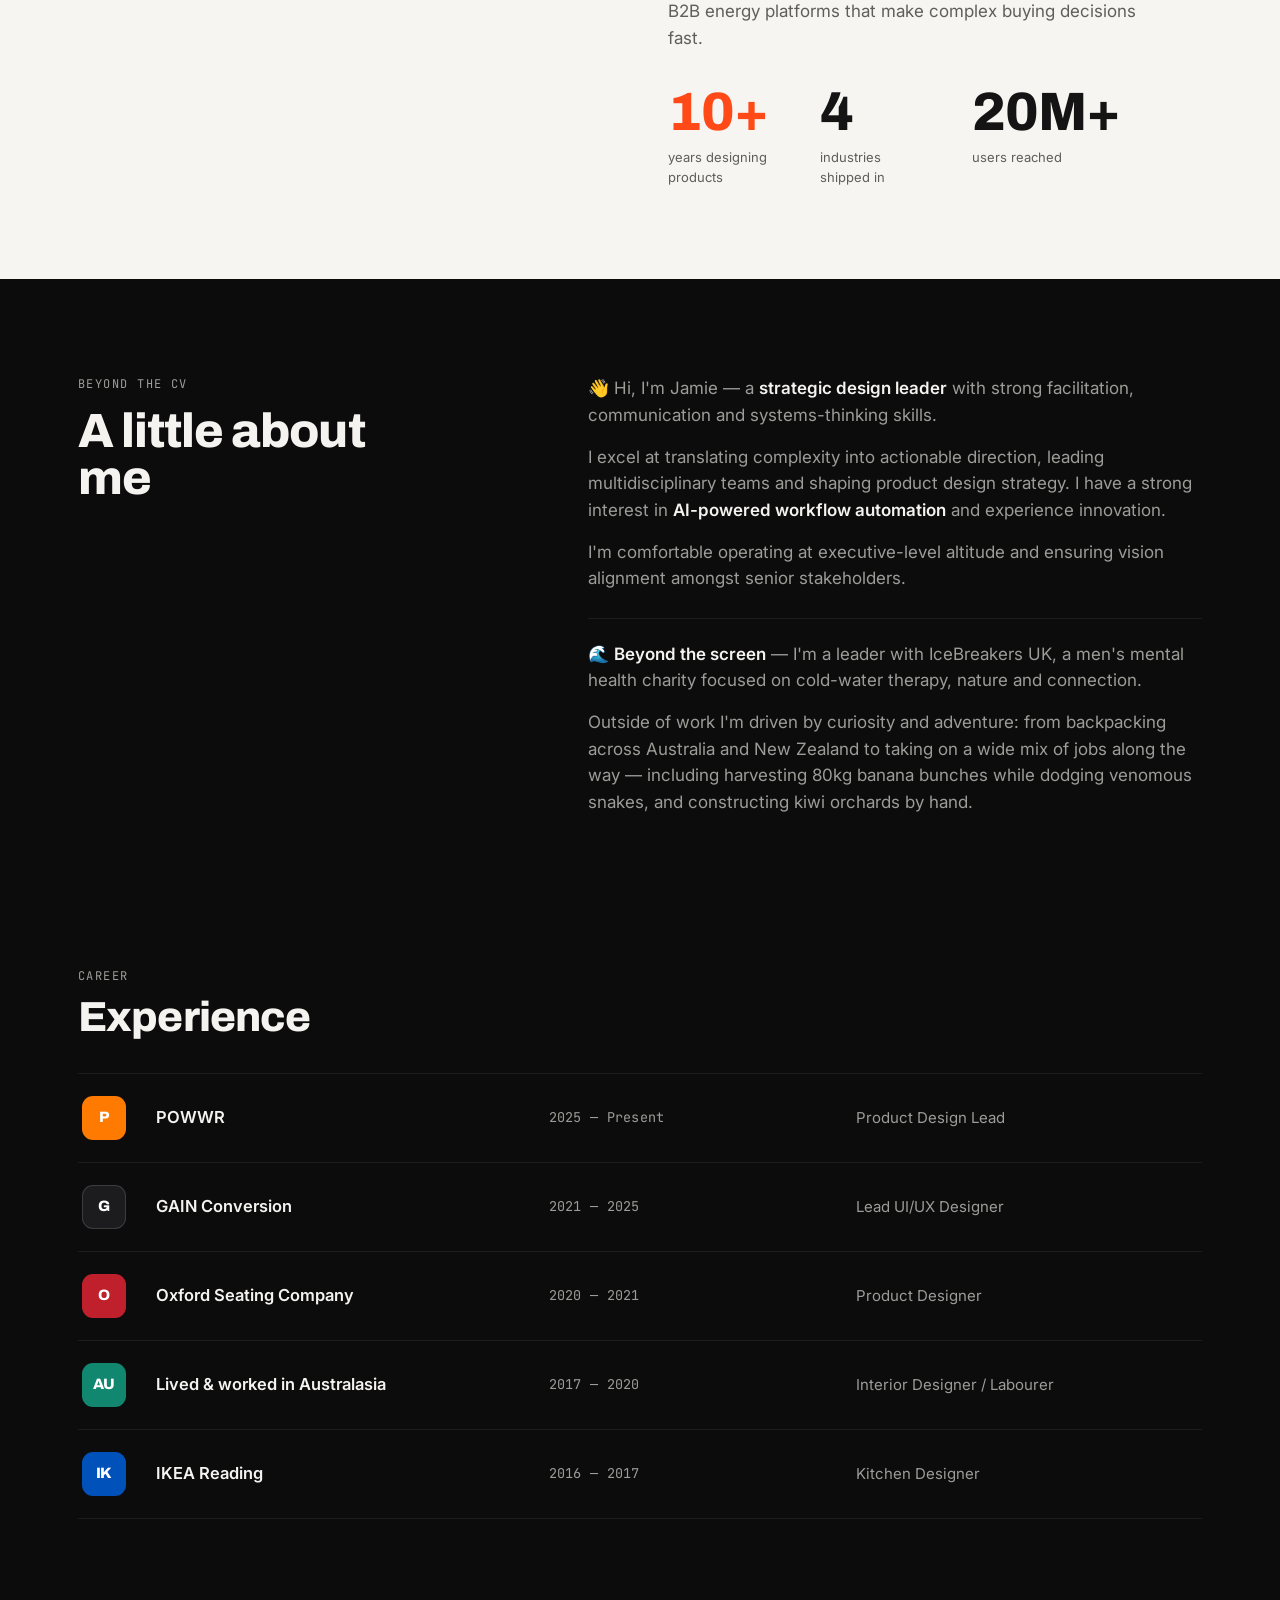
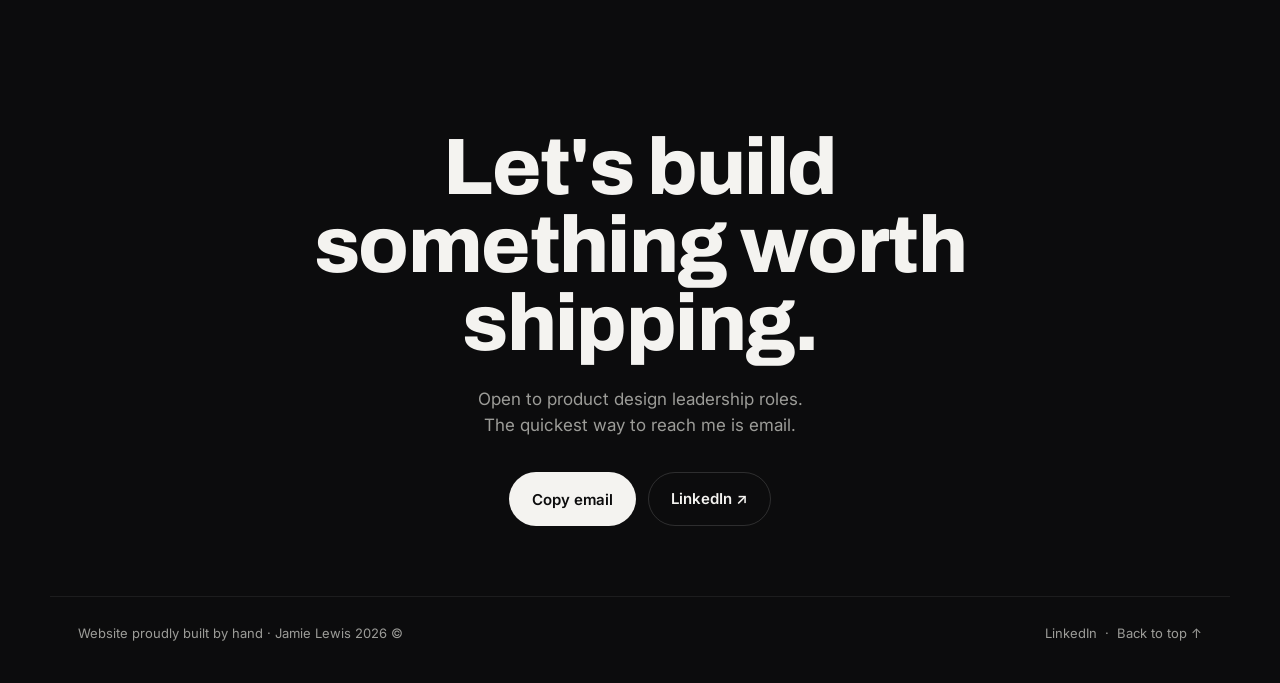
==== commit 5b3ed004: "Update index.html" ====
--- a/index.html
+++ b/index.html
@@ -167,10 +167,21 @@
   }
   .tcard .body{color:var(--ink-2);font-size:15px;line-height:1.62;margin:14px 0 0;}
   .tcard .who{
-    display:flex;align-items:center;gap:13px;margin-top:auto;
-    padding-top:22px;border-top:1px solid var(--hair-soft);
-  }
-  .tcard .who img{width:60px;height:60px;flex:none;} /* composite already circular + badge; no clip */
+    display:flex;align-items:center;gap:14px;margin-top:auto;
+    padding-top:30px;
+  }
+  .pfp{position:relative;width:54px;height:54px;flex:none;}
+  .pfp>img{width:54px;height:54px;border-radius:50%;object-fit:cover;display:block;}
+  .pfp .gain{
+    position:absolute;right:-3px;bottom:-3px;
+    width:25px;height:25px;border-radius:50%;
+    background:#0F0F11;border:2px solid #fff;
+    display:flex;align-items:center;justify-content:center;
+  }
+  .pfp .gain b{
+    font-family:'Archivo',sans-serif;font-weight:800;
+    font-size:7.5px;letter-spacing:.02em;color:#fff;line-height:1;
+  }
   .tcard .who .attr{font-size:15px;line-height:1.35;color:var(--ink-2);}
   .tcard .who .nm{font-weight:700;color:var(--ink);}
   /* Framer-style pop-in: row 1 on arrival, row 2 on further scroll */
@@ -380,7 +391,10 @@
         <blockquote class="headline">“Jamie is incredible at his job”</blockquote>
         <p class="body">He not only produces fantastic designs, but his overall output is of the highest possible level. Jamie’s Figma files are by far the best I’ve worked with.</p>
         <figcaption class="who">
-          <img src="ashley-gain.png" alt="Ashley Nibloe — GAIN Conversion" width="54" height="54" loading="lazy" />
+          <span class="pfp">
+            <img src="ashley.png" alt="Ashley Nibloe" width="54" height="54" loading="lazy" />
+            <span class="gain" aria-hidden="true"><b>GAIN</b></span>
+          </span>
           <span class="attr"><span class="nm">Ashley Nibloe</span> · GAIN Conversion</span>
         </figcaption>
       </figure>
@@ -392,7 +406,10 @@
         <blockquote class="headline">“Leadership with high standards”</blockquote>
         <p class="body">He has set a high design standard, challenging data and briefs thoughtfully, which has greatly enhanced our team’s work. His ability to streamline processes has made a significant positive impact, and his feedback is always insightful.</p>
         <figcaption class="who">
-          <img src="isla-gain.png" alt="Isla Ness — GAIN Conversion" width="54" height="54" loading="lazy" />
+          <span class="pfp">
+            <img src="isla.png" alt="Isla Ness" width="54" height="54" loading="lazy" />
+            <span class="gain" aria-hidden="true"><b>GAIN</b></span>
+          </span>
           <span class="attr"><span class="nm">Isla Ness</span> · GAIN Conversion</span>
         </figcaption>
       </figure>
@@ -404,7 +421,10 @@
         <blockquote class="headline">“Jamie is a great manager”</blockquote>
         <p class="body">He’s great at communicating what needs to be done and walking through processes. I really appreciate how he encourages ambition and new ideas — it’s motivating and helps me grow in my role.</p>
         <figcaption class="who">
-          <img src="bridget-gain.png" alt="Bridget Jones — GAIN Conversion" width="54" height="54" loading="lazy" />
+          <span class="pfp">
+            <img src="bridget.png" alt="Bridget Jones" width="54" height="54" loading="lazy" />
+            <span class="gain" aria-hidden="true"><b>GAIN</b></span>
+          </span>
           <span class="attr"><span class="nm">Bridget Jones</span> · GAIN Conversion</span>
         </figcaption>
       </figure>
@@ -416,7 +436,10 @@
         <blockquote class="headline">“Always willing to step in”</blockquote>
         <p class="body">He has always been quick to respond and very accommodating in terms of finding time in the team’s schedule to do what I need. He will always be willing to step in himself otherwise.</p>
         <figcaption class="who">
-          <img src="kyle-gain.png" alt="Kyle Hearnshaw — GAIN Conversion" width="54" height="54" loading="lazy" />
+          <span class="pfp">
+            <img src="kyle.png" alt="Kyle Hearnshaw" width="54" height="54" loading="lazy" />
+            <span class="gain" aria-hidden="true"><b>GAIN</b></span>
+          </span>
           <span class="attr"><span class="nm">Kyle Hearnshaw</span> · GAIN Conversion</span>
         </figcaption>
       </figure>
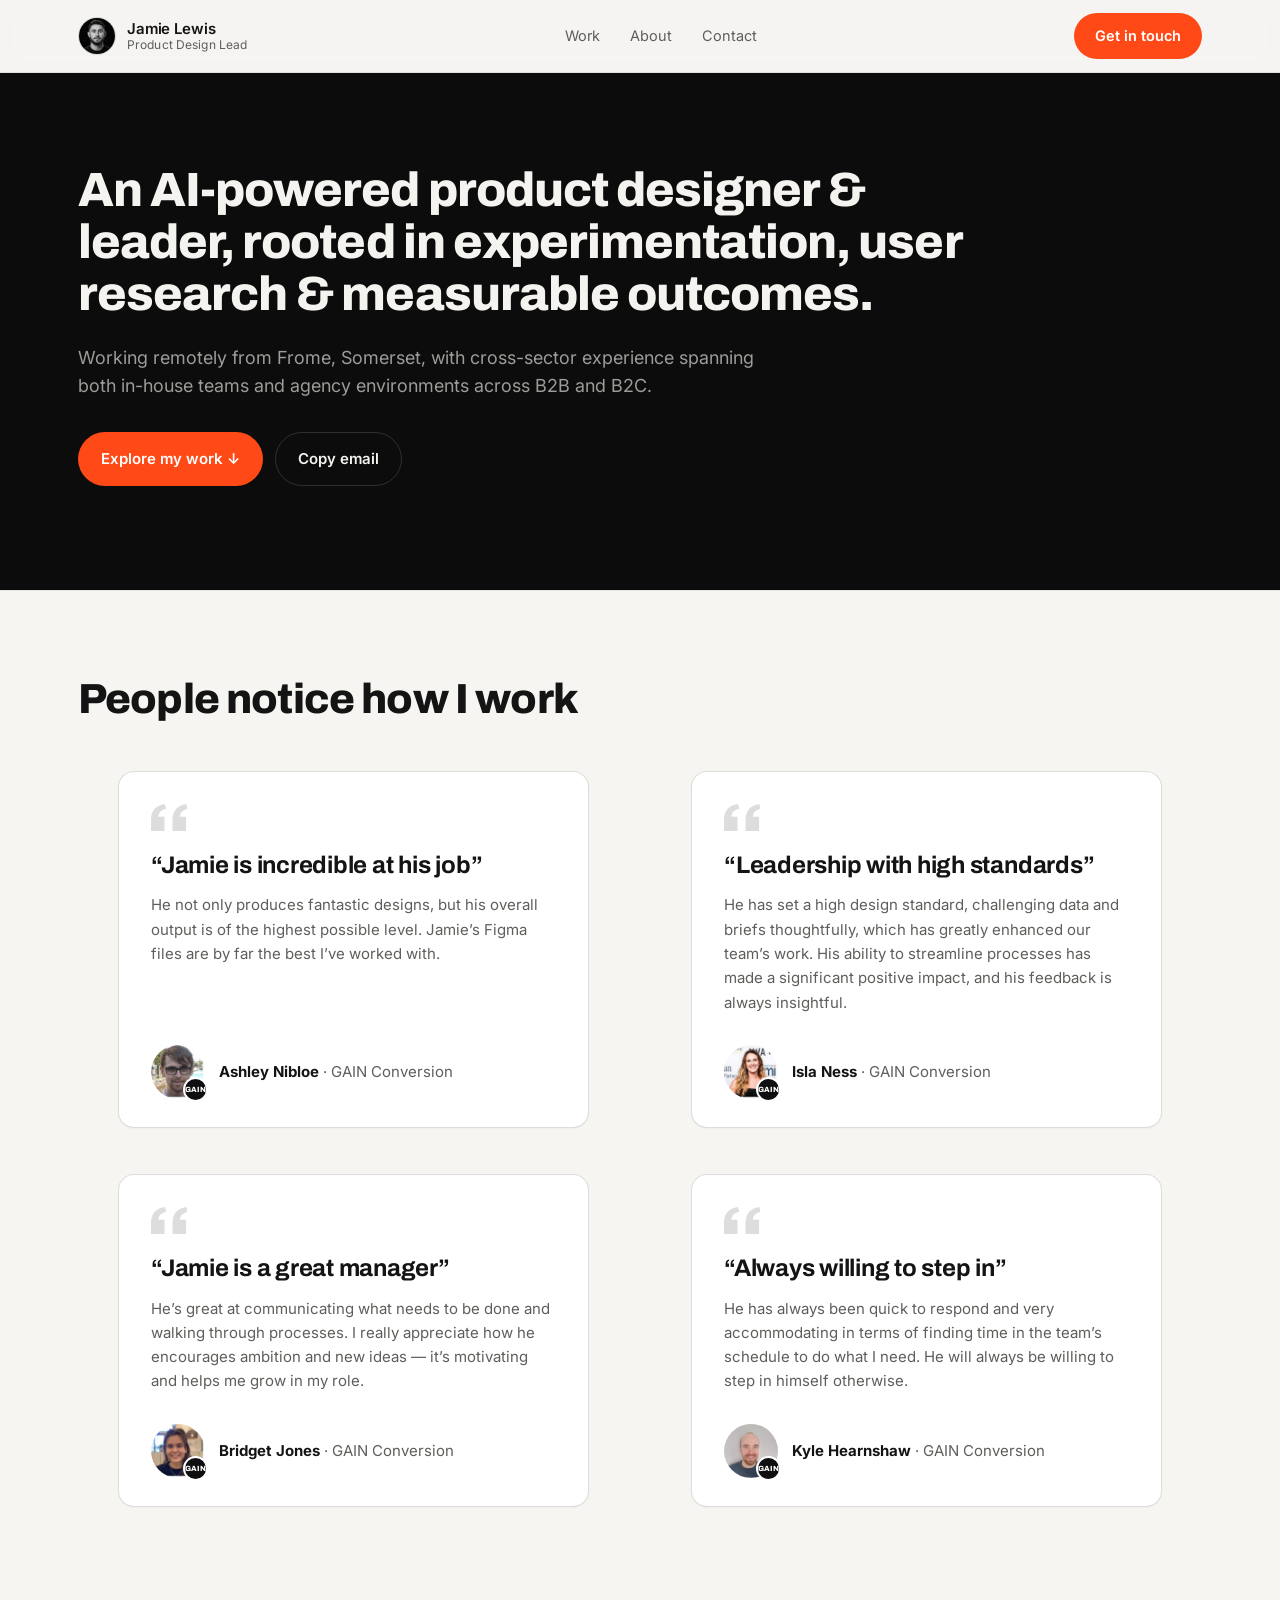
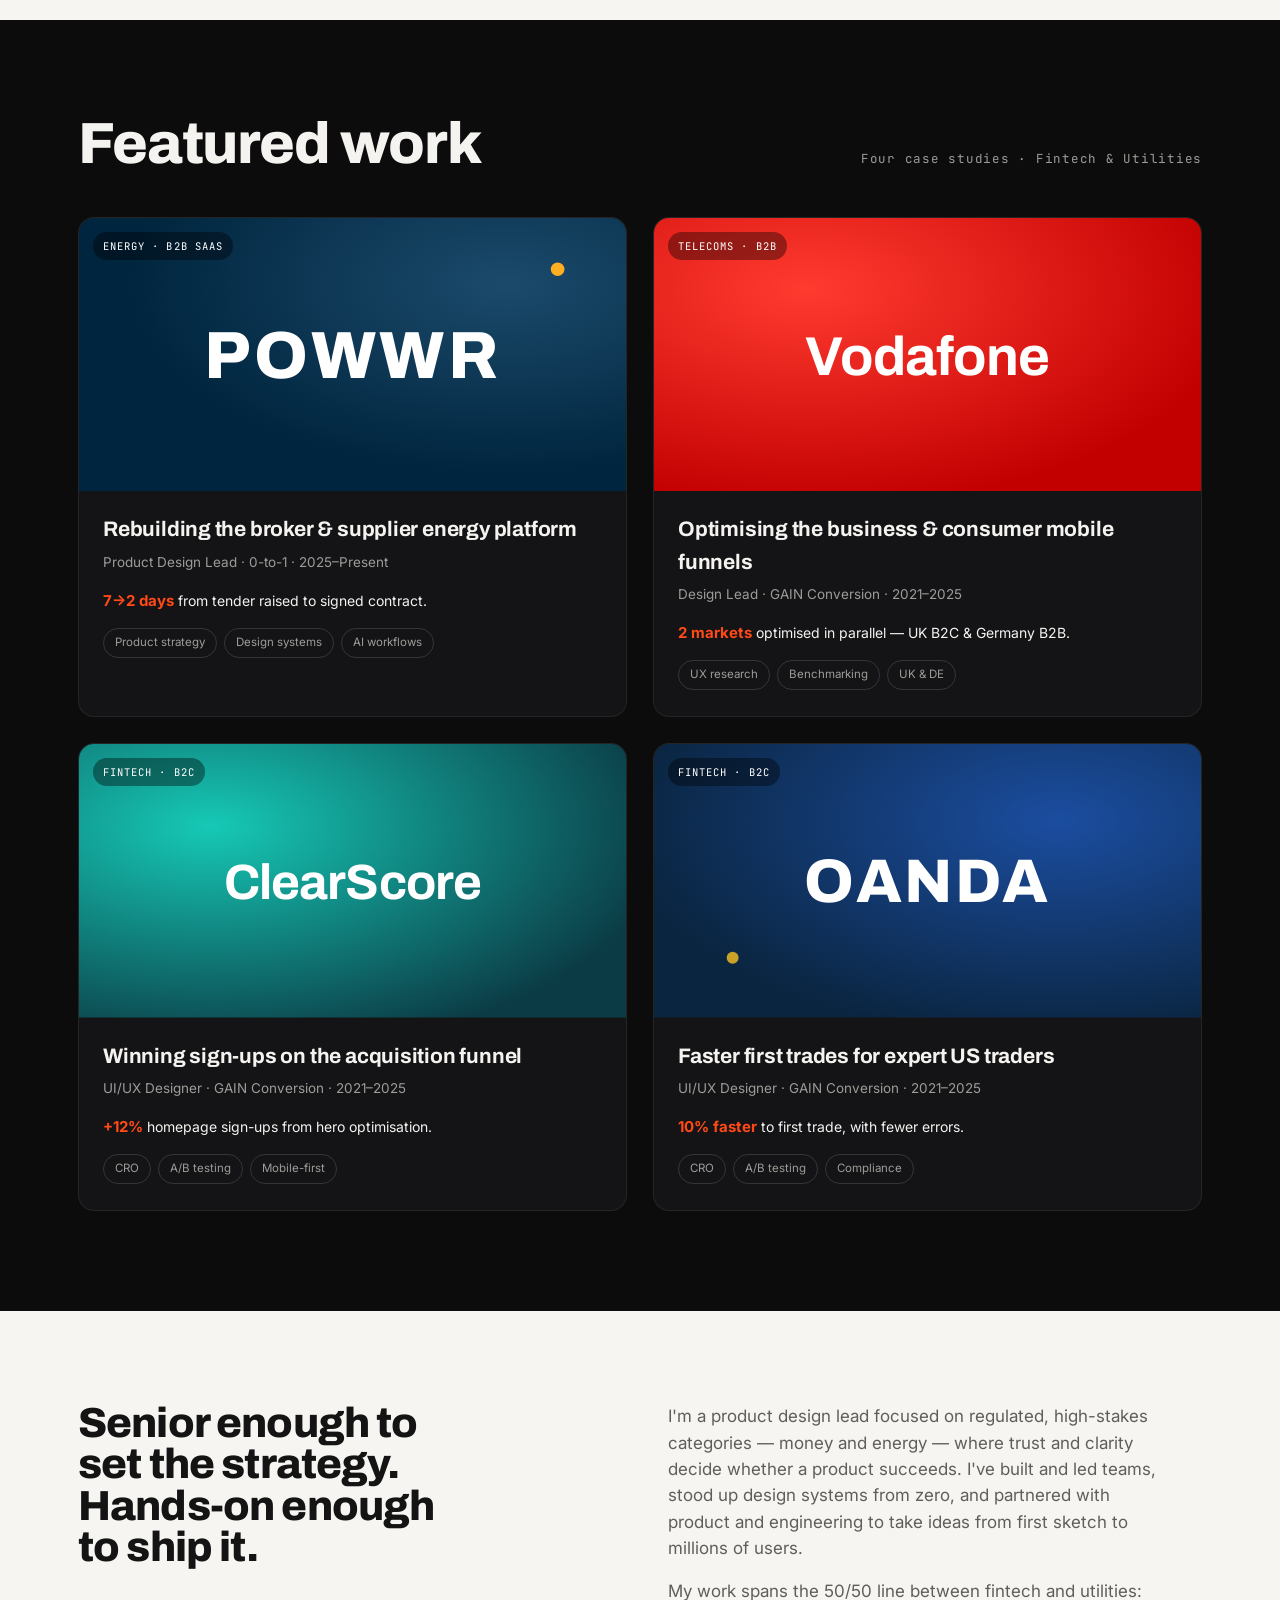
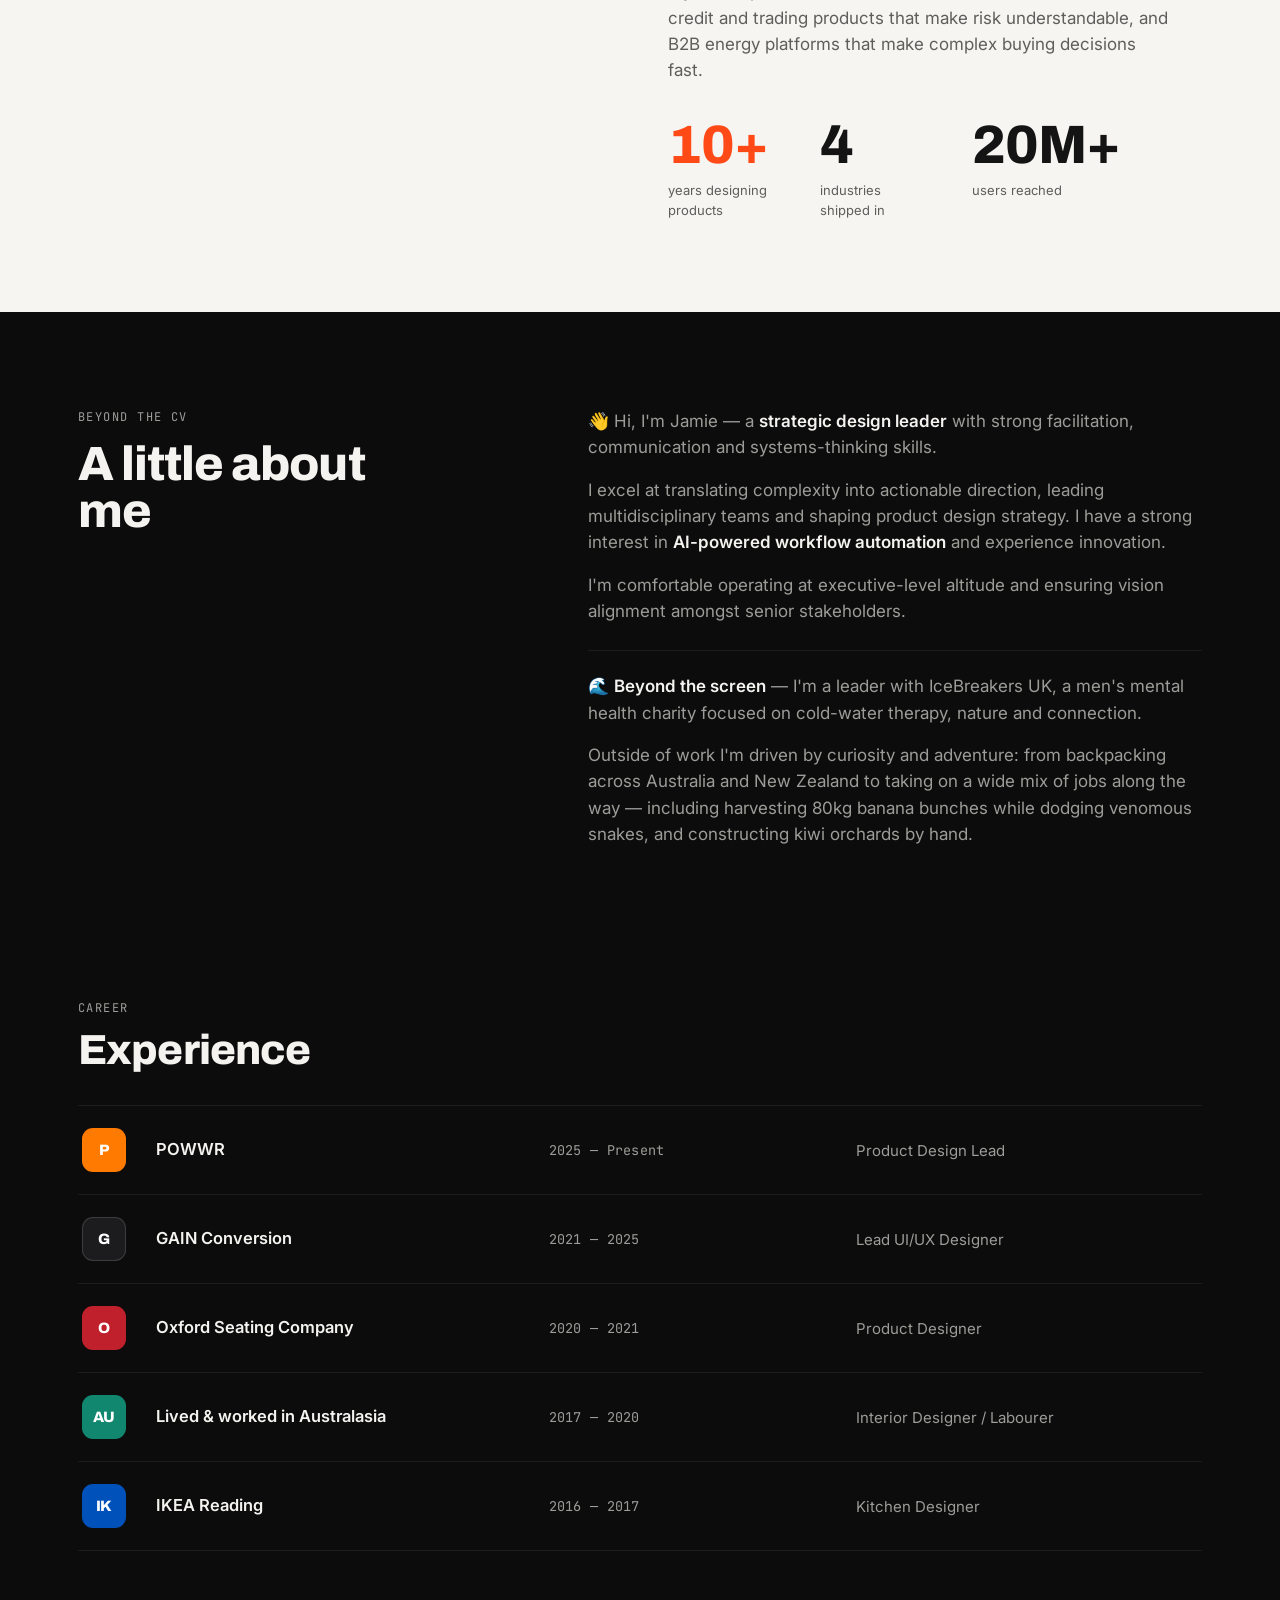
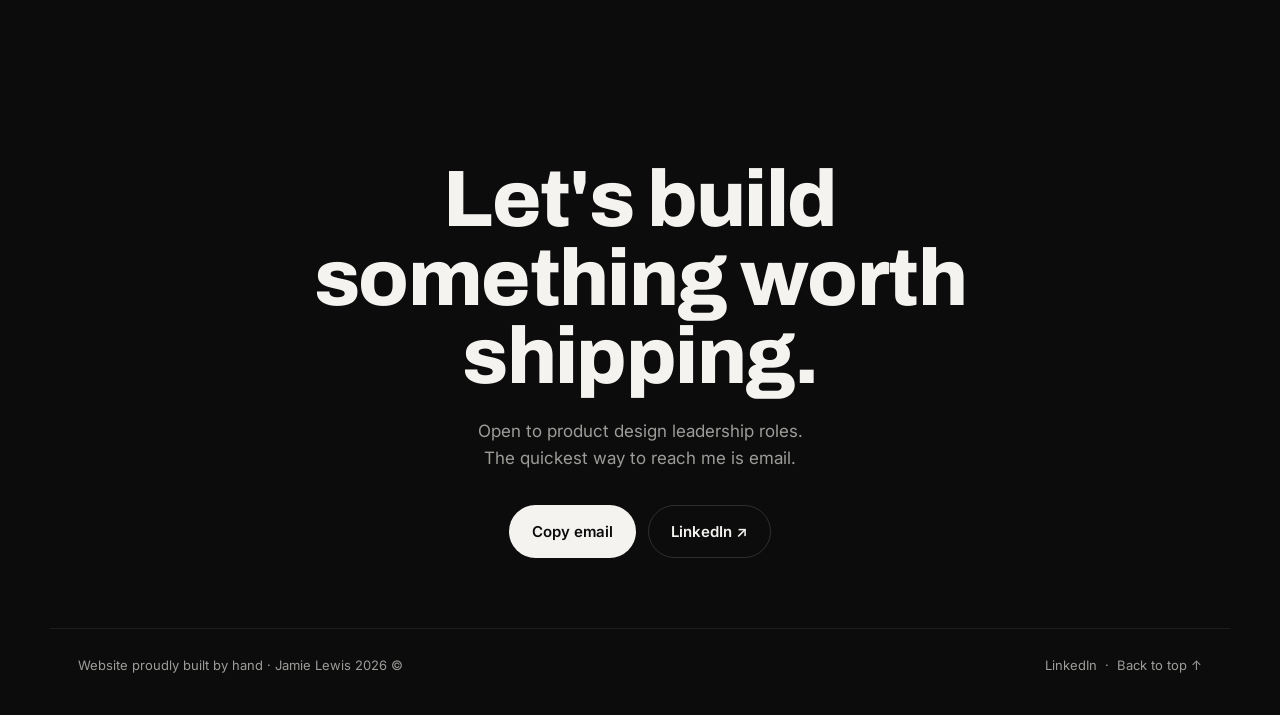
==== commit 6fd6a954: "Update index.html" ====
--- a/index.html
+++ b/index.html
@@ -471,9 +471,9 @@
         </div>
         <div class="card-body">
           <h3>Rebuilding the broker &amp; supplier energy platform</h3>
-          <p class="card-role">Design Lead · 0-to-1 · 2025–Present</p>
-          <p class="card-impact">Cut quote-to-contract time by <b>60%</b> across the broker journey.</p>
-          <div class="card-tags"><span>Product strategy</span><span>Design system</span><span>Research</span></div>
+          <p class="card-role">Product Design Lead · 0-to-1 · 2025–Present</p>
+          <p class="card-impact"><b>7&rarr;2 days</b> from tender raised to signed contract.</p>
+          <div class="card-tags"><span>Product strategy</span><span>Design systems</span><span>AI workflows</span></div>
         </div>
       </a>
       <!-- Vodafone -->
@@ -491,10 +491,10 @@
           </svg>
         </div>
         <div class="card-body">
-          <h3>A unified self-serve app for 40M+ customers</h3>
-          <p class="card-role">Senior Product Designer · 2024–2025</p>
-          <p class="card-impact">Lifted task completion to <b>92%</b> and cut support calls sharply.</p>
-          <div class="card-tags"><span>Mobile</span><span>Service design</span><span>Accessibility</span></div>
+          <h3>Optimising the business &amp; consumer mobile funnels</h3>
+          <p class="card-role">Design Lead · GAIN Conversion · 2021–2025</p>
+          <p class="card-impact"><b>2 markets</b> optimised in parallel — UK B2C &amp; Germany B2B.</p>
+          <div class="card-tags"><span>UX research</span><span>Benchmarking</span><span>UK &amp; DE</span></div>
         </div>
       </a>
       <!-- ClearScore -->
@@ -512,10 +512,10 @@
           </svg>
         </div>
         <div class="card-body">
-          <h3>Making credit scores make sense</h3>
-          <p class="card-role">Senior Product Designer · 2024</p>
-          <p class="card-impact"><b>+28%</b> activation from a redesigned score-first onboarding.</p>
-          <div class="card-tags"><span>Growth</span><span>Data viz</span><span>Experimentation</span></div>
+          <h3>Winning sign-ups on the acquisition funnel</h3>
+          <p class="card-role">UI/UX Designer · GAIN Conversion · 2021–2025</p>
+          <p class="card-impact"><b>+12%</b> homepage sign-ups from hero optimisation.</p>
+          <div class="card-tags"><span>CRO</span><span>A/B testing</span><span>Mobile-first</span></div>
         </div>
       </a>
       <!-- OANDA -->
@@ -534,10 +534,10 @@
           </svg>
         </div>
         <div class="card-body">
-          <h3>Making FX trading legible for first-timers</h3>
-          <p class="card-role">Product Designer · 2024</p>
-          <p class="card-impact"><b>2.1×</b> more first trades after a rebuilt onboarding flow.</p>
-          <div class="card-tags"><span>0-to-1</span><span>Onboarding</span><span>Trust &amp; safety</span></div>
+          <h3>Faster first trades for expert US traders</h3>
+          <p class="card-role">UI/UX Designer · GAIN Conversion · 2021–2025</p>
+          <p class="card-impact"><b>10% faster</b> to first trade, with fewer errors.</p>
+          <div class="card-tags"><span>CRO</span><span>A/B testing</span><span>Compliance</span></div>
         </div>
       </a>
     </div>
